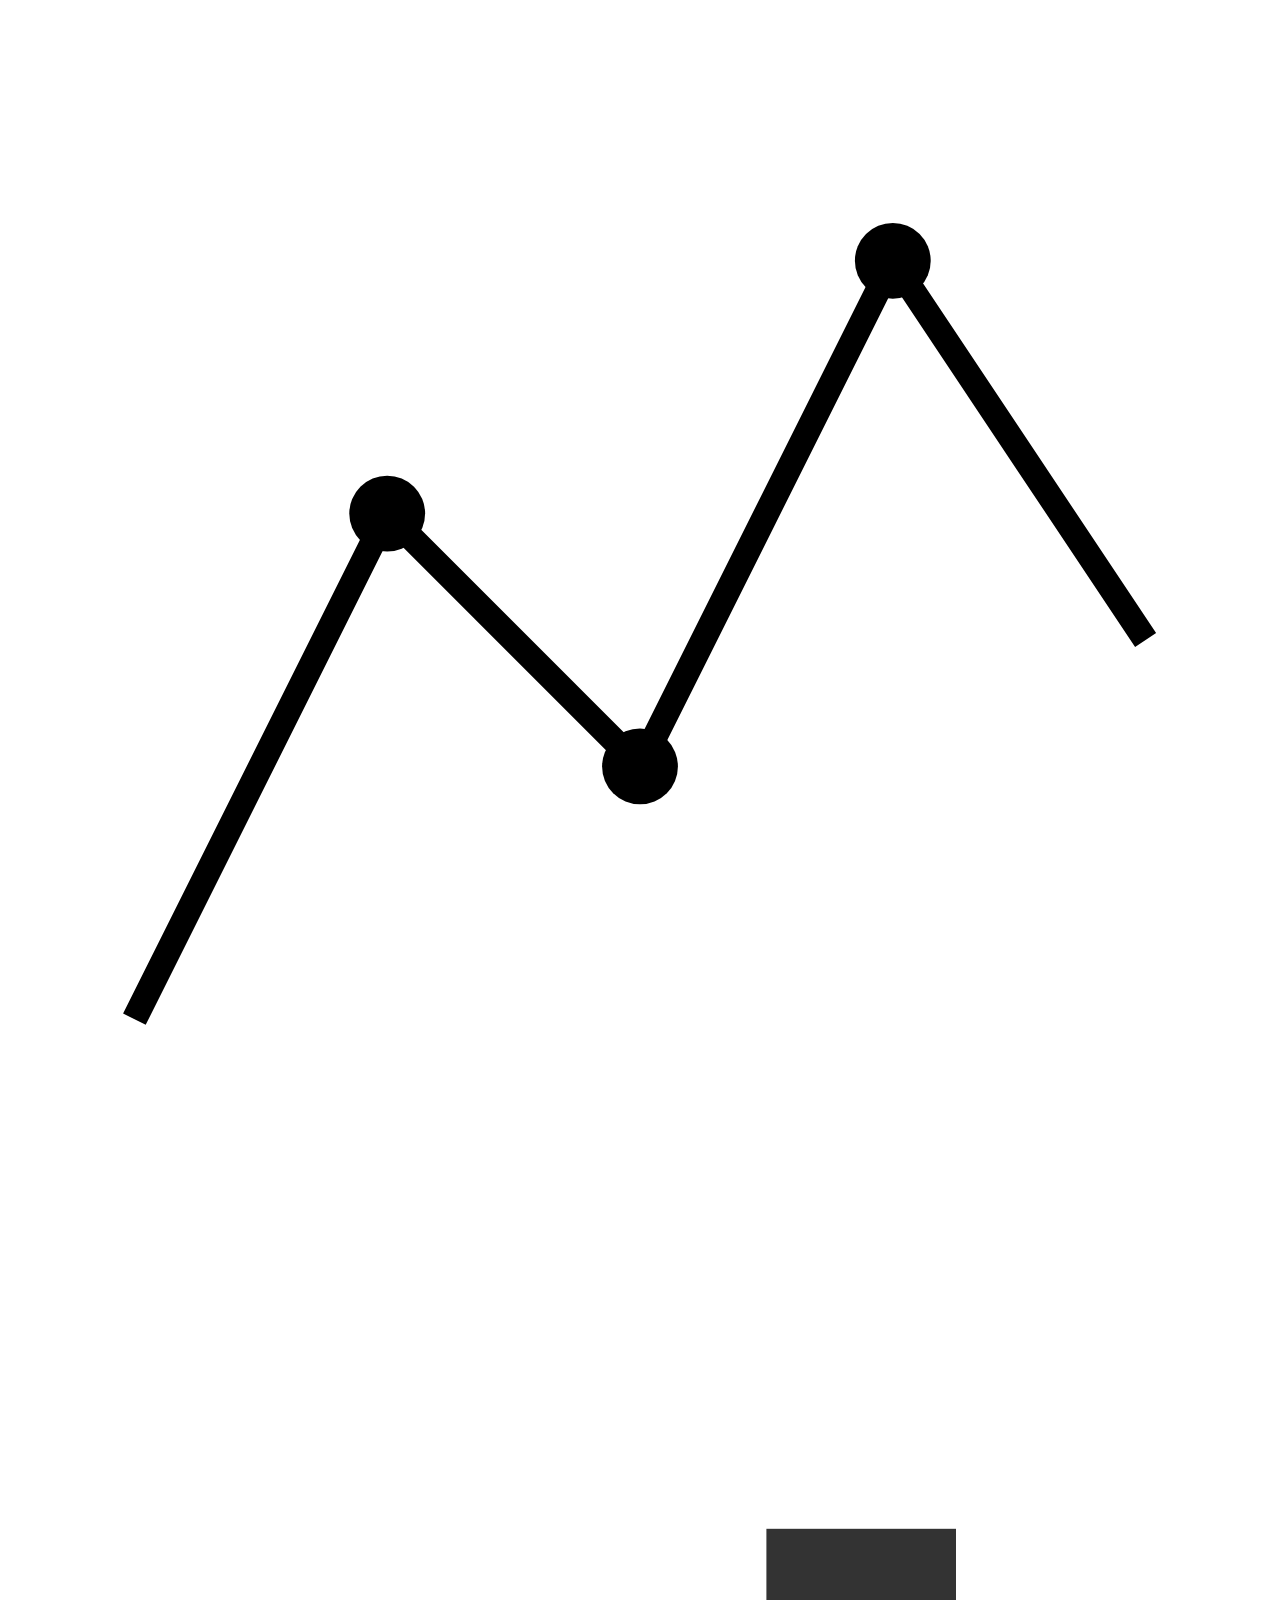
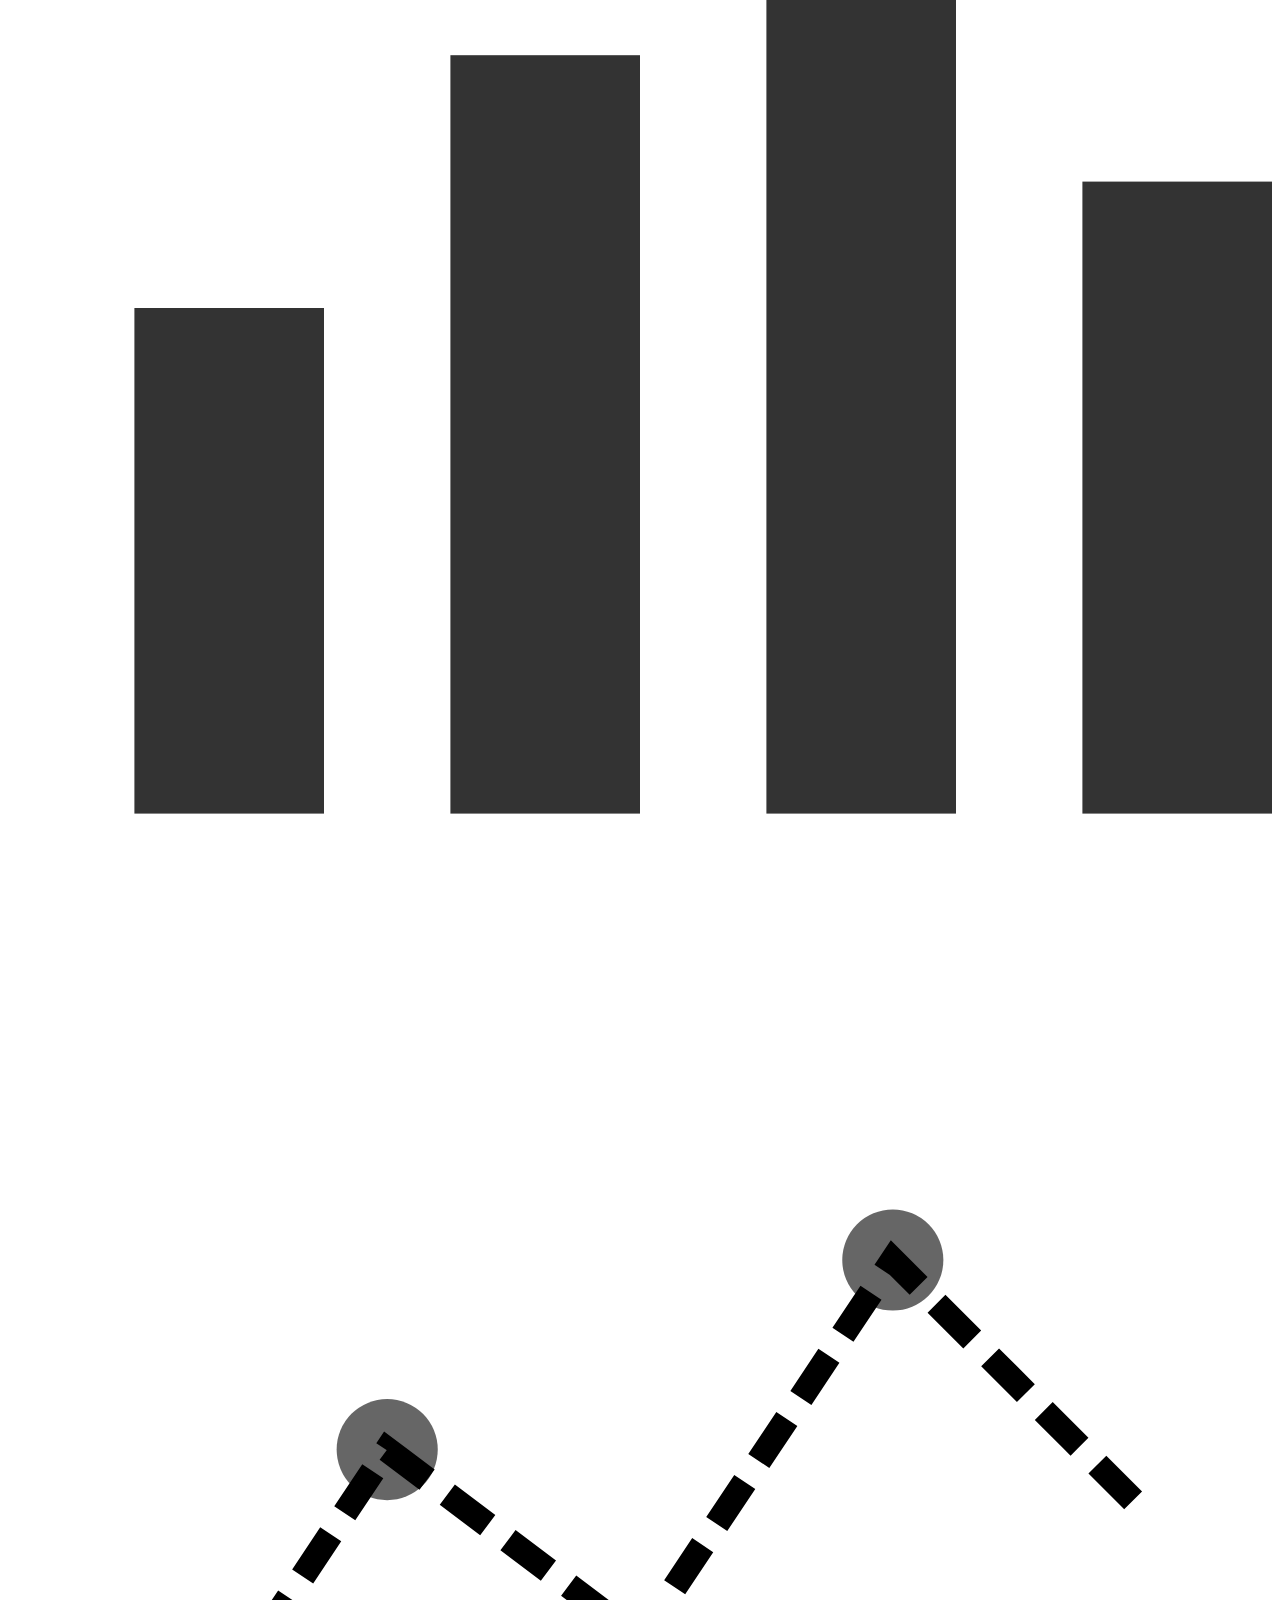
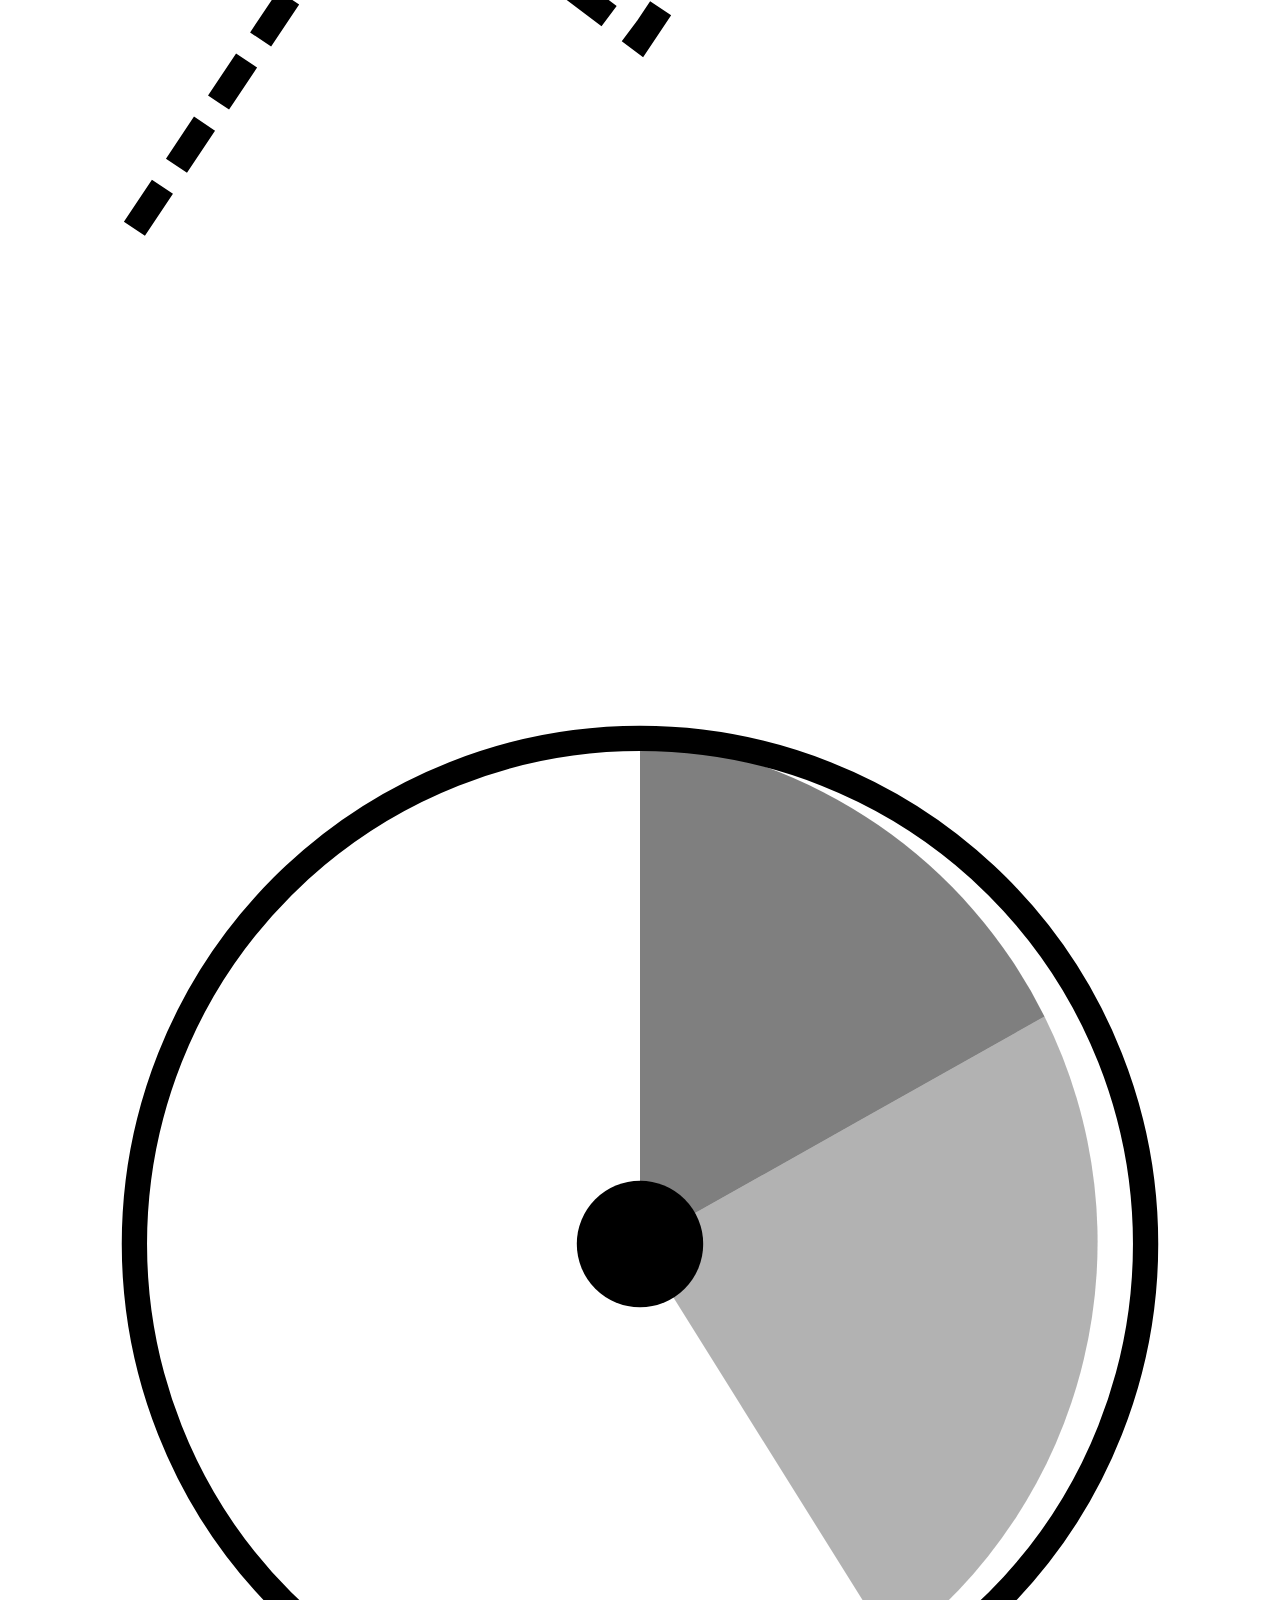
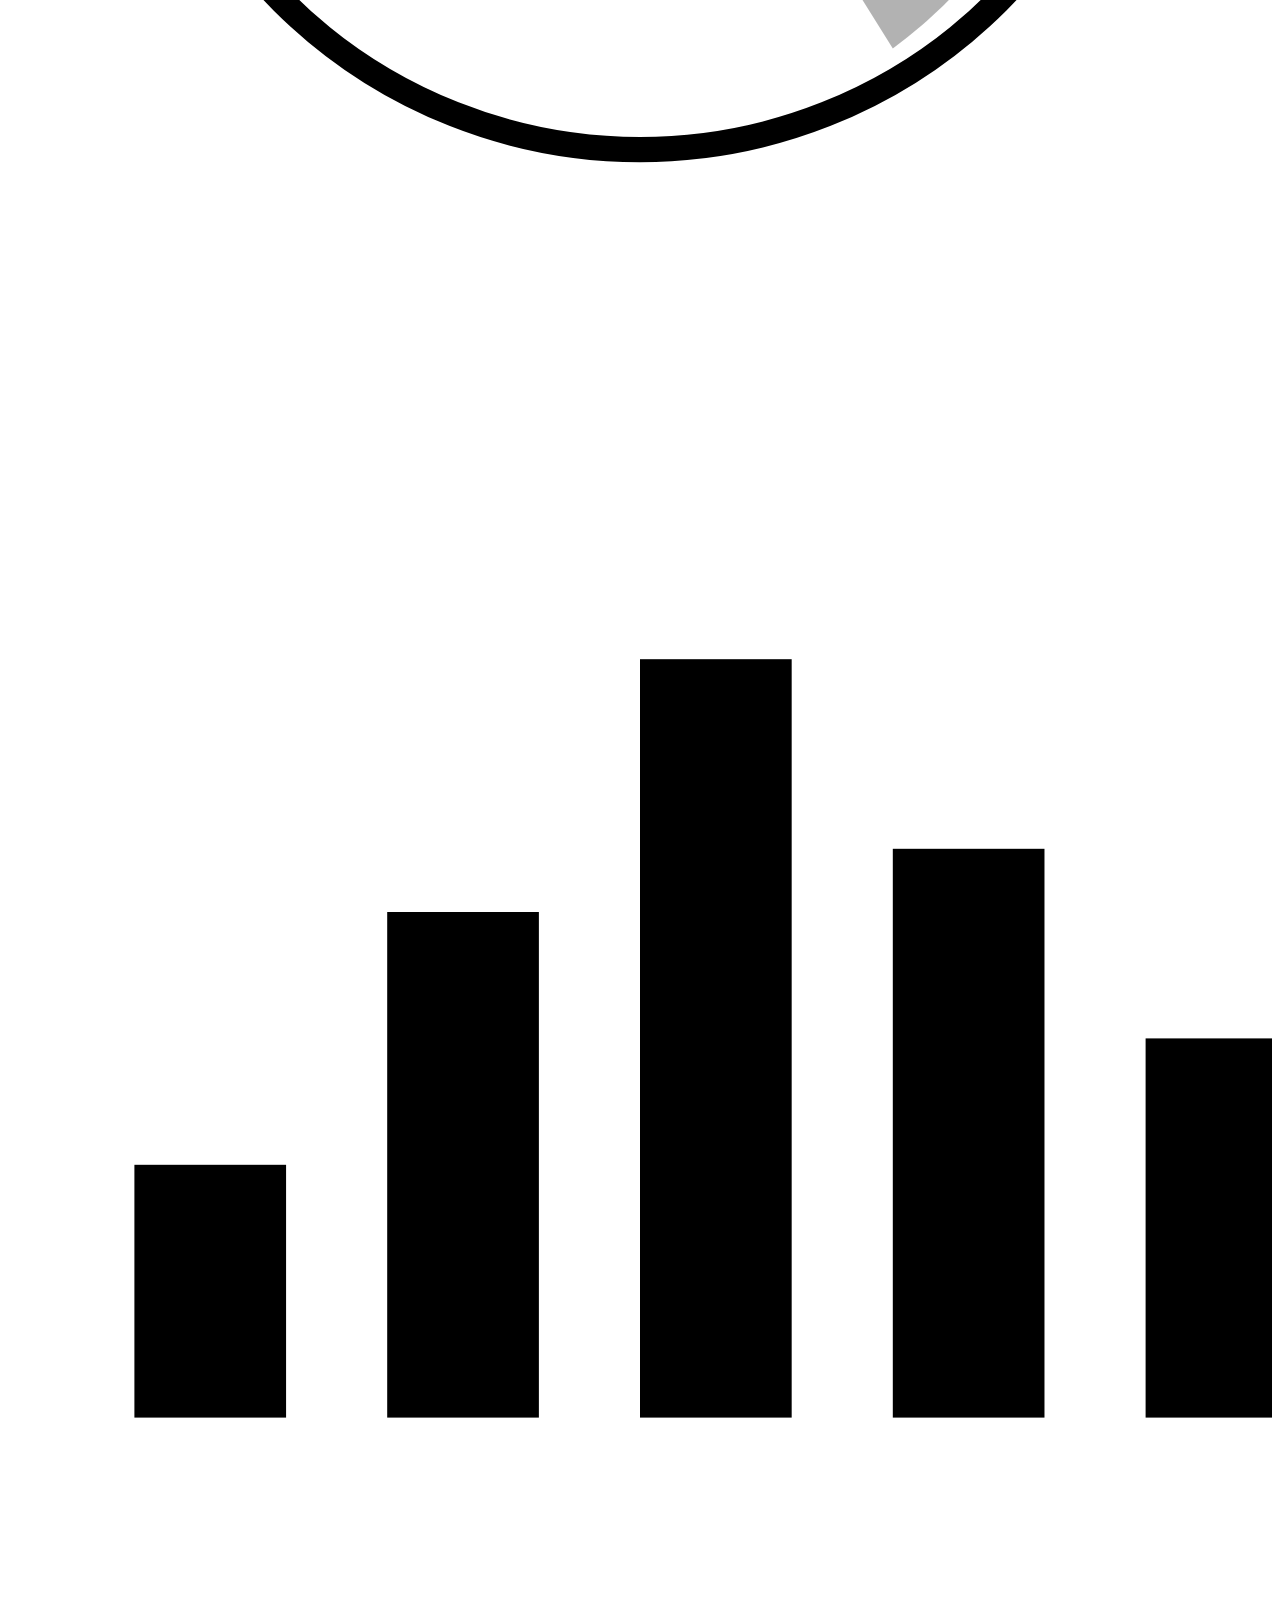
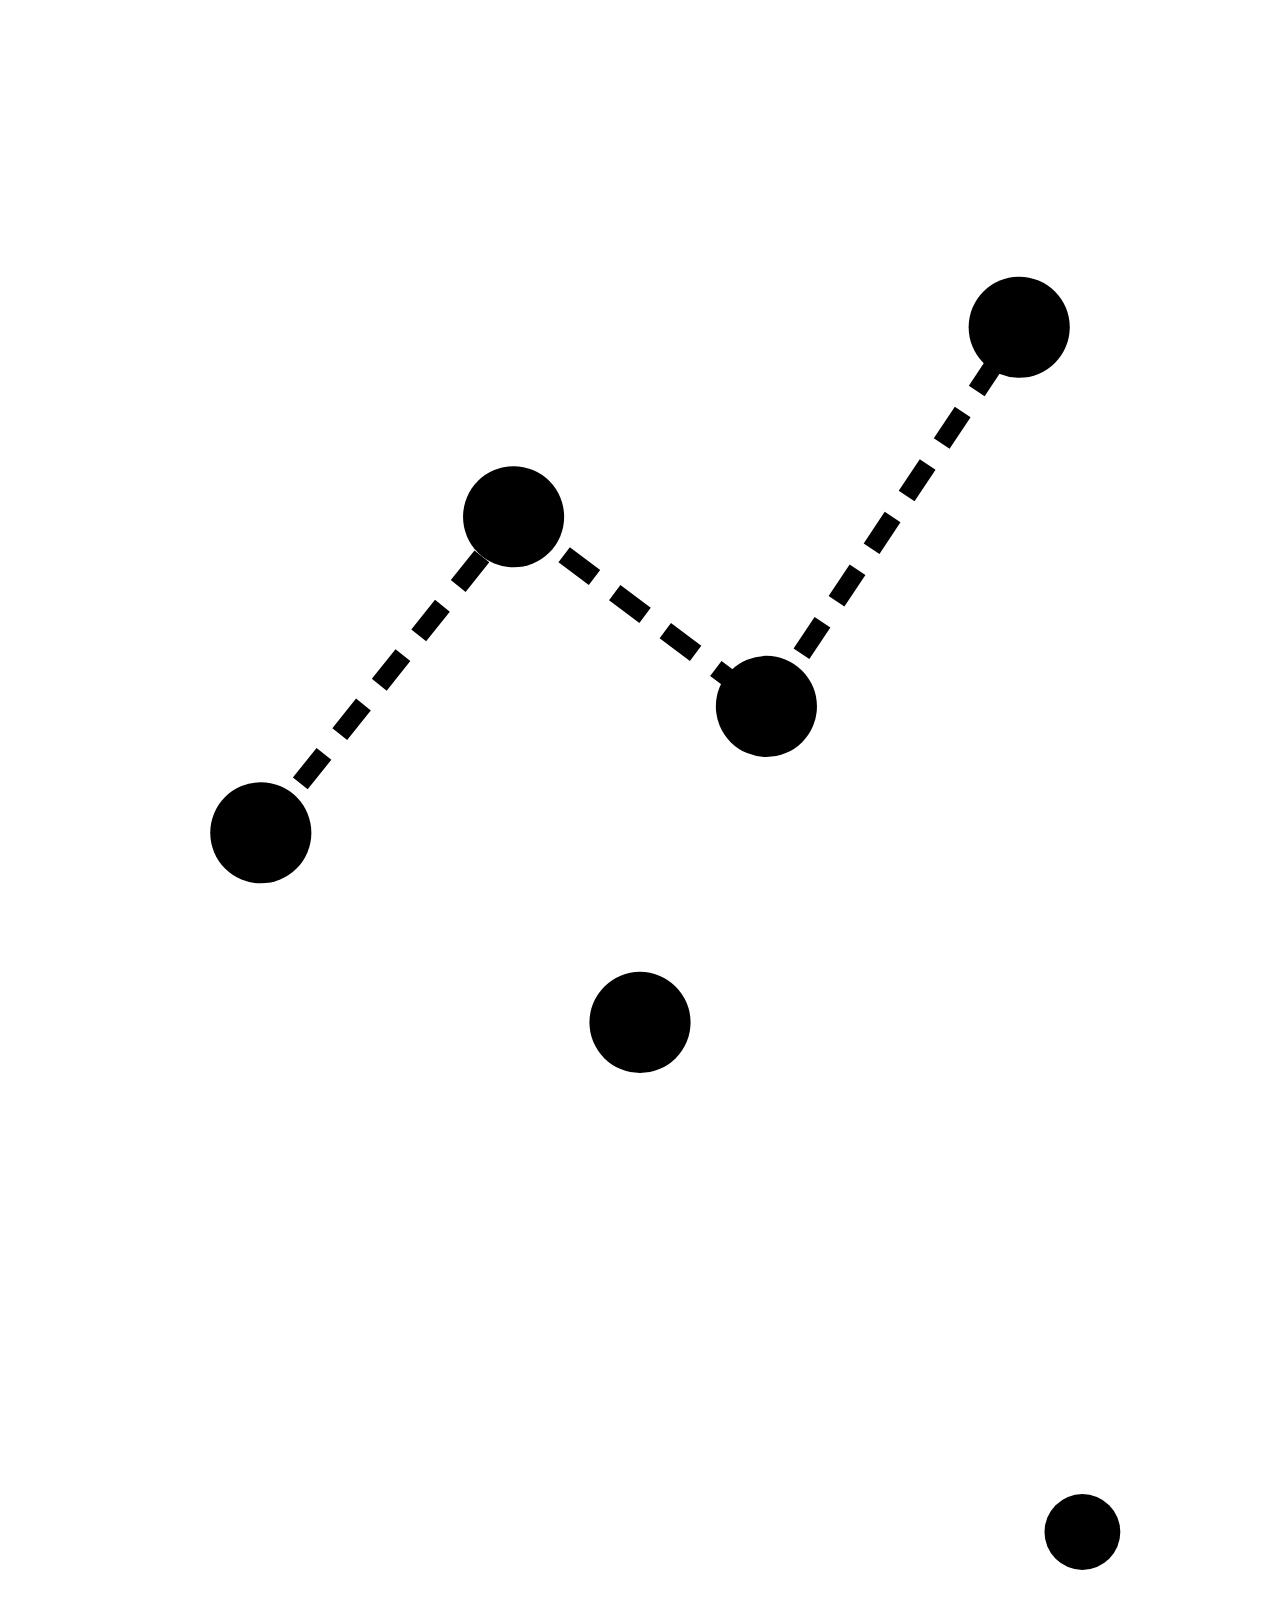
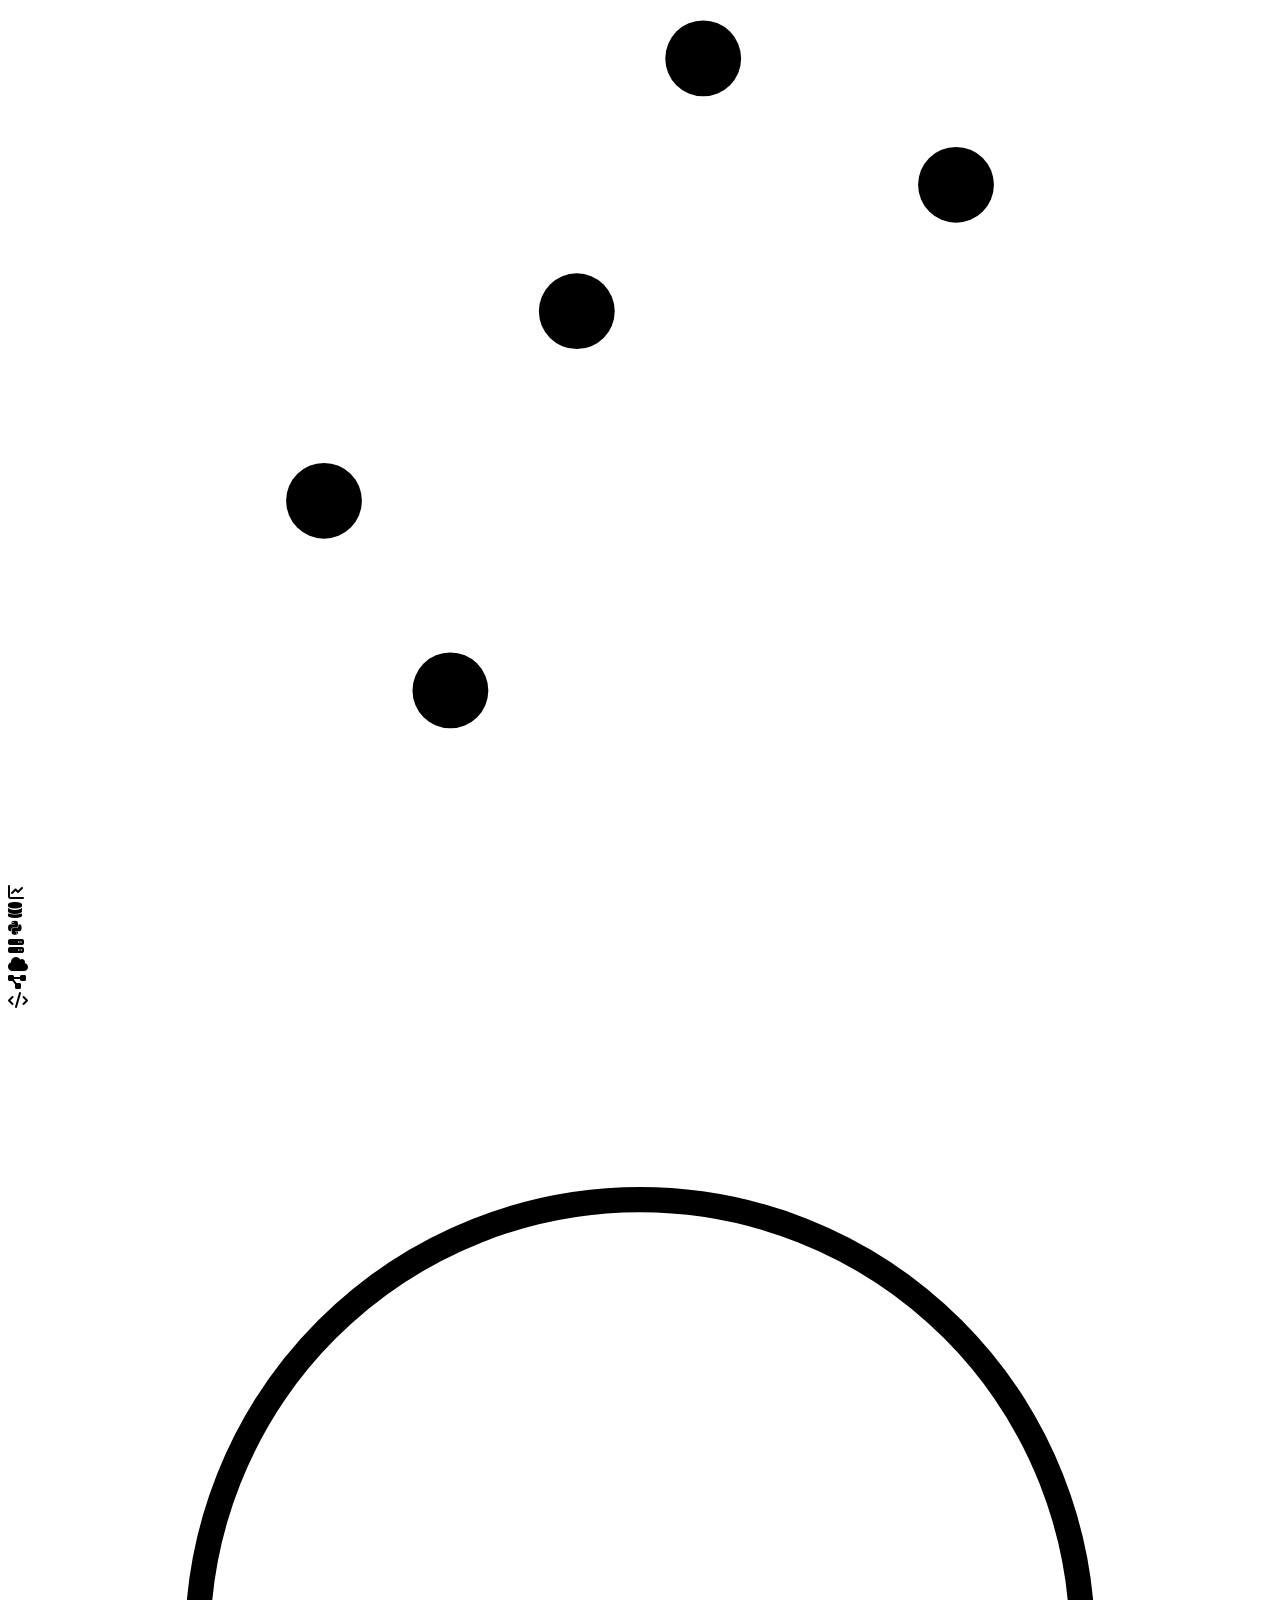
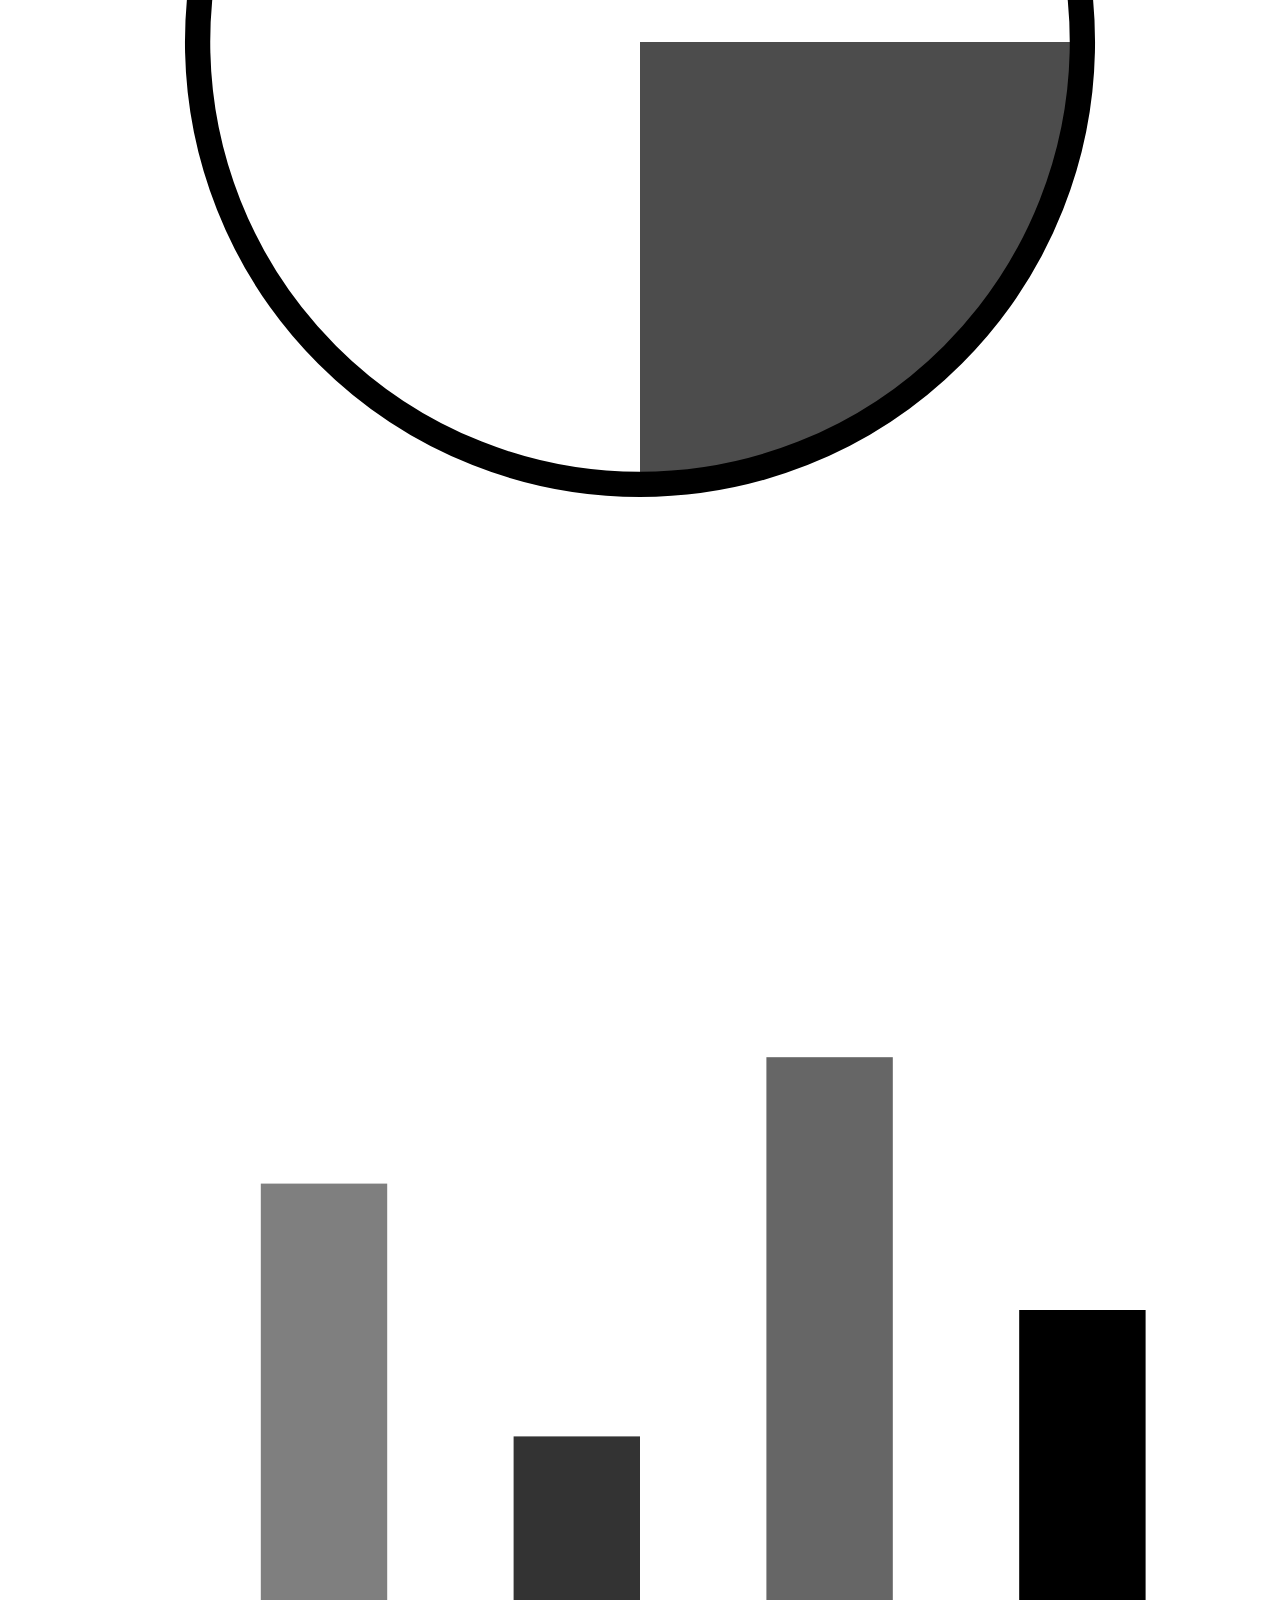
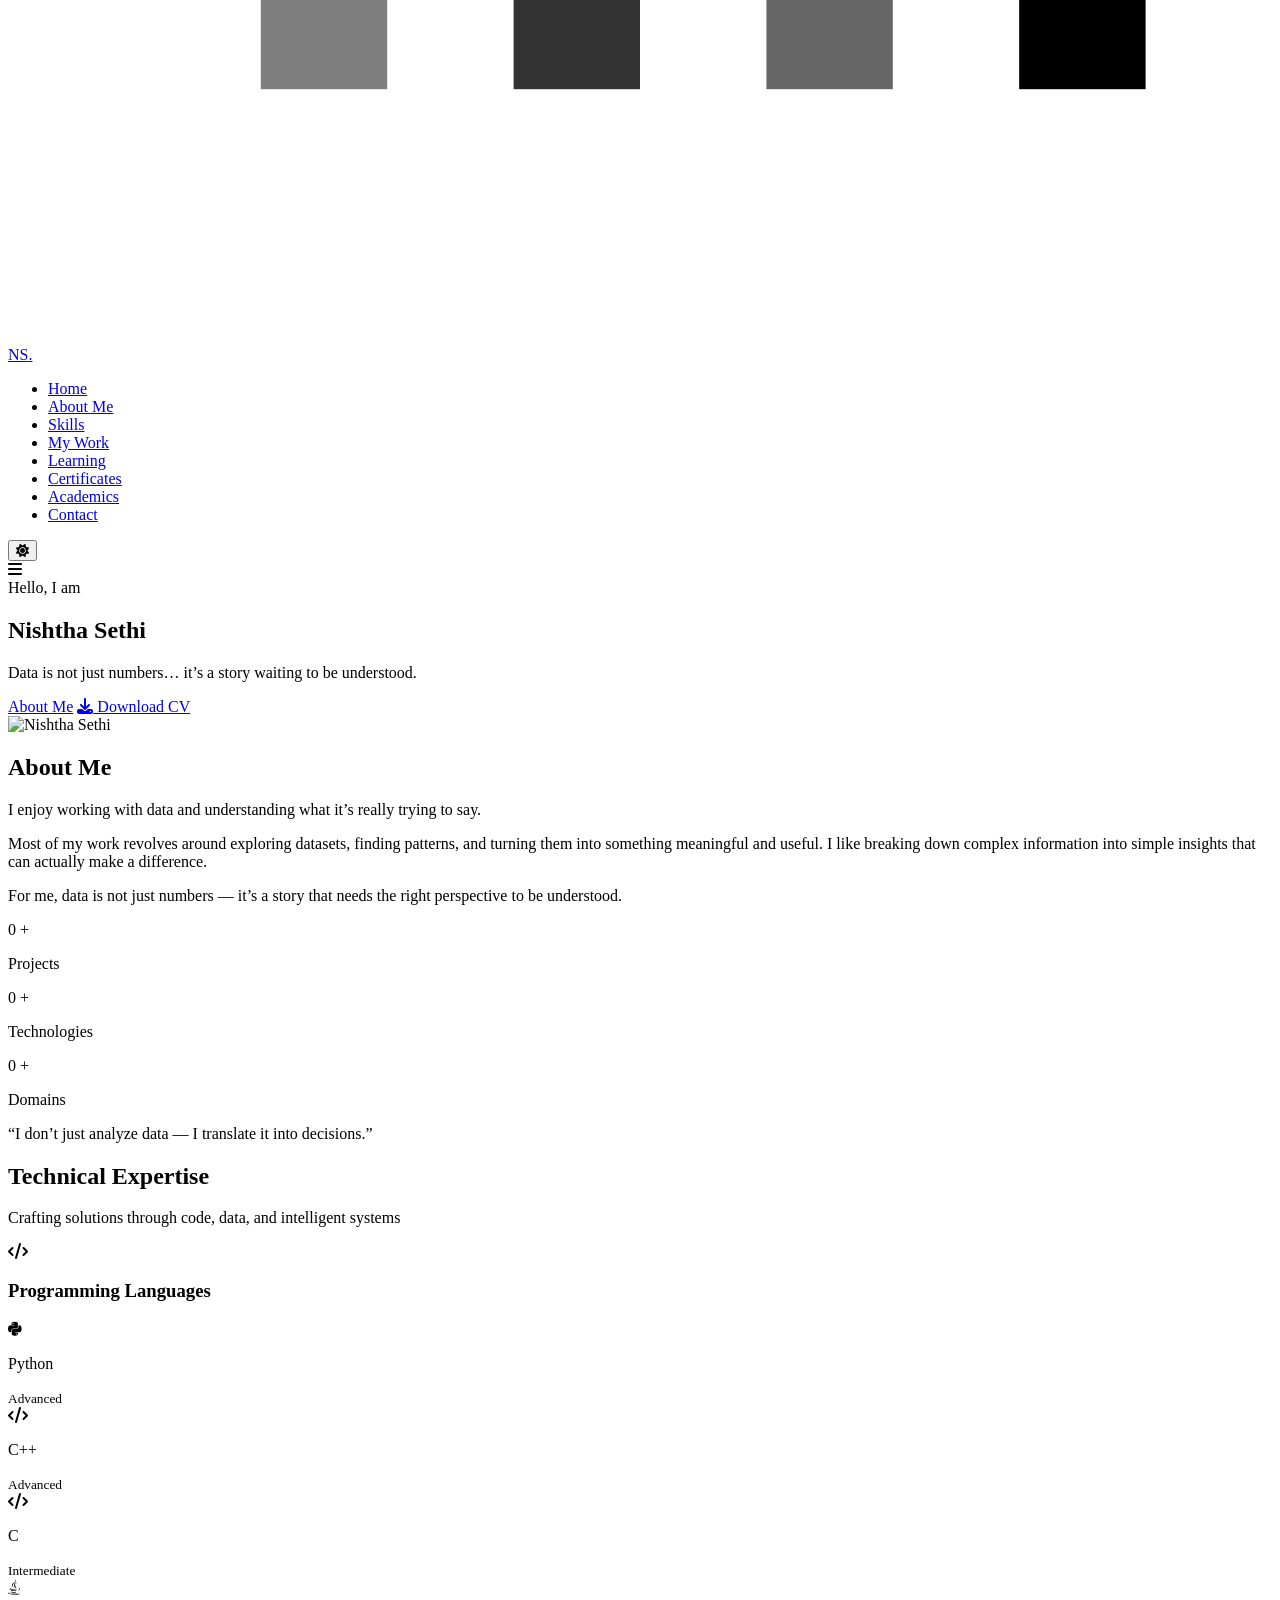
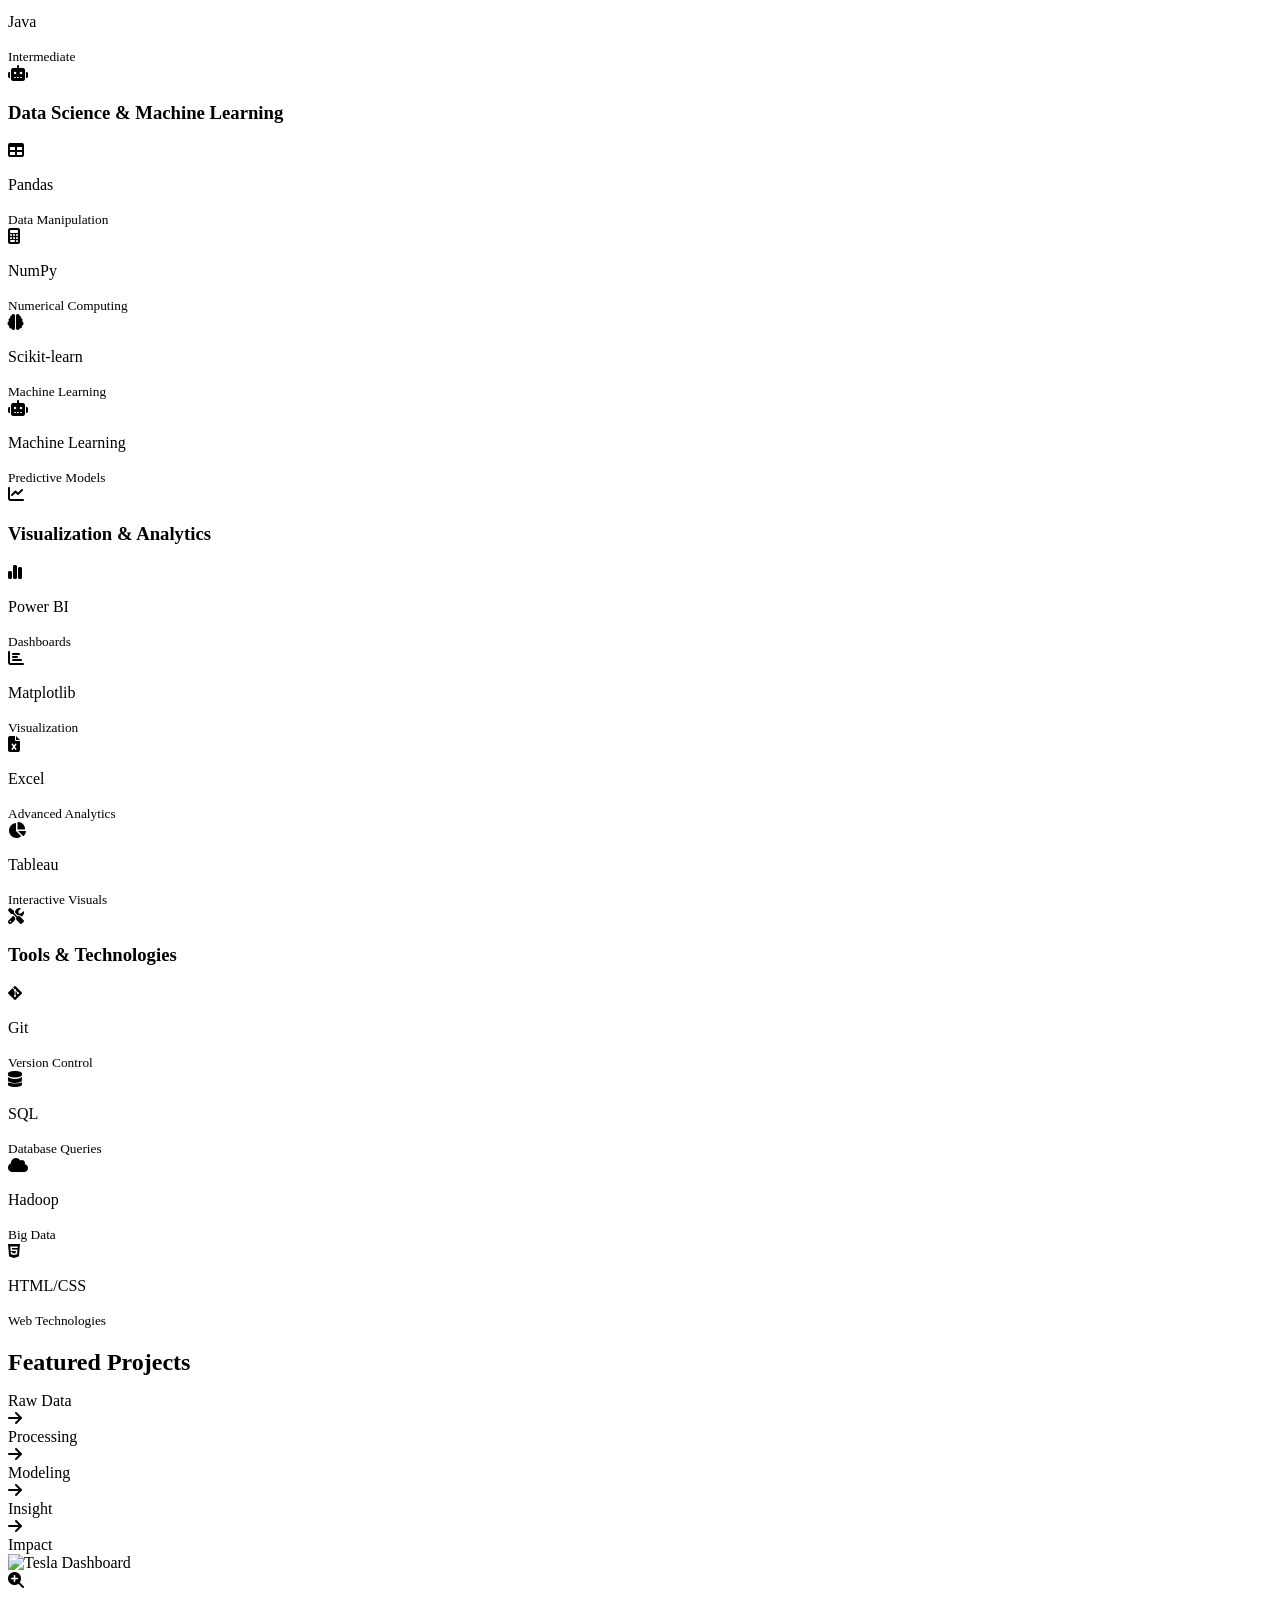
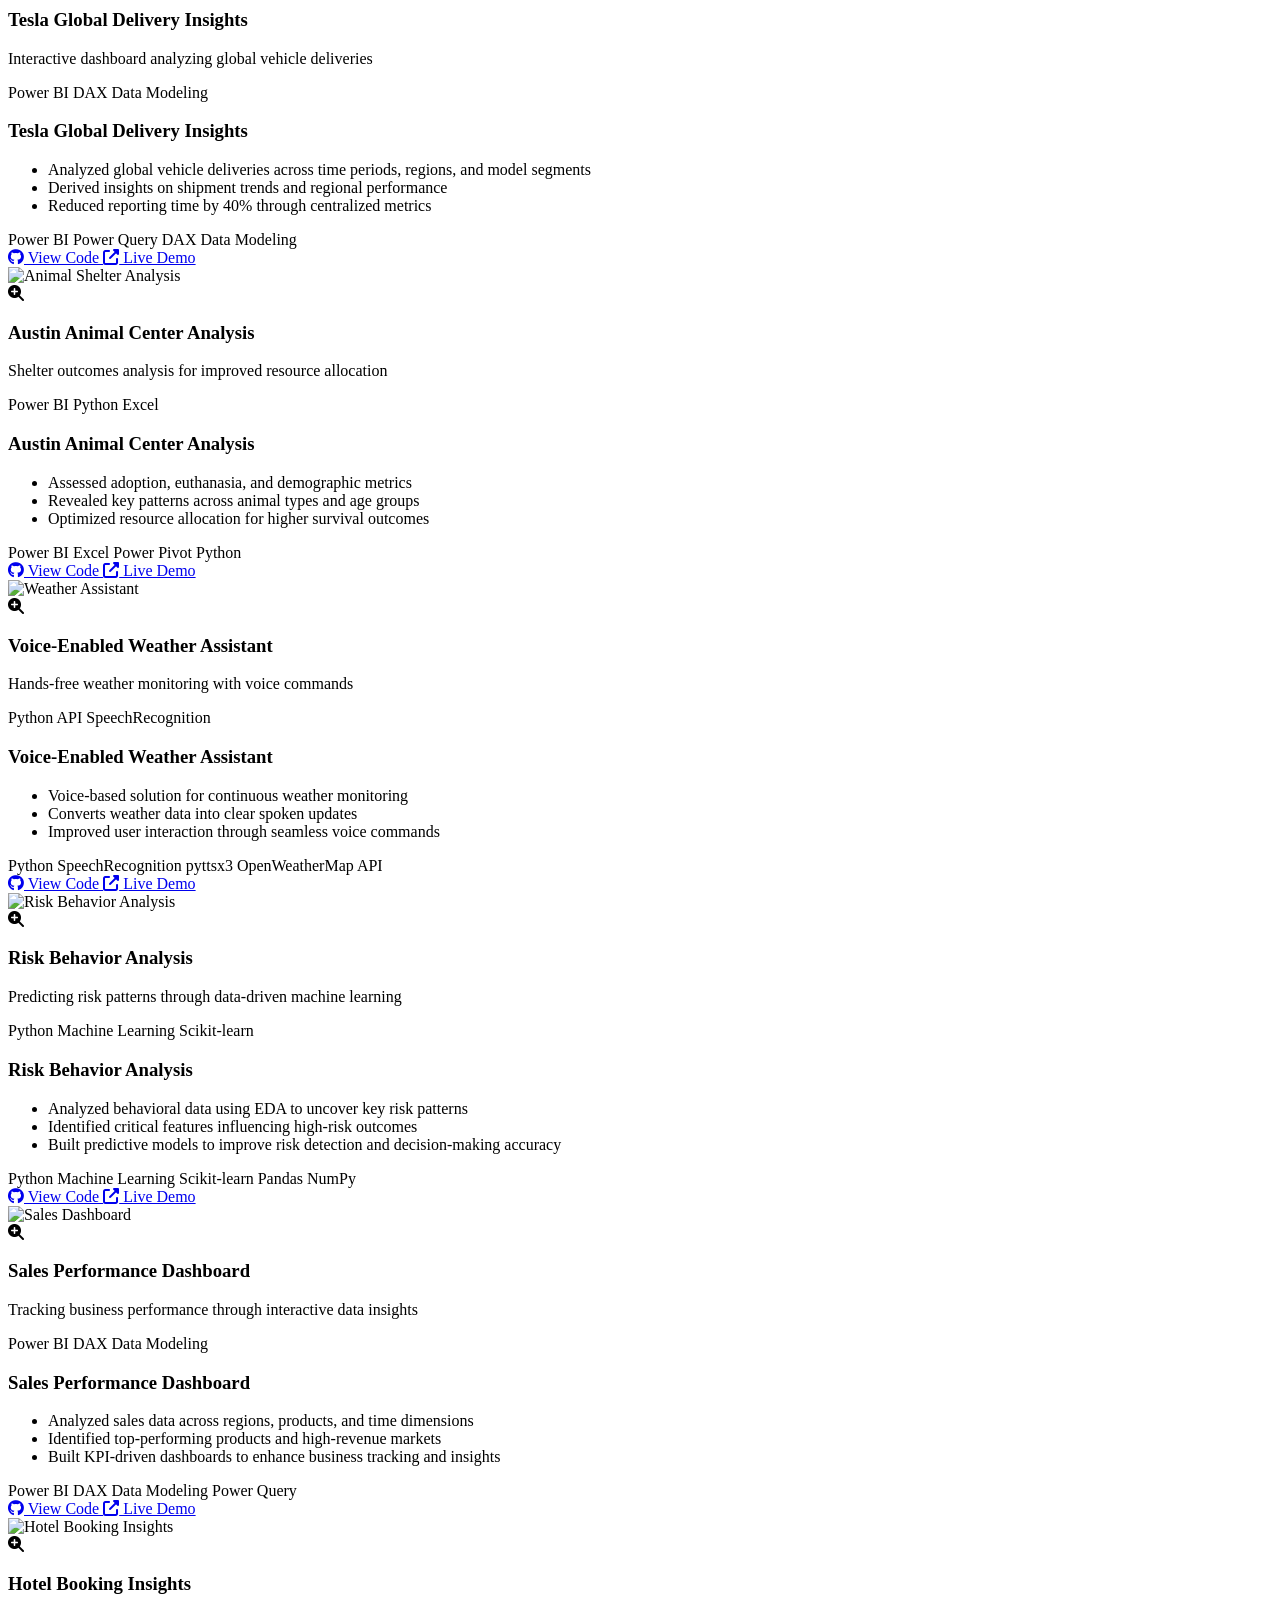
==== index.html @ a2f93474 "index.html" ====
<!DOCTYPE html>
<html lang="en">

<head>
    <meta charset="UTF-8">
    <meta name="viewport" content="width=device-width, initial-scale=1.0">
    <title>Nishtha Sethi | Portfolio</title>
    <meta name="description" content="Portfolio of Nishtha Sethi, Data Analyst and Data Science Professional.">
    <!-- Google Fonts -->
    <link rel="preconnect" href="https://fonts.googleapis.com">
    <link rel="preconnect" href="https://fonts.gstatic.com" crossorigin>
    <link
        href="https://fonts.googleapis.com/css2?family=Inter:wght@300;400;500;600&family=Outfit:wght@400;600;700;800&display=swap"
        rel="stylesheet">
    <!-- FontAwesome for Icons -->
    <link rel="stylesheet" href="https://cdnjs.cloudflare.com/ajax/libs/font-awesome/6.5.0/css/all.min.css">
    <!-- Custom CSS -->
    <link rel="stylesheet" href="style.css">
</head>

<body class="theme-grey mode-dark">
    <!-- Floating Data Elements - Data Analyst Identity -->
    <div class="floating-data-elements">
        <div class="floating-element chart-1">
            <svg viewBox="0 0 100 100" class="floating-chart">
                <polyline points="10,80 30,40 50,60 70,20 90,50" fill="none" stroke="currentColor" stroke-width="2" />
                <circle cx="30" cy="40" r="3" fill="currentColor" />
                <circle cx="50" cy="60" r="3" fill="currentColor" />
                <circle cx="70" cy="20" r="3" fill="currentColor" />
            </svg>
        </div>

        <div class="floating-element chart-2">
            <svg viewBox="0 0 100 100" class="floating-chart">
                <rect x="10" y="50" width="15" height="40" fill="currentColor" opacity="0.8" />
                <rect x="35" y="30" width="15" height="60" fill="currentColor" opacity="0.8" />
                <rect x="60" y="20" width="15" height="70" fill="currentColor" opacity="0.8" />
                <rect x="85" y="40" width="15" height="50" fill="currentColor" opacity="0.8" />
            </svg>
        </div>

        <div class="floating-element chart-3">
            <svg viewBox="0 0 100 100" class="floating-chart">
                <path d="M10,70 L30,40 L50,55 L70,25 L90,45" fill="none" stroke="currentColor" stroke-width="2"
                    stroke-dasharray="4 2" />
                <circle cx="30" cy="40" r="4" fill="currentColor" opacity="0.6" />
                <circle cx="70" cy="25" r="4" fill="currentColor" opacity="0.6" />
            </svg>
        </div>

        <div class="floating-element pie-1">
            <svg viewBox="0 0 100 100" class="floating-chart">
                <circle cx="50" cy="50" r="40" fill="none" stroke="currentColor" stroke-width="2" />
                <path d="M50,50 L50,10 A40,40 0 0,1 82,32 Z" fill="currentColor" opacity="0.5" />
                <path d="M50,50 L82,32 A40,40 0 0,1 70,82 Z" fill="currentColor" opacity="0.3" />
                <circle cx="50" cy="50" r="5" fill="currentColor" />
            </svg>
        </div>

        <div class="floating-element bar-1">
            <svg viewBox="0 0 100 100" class="floating-chart">
                <rect x="10" y="70" width="12" height="20" fill="currentColor" />
                <rect x="30" y="50" width="12" height="40" fill="currentColor" />
                <rect x="50" y="30" width="12" height="60" fill="currentColor" />
                <rect x="70" y="45" width="12" height="45" fill="currentColor" />
                <rect x="90" y="60" width="12" height="30" fill="currentColor" />
            </svg>
        </div>

        <div class="floating-element data-points">
            <svg viewBox="0 0 100 100" class="floating-chart">
                <circle cx="20" cy="70" r="4" fill="currentColor" />
                <circle cx="40" cy="45" r="4" fill="currentColor" />
                <circle cx="60" cy="60" r="4" fill="currentColor" />
                <circle cx="80" cy="30" r="4" fill="currentColor" />
                <circle cx="50" cy="85" r="4" fill="currentColor" />
                <line x1="20" y1="70" x2="40" y2="45" stroke="currentColor" stroke-width="1.5" stroke-dasharray="3 2" />
                <line x1="40" y1="45" x2="60" y2="60" stroke="currentColor" stroke-width="1.5" stroke-dasharray="3 2" />
                <line x1="60" y1="60" x2="80" y2="30" stroke="currentColor" stroke-width="1.5" stroke-dasharray="3 2" />
            </svg>
        </div>

        <div class="floating-element scatter-1">
            <svg viewBox="0 0 100 100" class="floating-chart">
                <circle cx="25" cy="70" r="3" fill="currentColor" />
                <circle cx="45" cy="55" r="3" fill="currentColor" />
                <circle cx="55" cy="35" r="3" fill="currentColor" />
                <circle cx="75" cy="45" r="3" fill="currentColor" />
                <circle cx="85" cy="25" r="3" fill="currentColor" />
                <circle cx="35" cy="85" r="3" fill="currentColor" />
            </svg>
        </div>

        <div class="floating-element dashboard-icon">
            <i class="fas fa-chart-line"></i>
        </div>

        <div class="floating-element database-icon">
            <i class="fas fa-database"></i>
        </div>

        <div class="floating-element python-icon">
            <i class="fab fa-python"></i>
        </div>

        <div class="floating-element server-icon">
            <i class="fas fa-server"></i>
        </div>

        <div class="floating-element cloud-icon">
            <i class="fas fa-cloud"></i>
        </div>

        <div class="floating-element network-icon">
            <i class="fas fa-project-diagram"></i>
        </div>

        <div class="floating-element code-icon">
            <i class="fas fa-code"></i>
        </div>

        <div class="floating-element pie-2">
            <svg viewBox="0 0 100 100" class="floating-chart">
                <circle cx="50" cy="50" r="35" fill="none" stroke="currentColor" stroke-width="2" />
                <path d="M50,50 L85,50 A35,35 0 0,1 50,85 Z" fill="currentColor" opacity="0.7" />
            </svg>
        </div>

        <div class="floating-element bar-2">
            <svg viewBox="0 0 100 100" class="floating-chart">
                <rect x="20" y="40" width="10" height="40" fill="currentColor" opacity="0.5" />
                <rect x="40" y="60" width="10" height="20" fill="currentColor" opacity="0.8" />
                <rect x="60" y="30" width="10" height="50" fill="currentColor" opacity="0.6" />
                <rect x="80" y="50" width="10" height="30" fill="currentColor" />
            </svg>
        </div>

    </div>
    <!-- Scroll Progress Bar -->
    <div id="scroll-progress"></div>

    <!-- Background Animated Shapes -->
    <div class="blob shape-1"></div>
    <div class="blob shape-2"></div>

    <!-- Navigation -->
    <nav class="navbar">
        <div class="nav-container">
            <a href="#hero" class="logo">NS<span>.</span></a>
            <ul class="nav-links">
                <li><a href="#hero">Home</a></li>
                <li><a href="#about">About Me</a></li>
                <li><a href="#skills">Skills</a></li>
                <li><a href="#projects">My Work</a></li>
                <li><a href="#learning-experience">Learning</a></li>
                <li><a href="#certifications-timeline">Certificates</a></li>
                <li><a href="#education">Academics</a></li>
                <li><a href="#contact">Contact</a></li>
            </ul>
            <div class="nav-controls">
                <button id="theme-toggle" class="theme-btn" aria-label="Toggle Theme">
                    <i class="fas fa-sun"></i>
                </button>
                <div class="hamburger">
                    <i class="fas fa-bars"></i>
                </div>
            </div>
        </div>
    </nav>

    <!-- Hero Section -->
    <section id="hero" class="hero-section">
        <div class="container hero-content">
            <!-- Left Side Text Content -->
            <div class="hero-text-box">
                <div class="greeting-wrapper">
                    <span class="greet-text">Hello,</span>
                    <span class="greet-text">I am</span>
                </div>
                <h1 class="hero-name">Nishtha Sethi</h1>
                <h2 class="hero-roles"><span id="typed-text"></span><span class="cursor"></span></h2>
                <p class="hero-quote-premium stagger-el">
                    Data is not just numbers… it’s a story waiting to be understood.
                </p>
                <div class="hero-actions-premium stagger-el">
                    <a href="#about" class="btn btn-primary">About Me</a>
                    <a href="file:///C:/Users/Nishtha%20Sethi/Downloads/nishu.pdf" target="_blank"
                        class="btn btn-secondary"><i class="fas fa-download"></i> Download CV</a>
                </div>
            </div>

            <!-- Right Side Image -->
            <div class="hero-image-box anim-float">
                <div class="floating-border-wrapper">
                    <img src="Pic.jpeg" alt="Nishtha Sethi" class="profile-img-rounded">
                </div>
            </div>
        </div>
    </section>

    <!-- About Me Section -->
    <section id="about" class="section">
        <div class="container">
            <h2 class="section-title">About <span>Me</span></h2>

            <!-- SINGLE ABOUT CARD -->
            <div class="about-card-wrapper glass fade-in-slide-up hover-fx">
                <div class="about-card-body">
                    <!-- LEFT SIDE: TEXT -->
                    <div class="about-text-content">
                        <p>I enjoy working with <span class="about-highlight">data</span> and understanding what it’s
                            really <span class="about-highlight-gradient">trying to say</span>.</p>
                        <p>Most of my work revolves around <span class="about-highlight-gradient">exploring
                                datasets</span>, <span class="about-highlight">finding patterns</span>, and turning them
                            into
                            something <span class="about-highlight-gradient">meaningful and useful</span>. I like
                            breaking down complex information into simple
                            insights that can actually make a difference.</p>
                        <p>For me, data is not just numbers — it’s a <span class="about-highlight-gradient">story</span>
                            that needs the right perspective to be
                            understood.</p>
                    </div>

                    <!-- RIGHT SIDE: VERTICAL STATS -->
                    <div class="about-vertical-stats">
                        <div class="about-stat-card glass hover-fx">
                            <div>
                                <span class="about-stat-count" data-target="5">0</span>
                                <span class="about-stat-plus">+</span>
                            </div>
                            <p>Projects</p>
                        </div>
                        <div class="about-stat-card glass hover-fx">
                            <div>
                                <span class="about-stat-count" data-target="10">0</span>
                                <span class="about-stat-plus">+</span>
                            </div>
                            <p>Technologies</p>
                        </div>
                        <div class="about-stat-card glass hover-fx">
                            <div>
                                <span class="about-stat-count" data-target="4">0</span>
                                <span class="about-stat-plus">+</span>
                            </div>
                            <p>Domains</p>
                        </div>
                    </div>
                </div>

                <!-- BOTTOM: QUOTE -->
                <div class="about-quote-container">
                    <p class="about-quote">“I don’t just analyze <span class="about-highlight">data</span> — I translate
                        it into <span class="about-highlight">decisions</span>.”</p>
                </div>
            </div>
        </div>
    </section>

    <!-- Skills Section - Clean & Organized -->
    <section id="skills" class="section">
        <div class="container">
            <h2 class="section-title">Technical <span>Expertise</span></h2>
            <p class="global-subtitle">Crafting solutions through code, data, and intelligent systems</p>

            <!-- Category Cards Grid -->
            <div class="category-cards-grid">

                <!-- Card 1: Programming Languages -->
                <div class="category-card glass">
                    <div class="category-card-header">
                        <div class="category-icon">
                            <i class="fas fa-code"></i>
                        </div>
                        <h3 class="category-title">Programming Languages</h3>
                    </div>
                    <div class="skills-flip-grid">
                        <div class="skill-card-3d">
                            <div class="skill-inner">
                                <div class="skill-front">
                                    <i class="fab fa-python"></i>
                                </div>
                                <div class="skill-back">
                                    <p>Python</p>
                                    <small>Advanced</small>
                                </div>
                            </div>
                        </div>
                        <div class="skill-card-3d">
                            <div class="skill-inner">
                                <div class="skill-front">
                                    <i class="fas fa-code"></i>
                                </div>
                                <div class="skill-back">
                                    <p>C++</p>
                                    <small>Advanced</small>
                                </div>
                            </div>
                        </div>
                        <div class="skill-card-3d">
                            <div class="skill-inner">
                                <div class="skill-front">
                                    <i class="fas fa-code"></i>
                                </div>
                                <div class="skill-back">
                                    <p>C</p>
                                    <small>Intermediate</small>
                                </div>
                            </div>
                        </div>
                        <div class="skill-card-3d">
                            <div class="skill-inner">
                                <div class="skill-front">
                                    <i class="fab fa-java"></i>
                                </div>
                                <div class="skill-back">
                                    <p>Java</p>
                                    <small>Intermediate</small>
                                </div>
                            </div>
                        </div>
                    </div>
                </div>

                <!-- Card 2: Data Science & Machine Learning -->
                <div class="category-card glass">
                    <div class="category-card-header">
                        <div class="category-icon">
                            <i class="fas fa-robot"></i>
                        </div>
                        <h3 class="category-title">Data Science & Machine Learning </h3>
                    </div>
                    <div class="skills-flip-grid">
                        <div class="skill-card-3d">
                            <div class="skill-inner">
                                <div class="skill-front">
                                    <i class="fas fa-table"></i>
                                </div>
                                <div class="skill-back">
                                    <p>Pandas</p>
                                    <small>Data Manipulation</small>
                                </div>
                            </div>
                        </div>
                        <div class="skill-card-3d">
                            <div class="skill-inner">
                                <div class="skill-front">
                                    <i class="fas fa-calculator"></i>
                                </div>
                                <div class="skill-back">
                                    <p>NumPy</p>
                                    <small>Numerical Computing</small>
                                </div>
                            </div>
                        </div>
                        <div class="skill-card-3d">
                            <div class="skill-inner">
                                <div class="skill-front">
                                    <i class="fas fa-brain"></i>
                                </div>
                                <div class="skill-back">
                                    <p>Scikit-learn</p>
                                    <small>Machine Learning</small>
                                </div>
                            </div>
                        </div>
                        <div class="skill-card-3d">
                            <div class="skill-inner">
                                <div class="skill-front">
                                    <i class="fas fa-robot"></i>
                                </div>
                                <div class="skill-back">
                                    <p>Machine Learning</p>
                                    <small>Predictive Models</small>
                                </div>
                            </div>
                        </div>
                    </div>
                </div>

                <!-- Card 3: Visualization & Analytics -->
                <div class="category-card glass">
                    <div class="category-card-header">
                        <div class="category-icon">
                            <i class="fas fa-chart-line"></i>
                        </div>
                        <h3 class="category-title">Visualization & Analytics </h3>
                    </div>
                    <div class="skills-flip-grid">
                        <div class="skill-card-3d">
                            <div class="skill-inner">
                                <div class="skill-front">
                                    <i class="fas fa-chart-simple"></i>
                                </div>
                                <div class="skill-back">
                                    <p>Power BI</p>
                                    <small>Dashboards</small>
                                </div>
                            </div>
                        </div>
                        <div class="skill-card-3d">
                            <div class="skill-inner">
                                <div class="skill-front">
                                    <i class="fas fa-chart-bar"></i>
                                </div>
                                <div class="skill-back">
                                    <p>Matplotlib</p>
                                    <small>Visualization</small>
                                </div>
                            </div>
                        </div>
                        <div class="skill-card-3d">
                            <div class="skill-inner">
                                <div class="skill-front">
                                    <i class="fas fa-file-excel"></i>
                                </div>
                                <div class="skill-back">
                                    <p>Excel</p>
                                    <small>Advanced Analytics</small>
                                </div>
                            </div>
                        </div>
                        <div class="skill-card-3d">
                            <div class="skill-inner">
                                <div class="skill-front">
                                    <i class="fas fa-chart-pie"></i>
                                </div>
                                <div class="skill-back">
                                    <p>Tableau</p>
                                    <small>Interactive Visuals</small>
                                </div>
                            </div>
                        </div>
                    </div>
                </div>

                <!-- Card 4: Tools & Technologies -->
                <div class="category-card glass">
                    <div class="category-card-header">
                        <div class="category-icon">
                            <i class="fas fa-tools"></i>
                        </div>
                        <h3 class="category-title">Tools & Technologies </h3>
                    </div>
                    <div class="skills-flip-grid">
                        <div class="skill-card-3d">
                            <div class="skill-inner">
                                <div class="skill-front">
                                    <i class="fab fa-git-alt"></i>
                                </div>
                                <div class="skill-back">
                                    <p>Git</p>
                                    <small>Version Control</small>
                                </div>
                            </div>
                        </div>
                        <div class="skill-card-3d">
                            <div class="skill-inner">
                                <div class="skill-front">
                                    <i class="fas fa-database"></i>
                                </div>
                                <div class="skill-back">
                                    <p>SQL</p>
                                    <small>Database Queries</small>
                                </div>
                            </div>
                        </div>
                        <div class="skill-card-3d">
                            <div class="skill-inner">
                                <div class="skill-front">
                                    <i class="fas fa-cloud"></i>
                                </div>
                                <div class="skill-back">
                                    <p>Hadoop</p>
                                    <small>Big Data</small>
                                </div>
                            </div>
                        </div>
                        <div class="skill-card-3d">
                            <div class="skill-inner">
                                <div class="skill-front">
                                    <i class="fab fa-html5"></i>
                                </div>
                                <div class="skill-back">
                                    <p>HTML/CSS</p>
                                    <small>Web Technologies</small>
                                </div>
                            </div>
                        </div>
                    </div>
                </div>

            </div>
        </div>
    </section>

    <!-- Projects Section - Flip Card Design -->
    <section id="projects" class="section">
        <div class="container">
            <h2 class="section-title" style="margin-bottom: 1rem;">Featured <span>Projects</span></h2>

            <!-- Data Pipeline -->
            <div class="data-pipeline glass">
                <div class="pipeline-step">Raw Data</div>
                <i class="fas fa-arrow-right pipeline-arrow"></i>
                <div class="pipeline-step">Processing</div>
                <i class="fas fa-arrow-right pipeline-arrow"></i>
                <div class="pipeline-step">Modeling</div>
                <i class="fas fa-arrow-right pipeline-arrow"></i>
                <div class="pipeline-step">Insight</div>
                <i class="fas fa-arrow-right pipeline-arrow"></i>
                <div class="pipeline-step impact-step">Impact</div>
            </div>

            <div class="projects-flip-grid">

                <!-- Project 1: Tesla Global Delivery Insights -->
                <div class="project-flip-card">
                    <div class="project-flip-inner">
                        <!-- Front Side -->
                        <div class="project-front">
                            <div class="project-image-container">
                                <img src="tesla.jpg" alt="Tesla Dashboard" class="project-image">
                                <div class="project-overlay">
                                    <i class="fas fa-search-plus"></i>
                                </div>
                            </div>
                            <div class="project-front-content">
                                <h3>Tesla Global Delivery Insights</h3>
                                <p>Interactive dashboard analyzing global vehicle deliveries</p>
                                <div class="project-tech-preview">
                                    <span>Power BI</span>
                                    <span>DAX</span>
                                    <span>Data Modeling</span>
                                </div>
                            </div>
                        </div>

                        <!-- Back Side -->
                        <div class="project-back">
                            <h3>Tesla Global Delivery Insights</h3>
                            <ul class="project-details">
                                <li>Analyzed global vehicle deliveries across time periods, regions, and model
                                    segments</li>
                                <li>Derived insights on shipment trends and regional performance</li>
                                <li>Reduced reporting time by 40% through centralized metrics</li>
                            </ul>
                            <div class="project-tech-stack">
                                <span class="tech-pill">Power BI</span>
                                <span class="tech-pill">Power Query</span>
                                <span class="tech-pill">DAX</span>
                                <span class="tech-pill">Data Modeling</span>
                            </div>
                            <div class="project-links">
                                <a href="https://github.com/nishthasethi02/tesla-delivery-insights" target="_blank"
                                    class="project-github-btn">
                                    <i class="fab fa-github"></i> View Code
                                </a>
                                <a href="#" class="project-demo-btn" target="_blank">
                                    <i class="fas fa-external-link-alt"></i> Live Demo
                                </a>
                            </div>
                        </div>
                    </div>
                </div>

                <!-- Project 2: Austin Animal Center Analysis -->
                <div class="project-flip-card">
                    <div class="project-flip-inner">
                        <!-- Front Side -->
                        <div class="project-front">
                            <div class="project-image-container">
                                <img src="austin.png" alt="Animal Shelter Analysis" class="project-image">
                                <div class="project-overlay">
                                    <i class="fas fa-search-plus"></i>
                                </div>
                            </div>
                            <div class="project-front-content">
                                <h3>Austin Animal Center Analysis</h3>
                                <p>Shelter outcomes analysis for improved resource allocation</p>
                                <div class="project-tech-preview">
                                    <span>Power BI</span>
                                    <span>Python</span>
                                    <span>Excel</span>
                                </div>
                            </div>
                        </div>

                        <!-- Back Side -->
                        <div class="project-back">
                            <h3>Austin Animal Center Analysis</h3>
                            <ul class="project-details">
                                <li>Assessed adoption, euthanasia, and demographic metrics</li>
                                <li>Revealed key patterns across animal types and age groups</li>
                                <li>Optimized resource allocation for higher survival outcomes</li>
                            </ul>
                            <div class="project-tech-stack">
                                <span class="tech-pill">Power BI</span>
                                <span class="tech-pill">Excel</span>
                                <span class="tech-pill">Power Pivot</span>
                                <span class="tech-pill">Python</span>
                            </div>
                            <div class="project-links">
                                <a href="https://github.com/nishthasethi02/austin-animal-center" target="_blank"
                                    class="project-github-btn">
                                    <i class="fab fa-github"></i> View Code
                                </a>
                                <a href="#" class="project-demo-btn" target="_blank">
                                    <i class="fas fa-external-link-alt"></i> Live Demo
                                </a>
                            </div>
                        </div>
                    </div>
                </div>

                <!-- Project 3: Voice-Enabled Weather Assistant -->
                <div class="project-flip-card">
                    <div class="project-flip-inner">
                        <!-- Front Side -->
                        <div class="project-front">
                            <div class="project-image-container">
                                <img src="weather.png" alt="Weather Assistant" class="project-image">
                                <div class="project-overlay">
                                    <i class="fas fa-search-plus"></i>
                                </div>
                            </div>
                            <div class="project-front-content">
                                <h3>Voice-Enabled Weather Assistant</h3>
                                <p>Hands-free weather monitoring with voice commands</p>
                                <div class="project-tech-preview">
                                    <span>Python</span>
                                    <span>API</span>
                                    <span>SpeechRecognition</span>
                                </div>
                            </div>
                        </div>

                        <!-- Back Side -->
                        <div class="project-back">
                            <h3>Voice-Enabled Weather Assistant</h3>
                            <ul class="project-details">
                                <li>Voice-based solution for continuous weather monitoring</li>
                                <li>Converts weather data into clear spoken updates</li>
                                <li>Improved user interaction through seamless voice commands</li>
                            </ul>
                            <div class="project-tech-stack">
                                <span class="tech-pill">Python</span>
                                <span class="tech-pill">SpeechRecognition</span>
                                <span class="tech-pill">pyttsx3</span>
                                <span class="tech-pill">OpenWeatherMap API</span>
                            </div>
                            <div class="project-links">
                                <a href="https://github.com/nishthasethi02/weather-assistant" target="_blank"
                                    class="project-github-btn">
                                    <i class="fab fa-github"></i> View Code
                                </a>
                                <a href="#" class="project-demo-btn" target="_blank">
                                    <i class="fas fa-external-link-alt"></i> Live Demo
                                </a>
                            </div>
                        </div>
                    </div>
                </div>

                <!-- Project 4: Risk Behavior Analysis 🤖 -->
                <div class="project-flip-card">
                    <div class="project-flip-inner">
                        <!-- Front Side -->
                        <div class="project-front">
                            <div class="project-image-container">
                                <img src="analysis.png" alt="Risk Behavior Analysis" class="project-image">
                                <div class="project-overlay">
                                    <i class="fas fa-search-plus"></i>
                                </div>
                            </div>
                            <div class="project-front-content">
                                <h3>Risk Behavior Analysis</h3>
                                <p>Predicting risk patterns through data-driven machine learning</p>
                                <div class="project-tech-preview">
                                    <span>Python</span>
                                    <span>Machine Learning</span>
                                    <span>Scikit-learn</span>
                                </div>
                            </div>
                        </div>

                        <!-- Back Side -->
                        <div class="project-back">
                            <h3>Risk Behavior Analysis</h3>
                            <ul class="project-details">
                                <li>Analyzed behavioral data using EDA to uncover key risk patterns</li>
                                <li>Identified critical features influencing high-risk outcomes</li>
                                <li>Built predictive models to improve risk detection and decision-making accuracy
                                </li>
                            </ul>
                            <div class="project-tech-stack">
                                <span class="tech-pill">Python</span>
                                <span class="tech-pill">Machine Learning</span>
                                <span class="tech-pill">Scikit-learn</span>
                                <span class="tech-pill">Pandas</span>
                                <span class="tech-pill">NumPy</span>
                            </div>
                            <div class="project-links">
                                <a href="https://github.com/nishthasethi02/risk-behavior-analysis" target="_blank"
                                    class="project-github-btn">
                                    <i class="fab fa-github"></i> View Code
                                </a>
                                <a href="#" class="project-demo-btn" target="_blank">
                                    <i class="fas fa-external-link-alt"></i> Live Demo
                                </a>
                            </div>
                        </div>
                    </div>
                </div>

                <!-- Project 5: Sales Performance Dashboard 📈 -->
                <div class="project-flip-card">
                    <div class="project-flip-inner">
                        <!-- Front Side -->
                        <div class="project-front">
                            <div class="project-image-container">
                                <img src="sales.jpg" alt="Sales Dashboard" class="project-image">
                                <div class="project-overlay">
                                    <i class="fas fa-search-plus"></i>
                                </div>
                            </div>
                            <div class="project-front-content">
                                <h3>Sales Performance Dashboard</h3>
                                <p>Tracking business performance through interactive data insights</p>
                                <div class="project-tech-preview">
                                    <span>Power BI</span>
                                    <span>DAX</span>
                                    <span>Data Modeling</span>
                                </div>
                            </div>
                        </div>

                        <!-- Back Side -->
                        <div class="project-back">
                            <h3>Sales Performance Dashboard</h3>
                            <ul class="project-details">
                                <li>Analyzed sales data across regions, products, and time dimensions</li>
                                <li>Identified top-performing products and high-revenue markets</li>
                                <li>Built KPI-driven dashboards to enhance business tracking and insights</li>
                            </ul>
                            <div class="project-tech-stack">
                                <span class="tech-pill">Power BI</span>
                                <span class="tech-pill">DAX</span>
                                <span class="tech-pill">Data Modeling</span>
                                <span class="tech-pill">Power Query</span>
                            </div>
                            <div class="project-links">
                                <a href="https://github.com/nishthasethi02/sales-dashboard" target="_blank"
                                    class="project-github-btn">
                                    <i class="fab fa-github"></i> View Code
                                </a>
                                <a href="#" class="project-demo-btn" target="_blank">
                                    <i class="fas fa-external-link-alt"></i> Live Demo
                                </a>
                            </div>
                        </div>
                    </div>
                </div>

                <!-- Project 6: Hotel Booking Insights 📊 -->
                <div class="project-flip-card">
                    <div class="project-flip-inner">
                        <!-- Front Side -->
                        <div class="project-front">
                            <div class="project-image-container">
                                <img src="hotel.jpg" alt="Hotel Booking Insights" class="project-image">
                                <div class="project-overlay">
                                    <i class="fas fa-search-plus"></i>
                                </div>
                            </div>
                            <div class="project-front-content">
                                <h3>Hotel Booking Insights</h3>
                                <p>Understanding customer behavior and booking trends</p>
                                <div class="project-tech-preview">
                                    <span>SQL</span>
                                    <span>Data Analysis</span>
                                    <span>Query Optimization</span>
                                </div>
                            </div>
                        </div>

                        <!-- Back Side -->
                        <div class="project-back">
                            <h3>Hotel Booking Insights</h3>
                            <ul class="project-details">
                                <li>Analyzed booking data across customer segments, room types, and time trends</li>
                                <li>Identified cancellation patterns and key customer preferences</li>
                                <li>Generated insights to optimize pricing strategies and demand planning</li>
                            </ul>
                            <div class="project-tech-stack">
                                <span class="tech-pill">SQL</span>
                                <span class="tech-pill">Data Analysis</span>
                                <span class="tech-pill">Query Optimization</span>
                                <span class="tech-pill">Excel</span>
                            </div>
                            <div class="project-links">
                                <a href="https://github.com/nishthasethi02/hotel-booking-insights" target="_blank"
                                    class="project-github-btn">
                                    <i class="fab fa-github"></i> View Code
                                </a>
                                <a href="#" class="project-demo-btn" target="_blank">
                                    <i class="fas fa-external-link-alt"></i> Live Demo
                                </a>
                            </div>
                        </div>
                    </div>
                </div>

            </div>
        </div>
    </section>

    <!-- Learning & Experience Section -->
    <section id="learning-experience" class="section">
        <div class="container">
            <h2 class="section-title">Learning <span>& Experience</span></h2>
            <p class="global-subtitle">A journey of curiosity, experimentation, and growth</p>

            <div class="learning-grid">
                <!-- Training Card -->
                <div class="learning-card glass hover-fx training-glow">
                    <div class="learning-card-img-container">
                        <img src="data.png" alt="Training" class="learning-card-img">
                    </div>
                    <div class="learning-card-content">
                        <span class="learning-label">Training</span>
                        <h3 class="learning-title">From Data to Decisions: A Hands-on approach to Data Science</h3>
                        <span class="learning-date">Jun '25 – Jul '25</span>
                        <p class="learning-desc">Worked on real-world datasets covering data cleaning, exploratory data
                            analysis, dashboard creation, and predictive modeling. Focused on transforming raw data into
                            meaningful insights for decision-making.</p>
                        <div class="learning-tags">
                            <span class="learning-tag">SQL</span>
                            <span class="learning-tag">Excel</span>
                            <span class="learning-tag">Power BI</span>
                            <span class="learning-tag">Machine Learning</span>
                        </div>
                    </div>
                </div>

                <!-- Hackathon Card -->
                <div class="learning-card glass hover-fx hackathon-glow">
                    <div class="learning-card-img-container">
                        <img src="cert5.png" alt="Hackathon" class="learning-card-img">
                    </div>
                    <div class="learning-card-content">
                        <span class="learning-label">Hackathon</span>
                        <h3 class="learning-title">Republic of Cyber Sentinels: Capture the Flag(RCSCTF24)</h3>
                        <span class="learning-date">Jan '24</span>
                        <p class="learning-desc">Participated in a cybersecurity Capture The Flag challenge focused on
                            logical thinking, problem-solving, and real-world security concepts.</p>
                        <div class="learning-tags">
                            <span class="learning-tag">Cybersecurity</span>
                            <span class="learning-tag">CTF</span>
                            <span class="learning-tag">Problem Solving</span>
                        </div>
                    </div>
                </div>
            </div>
        </div>
    </section>

    <!-- Certifications Section with Images -->
    <section id="certifications-timeline" class="section">
        <div class="container">
            <h2 class="section-title">My <span>Certifications</span></h2>
            <p class="global-subtitle">Validating knowledge through structured learning</p>

            <div class="vertical-timeline">

                <!-- Certificate 1: Oracle Cloud Infrastructure -->
                <div class="timeline-group">
                    <div class="timeline-marker"></div>
                    <div class="timeline-content glass hover-fx">
                        <div class="certificate-wrapper">
                            <div class="certificate-image-container">
                                <img src="cert1.jpeg" alt="Oracle Cloud Infrastructure Certificate"
                                    class="certificate-image">
                                <div class="certificate-overlay">
                                    <i class="fas fa-search-plus"></i>
                                </div>
                            </div>
                            <div class="certificate-info">
                                <h3>Oracle Cloud Infrastructure 2025</h3>
                                <p class="cert-issuer">Certified Data Science Professional - Oracle</p>
                                <span class="cert-date"><i class="far fa-calendar-alt"></i> Oct '25</span>
                                <div class="cert-links">
                                    <a href="https://catalog-education.oracle.com/ords/certview/sharebadge?id=CA99E37A207FA9432C03F6B3AEC4939971939777099D08E6A7BE685B47347B2F"
                                        target="_blank" class="cert-view-btn">
                                        <i class="fas fa-external-link-alt"></i> View Certificate
                                    </a>
                                </div>
                            </div>
                        </div>
                    </div>
                </div>

                <!-- Certificate 2: Deloitte Australia Data Analytics -->
                <div class="timeline-group">
                    <div class="timeline-marker"></div>
                    <div class="timeline-content glass hover-fx">
                        <div class="certificate-wrapper">
                            <div class="certificate-image-container">
                                <img src="cert2.jpeg" alt="Deloitte Australia Data Analytics Certificate"
                                    class="certificate-image">
                                <div class="certificate-overlay">
                                    <i class="fas fa-search-plus"></i>
                                </div>
                            </div>
                            <div class="certificate-info">
                                <h3>Deloitte Australia Data Analytics</h3>
                                <p class="cert-issuer">Job Simulation - Forage</p>
                                <span class="cert-date"><i class="far fa-calendar-alt"></i> Jun '25</span>
                                <div class="cert-links">
                                    <a href="https://www.theforage.com/completion-certificates/9PBTqmSxAf6zZTseP/io9DzWKe3PTsiS6GG_9PBTqmSxAf6zZTseP_43cvZnXRL3NZzm4a3_1749268574791_completion_certificate.pdf"
                                        target="_blank" class="cert-view-btn">
                                        <i class="fas fa-file-pdf"></i> View Certificate
                                    </a>
                                </div>
                            </div>
                        </div>
                    </div>
                </div>

                <!-- Certificate 3: Cloud Computing NPTEL -->
                <div class="timeline-group">
                    <div class="timeline-marker"></div>
                    <div class="timeline-content glass hover-fx">
                        <div class="certificate-wrapper">
                            <div class="certificate-image-container">
                                <img src="cert3.jpeg" alt="NPTEL Cloud Computing Certificate" class="certificate-image">
                                <div class="certificate-overlay">
                                    <i class="fas fa-search-plus"></i>
                                </div>
                            </div>
                            <div class="certificate-info">
                                <h3>Cloud Computing</h3>
                                <p class="cert-issuer">NPTEL</p>
                                <span class="cert-date"><i class="far fa-calendar-alt"></i> May '25</span>
                                <div class="cert-links">
                                    <a href="https://archive.nptel.ac.in/content/noc/NOC25/SEM1/Ecertificates/106/noc25-cs11/Course/NPTEL25CS11S133730067004243872.pdf"
                                        target="_blank" class="cert-view-btn">
                                        <i class="fas fa-file-pdf"></i> View Certificate
                                    </a>
                                </div>
                            </div>
                        </div>
                    </div>
                </div>

                <!-- Certificate 4: Responsive Web Design -->
                <div class="timeline-group">
                    <div class="timeline-marker"></div>
                    <div class="timeline-content glass hover-fx">
                        <div class="certificate-wrapper">
                            <div class="certificate-image-container">
                                <img src="cert4.jpeg" alt="freeCodeCamp Responsive Web Design Certificate"
                                    class="certificate-image">
                                <div class="certificate-overlay">
                                    <i class="fas fa-search-plus"></i>
                                </div>
                            </div>
                            <div class="certificate-info">
                                <h3>Responsive Web Design Certificate</h3>
                                <p class="cert-issuer">freeCodeCamp</p>
                                <span class="cert-date"><i class="far fa-calendar-alt"></i> Oct '23</span>
                                <div class="cert-links">
                                    <a href="https://www.freecodecamp.org/certification/fcc2e1d561f-41e2-4d2f-94d7-ccd2e50facbd/responsive-web-design"
                                        target="_blank" class="cert-view-btn">
                                        <i class="fas fa-external-link-alt"></i> View Certificate
                                    </a>
                                </div>
                            </div>
                        </div>
                    </div>
                </div>

            </div>
        </div>
    </section>

    <!-- Education Section -->
    <section id="education" class="section">
        <div class="container">
            <h2 class="section-title">Academic <span>Journey</span></h2>
            <p class="global-subtitle">Academic excellence driving technical growth</p>
            <div class="edu-full-grid">

                <div class="edu-card glass hover-fx">
                    <h4><i class="fas fa-university edu-icon"></i> Lovely Professional University</h4>
                    <p class="degree">B.Tech - Computer Science and Engineering</p>
                    <div class="edu-meta">
                        <span><i class="fas fa-map-marker-alt"></i> Punjab, India</span>
                        <span><i class="far fa-calendar-alt"></i> Aug '23 &ndash; Present</span>
                    </div>
                    <div class="score-badge">CGPA: <span>8.50</span></div>
                </div>

                <div class="edu-card glass hover-fx">
                    <h4><i class="fas fa-school edu-icon"></i> Indus Valley Public School</h4>
                    <p class="degree">Intermediate</p>
                    <div class="edu-meta">
                        <span><i class="fas fa-map-marker-alt"></i> Rath, UP</span>
                        <span><i class="far fa-calendar-alt"></i> Apr '21 &ndash; Mar '22</span>
                    </div>
                    <div class="score-badge">Percentage: <span>94.6%</span></div>
                </div>

                <div class="edu-card glass hover-fx">
                    <h4><i class="fas fa-school edu-icon"></i> Indus Valley Public School</h4>
                    <p class="degree">Matriculation</p>
                    <div class="edu-meta">
                        <span><i class="fas fa-map-marker-alt"></i> Rath, UP</span>
                        <span><i class="far fa-calendar-alt"></i> Apr '19 &ndash; Mar '20</span>
                    </div>
                    <div class="score-badge">Percentage: <span>95.8%</span></div>
                </div>

            </div>
        </div>
    </section>
    <!--
    <section id="certificates" class="section">
        <div class="container">
            <h2 class="section-title">My <span>Certificates</span></h2>
            <div class="cert-gallery">
                <div class="cert-img-card glass">
                  <img src="cert1" class="cert-img">
                    <div class="cert-info">
                        <h3>Oracle Cloud Infrastructure 2025</h3>
                        <p>Certified Data Science Professional</p>
                    </div>
                </div>
                <div class="cert-img-card glass">
                    <img src="deloitte_cert.png" alt="Deloitte Job Simulation" class="cert-img">
                    <div class="cert-info">
                        <h3>Deloitte Job Simulation</h3>
                        <p>Data Analytics</p>
                    </div>
                </div>
                <div class="cert-img-card glass">
                    <img src="nptel_cert.png" alt="NPTEL Cloud Computing" class="cert-img">
                    <div class="cert-info">
                        <h3>NPTEL Certification</h3>
                        <p>Cloud Computing</p>
                    </div>
                </div>
                <div class="cert-img-card glass">
                    <img src="fcc_cert.png" alt="Responsive Web Design" class="cert-img">
                    <div class="cert-info">
                        <h3>freeCodeCamp</h3>
                        <p>Responsive Web Design</p>
                    </div>
                </div>
            </div>
        </div>
    </section>
    -->

    <!-- Footer / Contact Section -->
    <footer id="contact" class="footer">
        <div class="container footer-content glass">
            <h2 class="footer-title">Let's Connect</h2>
            <p class="global-subtitle footer-subtitle-modifier">Open to opportunities, ideas, and collaborations</p>

            <div class="contact-methods">

                <div class="contact-item">
                    <div class="contact-header">
                        <div class="contact-icon"><i class="fas fa-envelope"></i></div>
                        <span class="contact-label">Email</span>
                    </div>
                    <div class="contact-detail">
                        <a href="mailto:nishthasethi004@gmail.com">nishthasethi004@gmail.com</a>
                    </div>
                </div>

                <div class="contact-item">
                    <div class="contact-header">
                        <div class="contact-icon"><i class="fas fa-phone"></i></div>
                        <span class="contact-label">Phone</span>
                    </div>
                    <div class="contact-detail">
                        <a href="tel:+919450595796">+91-9450595796</a>
                    </div>
                </div>

                <div class="contact-item">
                    <div class="contact-header">
                        <div class="contact-icon"><i class="fab fa-linkedin-in"></i></div>
                        <span class="contact-label">LinkedIn</span>
                    </div>
                    <div class="contact-detail">
                        <a href="https://linkedin.com/in/sethinishtha/"
                            target="_blank">linkedin.com/in/sethinishtha/</a>
                    </div>
                </div>

                <div class="contact-item">
                    <div class="contact-header">
                        <div class="contact-icon"><i class="fab fa-github"></i></div>
                        <span class="contact-label">GitHub</span>
                    </div>
                    <div class="contact-detail">
                        <a href="https://github.com/nishthasethi02" target="_blank">github.com/nishthasethi02</a>
                    </div>
                </div>

                <div class="contact-item">
                    <div class="contact-header">
                        <div class="contact-icon"><i class="fas fa-file-alt"></i></div>
                        <span class="contact-label">Resume</span>
                    </div>
                    <div class="contact-detail">
                        <a href="file:///C:/Users/Nishtha%20Sethi/Downloads/nishu.pdf" target="_blank">View CV
                            Document</a>
                    </div>
                </div>

            </div>

            <p class="copyright">&copy; 2026 Nishtha Sethi. Built with ❤️ and Code.</p>
        </div>
    </footer>

    <script src="script.js"></script>
</body>

</html>
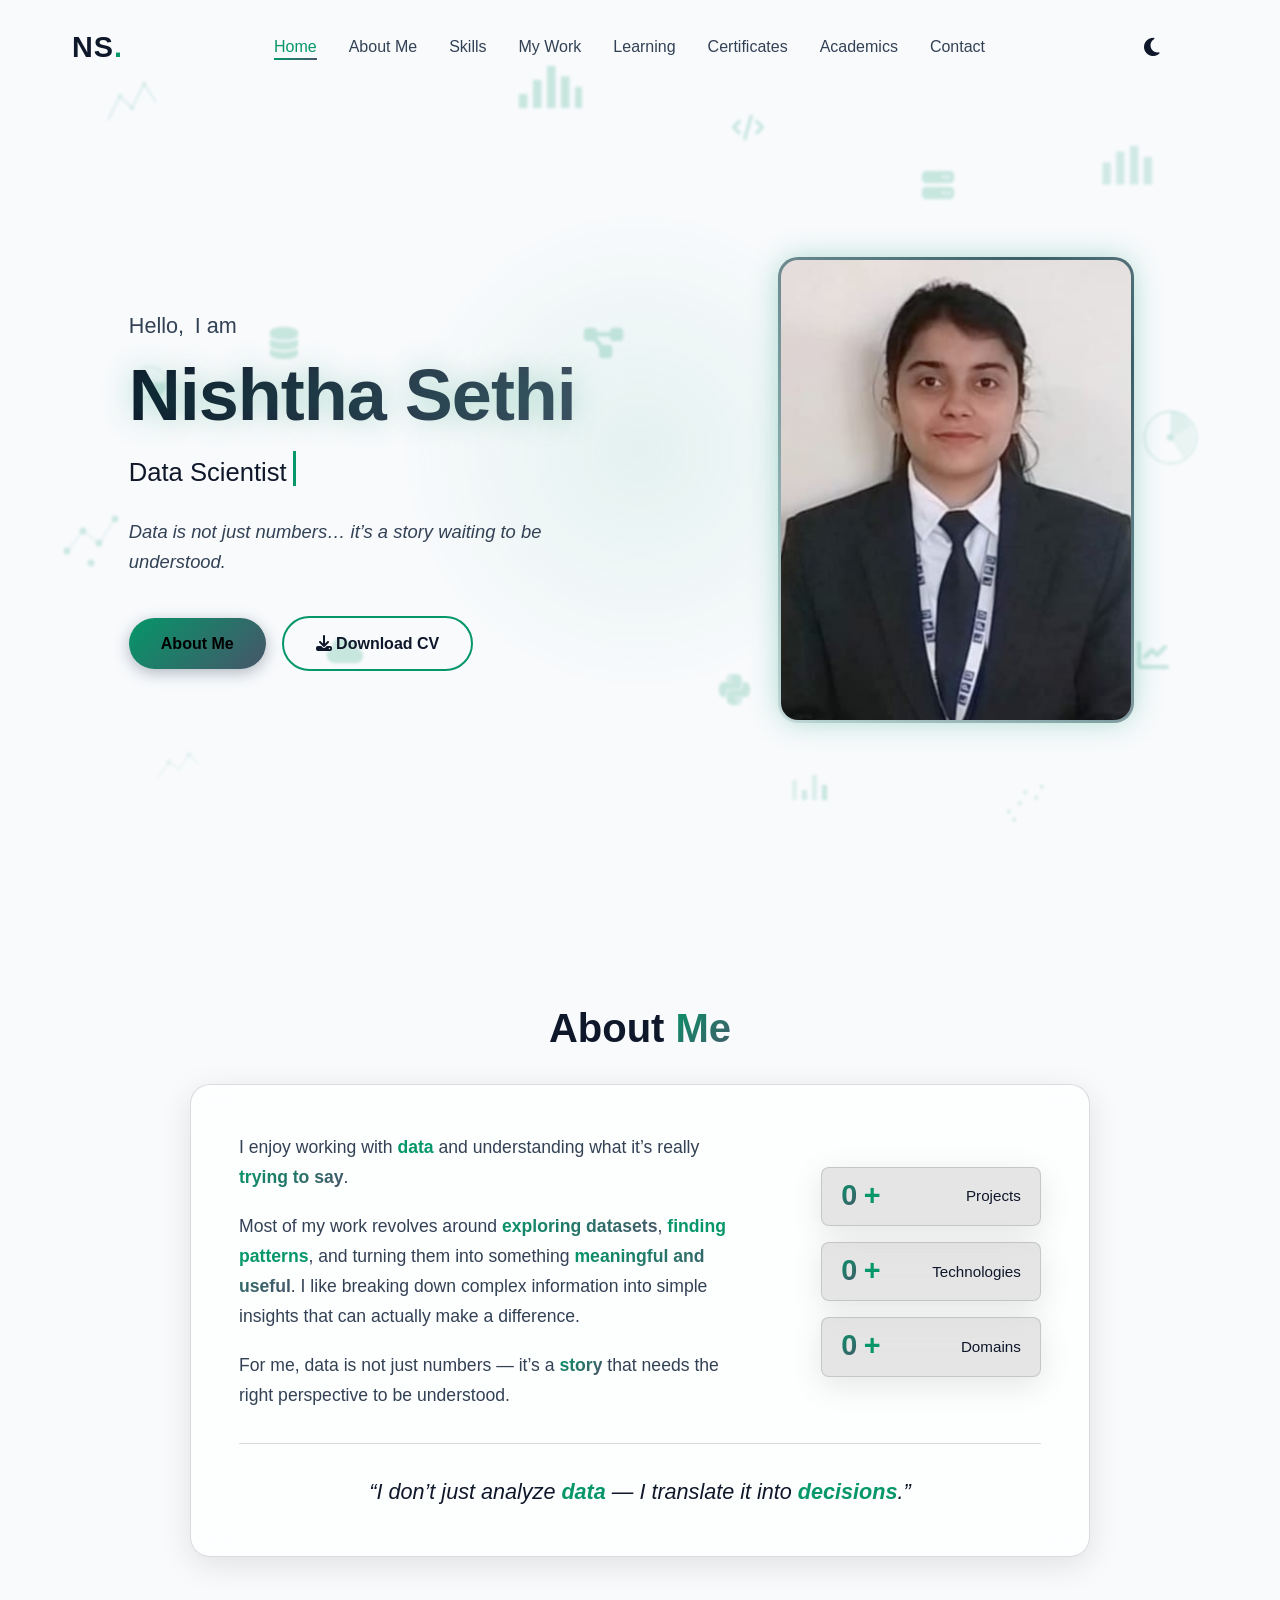
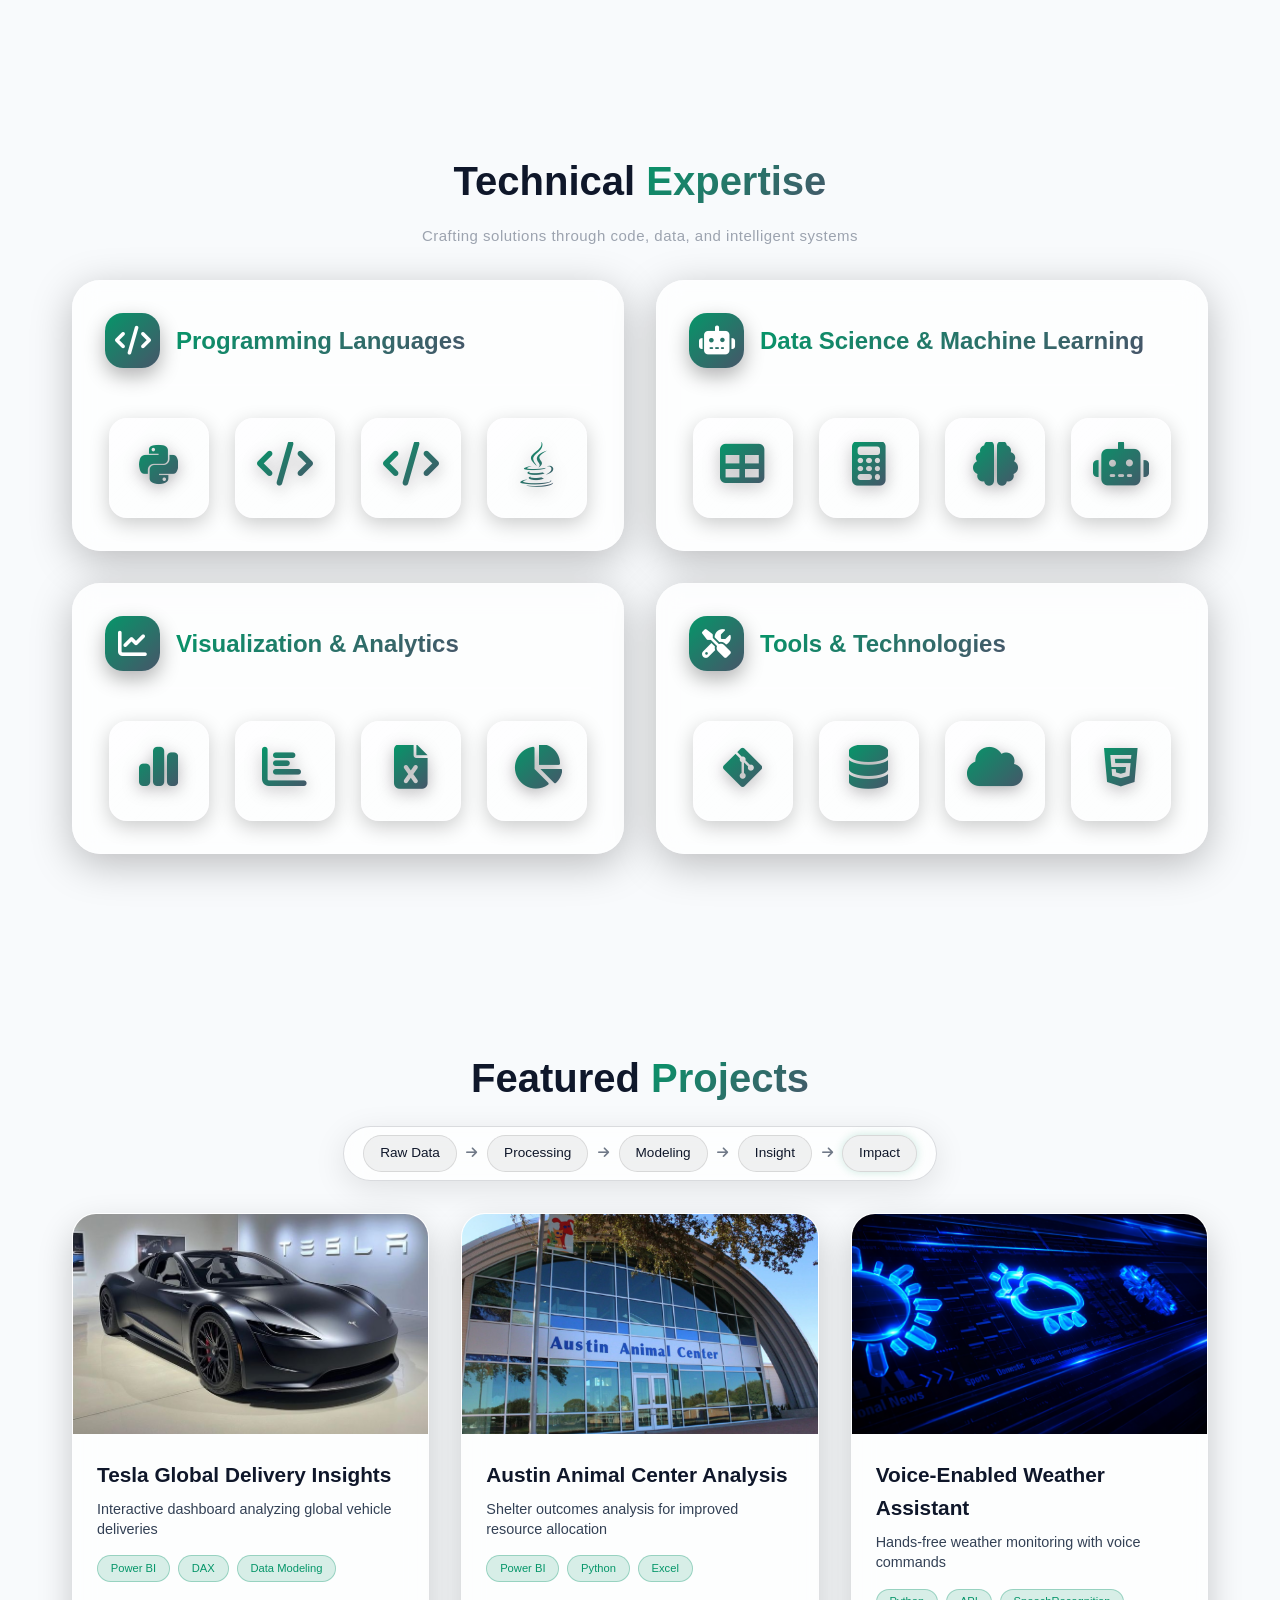
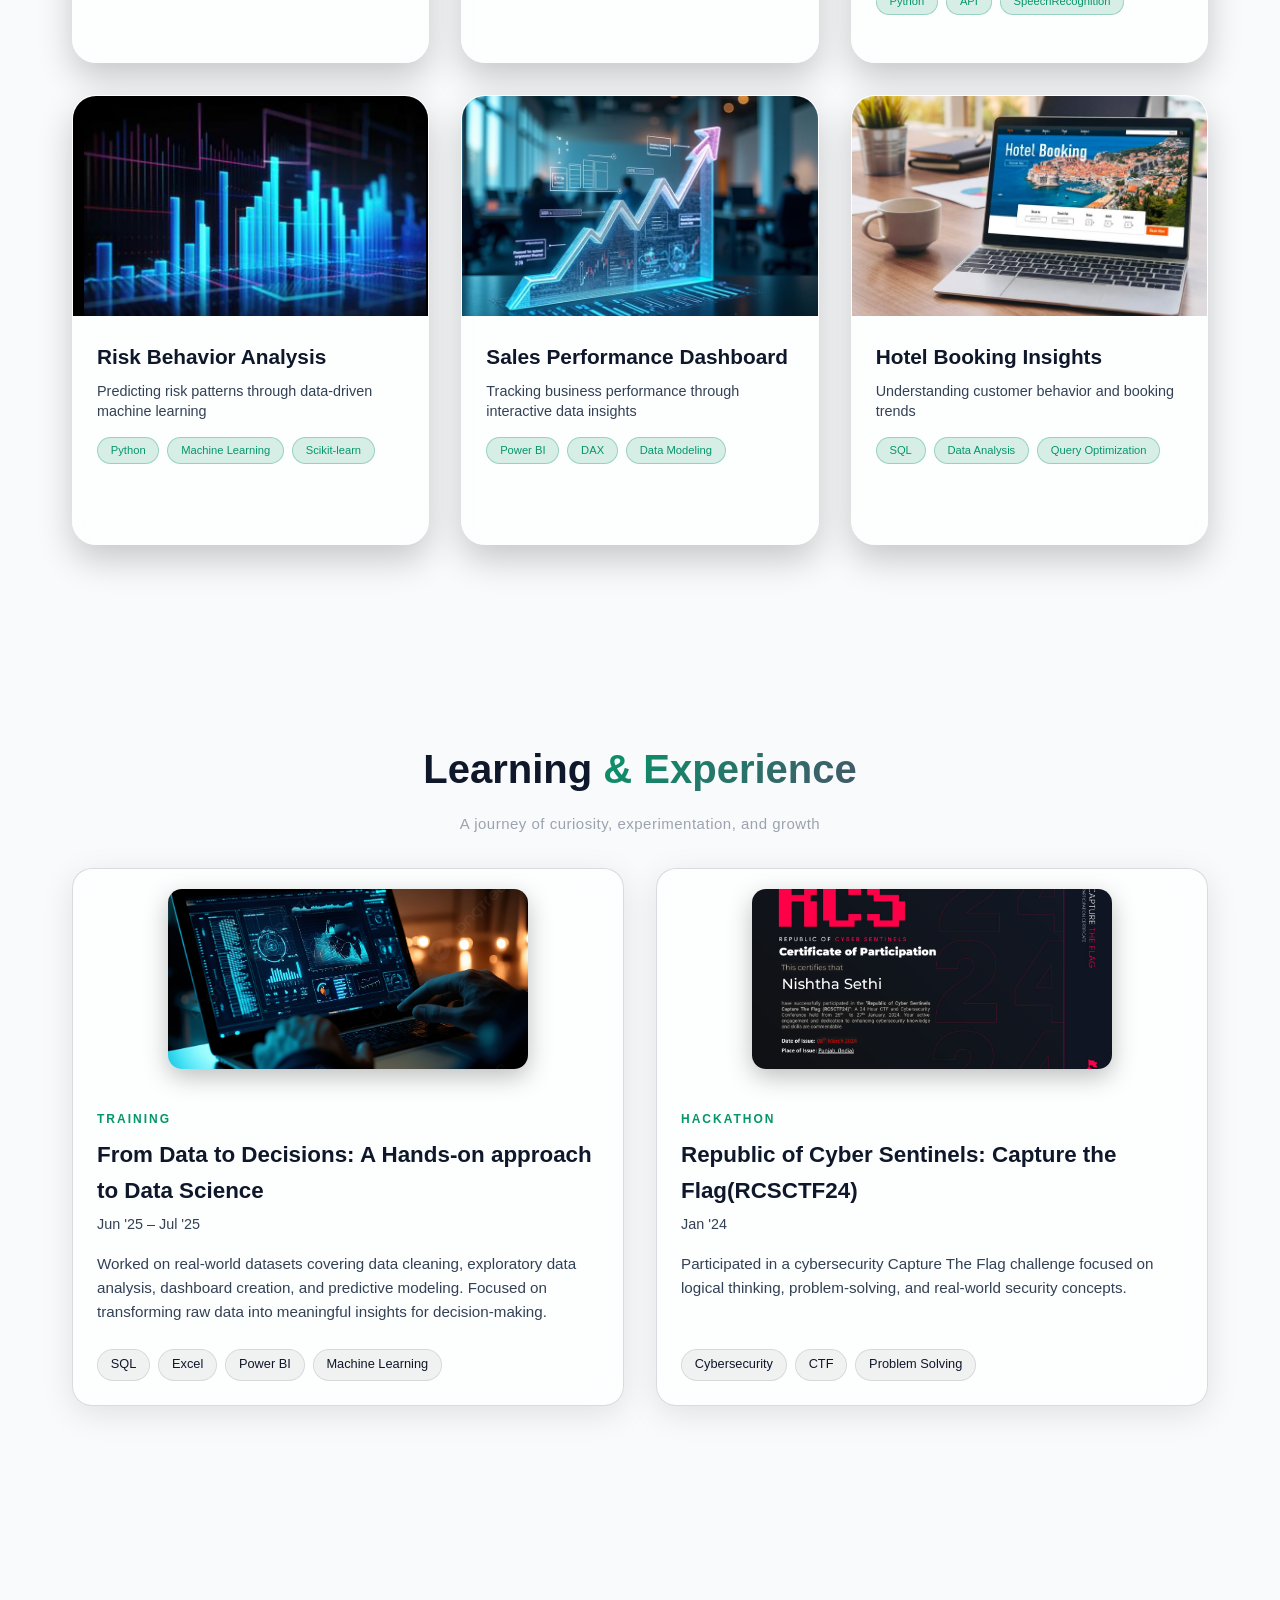
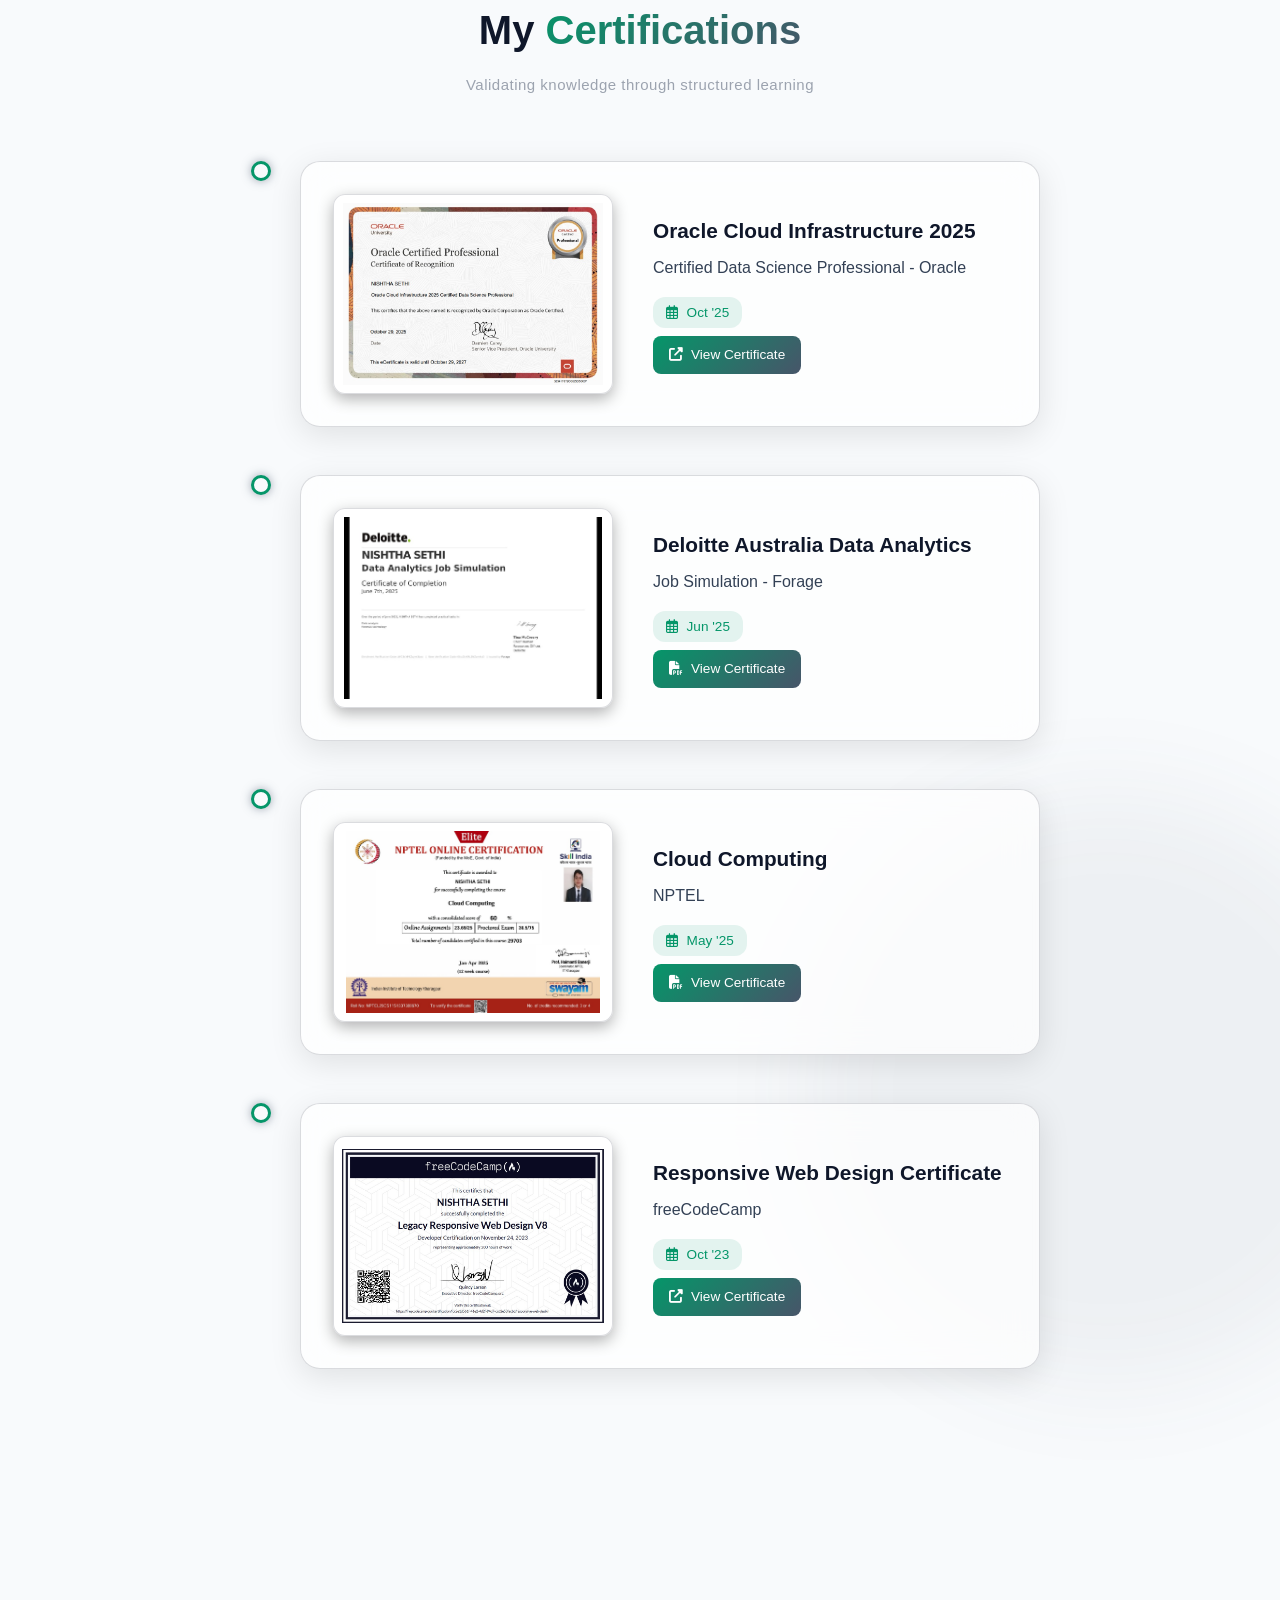
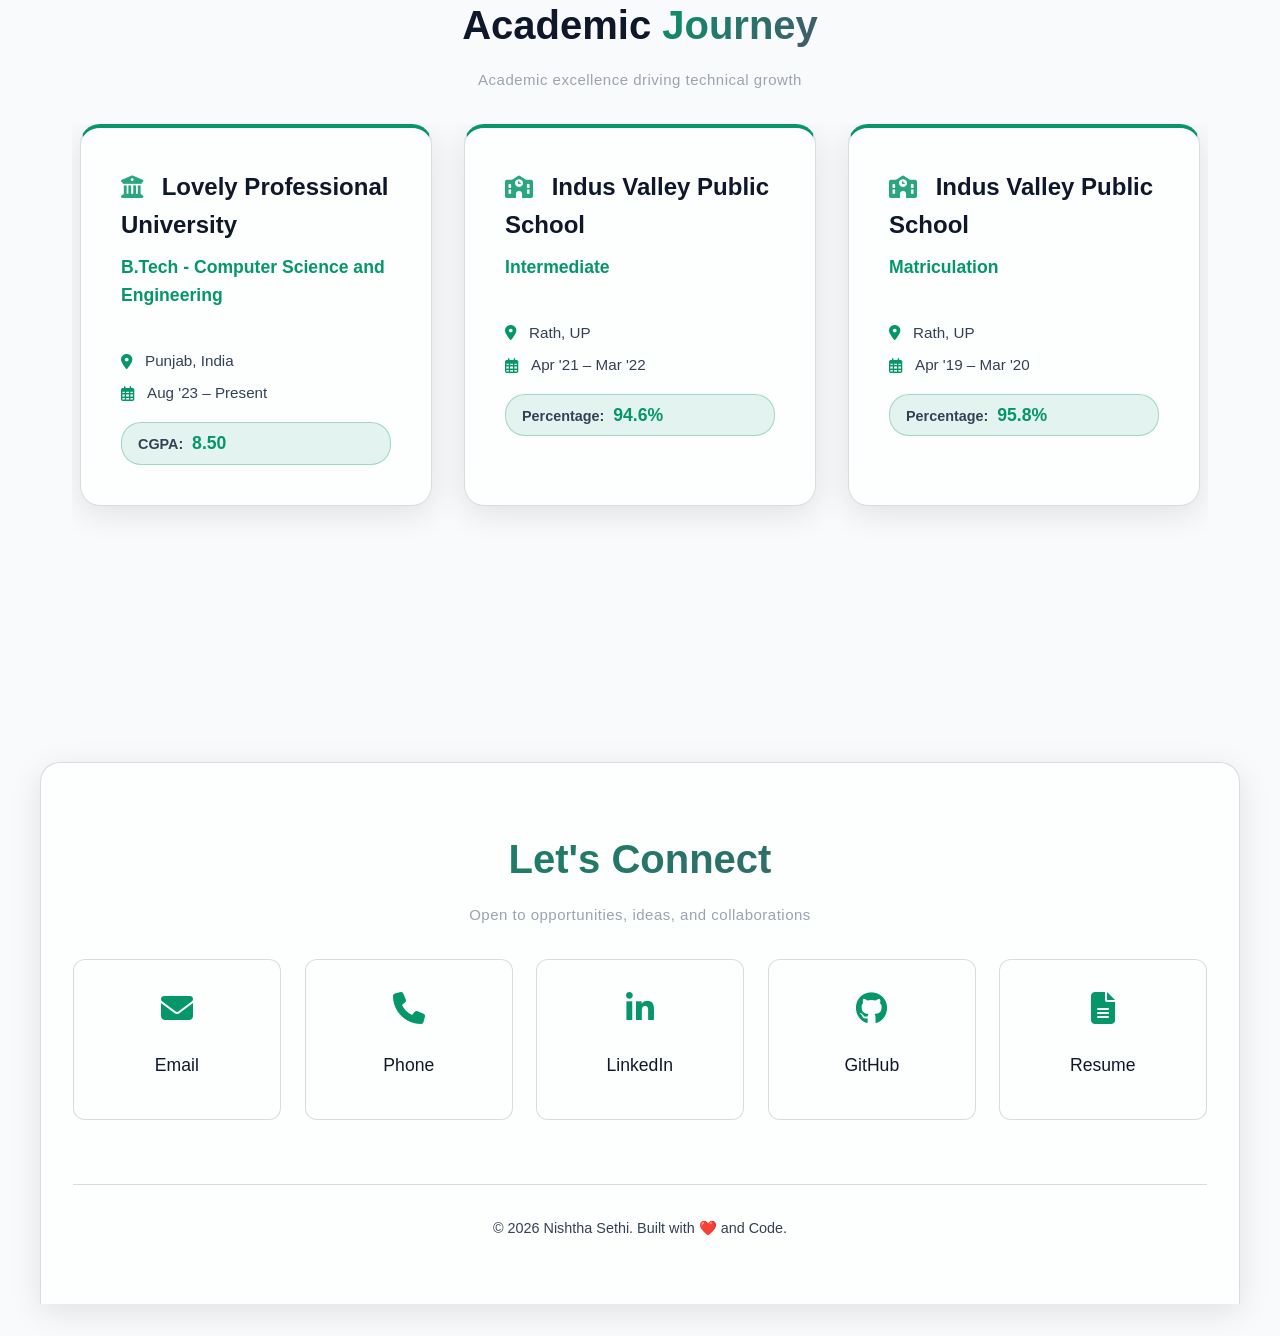
==== commit 6d2a059c: "Add files via upload" ====
--- a/index.html
+++ b/index.html
@@ -192,7 +192,7 @@
             <!-- Right Side Image -->
             <div class="hero-image-box anim-float">
                 <div class="floating-border-wrapper">
-                    <img src="Pic.jpeg" alt="Nishtha Sethi" class="profile-img-rounded">
+                    <img src="nishtha/Pic.jpeg" alt="Nishtha Sethi" class="profile-img-rounded">
                 </div>
             </div>
         </div>
@@ -519,7 +519,7 @@
                         <!-- Front Side -->
                         <div class="project-front">
                             <div class="project-image-container">
-                                <img src="tesla.jpg" alt="Tesla Dashboard" class="project-image">
+                                <img src="nishtha/tesla.jpg" alt="Tesla Dashboard" class="project-image">
                                 <div class="project-overlay">
                                     <i class="fas fa-search-plus"></i>
                                 </div>
@@ -569,7 +569,7 @@
                         <!-- Front Side -->
                         <div class="project-front">
                             <div class="project-image-container">
-                                <img src="austin.png" alt="Animal Shelter Analysis" class="project-image">
+                                <img src="nishtha/austin.png" alt="Animal Shelter Analysis" class="project-image">
                                 <div class="project-overlay">
                                     <i class="fas fa-search-plus"></i>
                                 </div>
@@ -618,7 +618,7 @@
                         <!-- Front Side -->
                         <div class="project-front">
                             <div class="project-image-container">
-                                <img src="weather.png" alt="Weather Assistant" class="project-image">
+                                <img src="nishtha/weather.png" alt="Weather Assistant" class="project-image">
                                 <div class="project-overlay">
                                     <i class="fas fa-search-plus"></i>
                                 </div>
@@ -667,7 +667,7 @@
                         <!-- Front Side -->
                         <div class="project-front">
                             <div class="project-image-container">
-                                <img src="analysis.png" alt="Risk Behavior Analysis" class="project-image">
+                                <img src="nishtha/analysis.png" alt="Risk Behavior Analysis" class="project-image">
                                 <div class="project-overlay">
                                     <i class="fas fa-search-plus"></i>
                                 </div>
@@ -718,7 +718,7 @@
                         <!-- Front Side -->
                         <div class="project-front">
                             <div class="project-image-container">
-                                <img src="sales.jpg" alt="Sales Dashboard" class="project-image">
+                                <img src="nishtha/sales.jpg" alt="Sales Dashboard" class="project-image">
                                 <div class="project-overlay">
                                     <i class="fas fa-search-plus"></i>
                                 </div>
@@ -767,7 +767,7 @@
                         <!-- Front Side -->
                         <div class="project-front">
                             <div class="project-image-container">
-                                <img src="hotel.jpg" alt="Hotel Booking Insights" class="project-image">
+                                <img src="nishtha/hotel.jpg" alt="Hotel Booking Insights" class="project-image">
                                 <div class="project-overlay">
                                     <i class="fas fa-search-plus"></i>
                                 </div>
@@ -824,7 +824,7 @@
                 <!-- Training Card -->
                 <div class="learning-card glass hover-fx training-glow">
                     <div class="learning-card-img-container">
-                        <img src="data.png" alt="Training" class="learning-card-img">
+                        <img src="nishtha/data.png" alt="Training" class="learning-card-img">
                     </div>
                     <div class="learning-card-content">
                         <span class="learning-label">Training</span>
@@ -845,7 +845,7 @@
                 <!-- Hackathon Card -->
                 <div class="learning-card glass hover-fx hackathon-glow">
                     <div class="learning-card-img-container">
-                        <img src="cert5.png" alt="Hackathon" class="learning-card-img">
+                        <img src="nishtha/cert5.png" alt="Hackathon" class="learning-card-img">
                     </div>
                     <div class="learning-card-content">
                         <span class="learning-label">Hackathon</span>
@@ -878,7 +878,7 @@
                     <div class="timeline-content glass hover-fx">
                         <div class="certificate-wrapper">
                             <div class="certificate-image-container">
-                                <img src="cert1.jpeg" alt="Oracle Cloud Infrastructure Certificate"
+                                <img src="nishtha/cert1.jpeg" alt="Oracle Cloud Infrastructure Certificate"
                                     class="certificate-image">
                                 <div class="certificate-overlay">
                                     <i class="fas fa-search-plus"></i>
@@ -905,7 +905,7 @@
                     <div class="timeline-content glass hover-fx">
                         <div class="certificate-wrapper">
                             <div class="certificate-image-container">
-                                <img src="cert2.jpeg" alt="Deloitte Australia Data Analytics Certificate"
+                                <img src="nishtha/cert2.jpeg" alt="Deloitte Australia Data Analytics Certificate"
                                     class="certificate-image">
                                 <div class="certificate-overlay">
                                     <i class="fas fa-search-plus"></i>
@@ -932,7 +932,8 @@
                     <div class="timeline-content glass hover-fx">
                         <div class="certificate-wrapper">
                             <div class="certificate-image-container">
-                                <img src="cert3.jpeg" alt="NPTEL Cloud Computing Certificate" class="certificate-image">
+                                <img src="nishtha/cert3.jpeg" alt="NPTEL Cloud Computing Certificate"
+                                    class="certificate-image">
                                 <div class="certificate-overlay">
                                     <i class="fas fa-search-plus"></i>
                                 </div>
@@ -958,7 +959,7 @@
                     <div class="timeline-content glass hover-fx">
                         <div class="certificate-wrapper">
                             <div class="certificate-image-container">
-                                <img src="cert4.jpeg" alt="freeCodeCamp Responsive Web Design Certificate"
+                                <img src="nishtha/cert4.jpeg" alt="freeCodeCamp Responsive Web Design Certificate"
                                     class="certificate-image">
                                 <div class="certificate-overlay">
                                     <i class="fas fa-search-plus"></i>
@@ -1130,4 +1131,4 @@
     <script src="script.js"></script>
 </body>
 
-</html>
+</html>
--- a/style.css
+++ b/style.css
@@ -0,0 +1,3166 @@
+/* ===== Base Styles & Variables ===== */
+:root {
+    --bg-main: #0b0f19;
+    --bg-glass: rgba(17, 25, 40, 0.75);
+    --border-glass: rgba(255, 255, 255, 0.125);
+
+    --accent-1: var(--accent-1);
+    --accent-2: #4facfe;
+    --gradient-accent: linear-gradient(135deg, var(--accent-1) 0%, var(--accent-2) 100%);
+
+    --text-light: #f8fafc;
+    --text-muted: #94a3b8;
+
+    --font-heading: 'Outfit', sans-serif;
+    --font-body: 'Inter', sans-serif;
+
+    --radius-lg: 20px;
+    --radius-md: 12px;
+    --radius-sm: 8px;
+
+    --shadow-glass: 0 8px 32px 0 rgba(0, 0, 0, 0.37);
+    --transition: all 0.3s cubic-bezier(0.25, 0.8, 0.25, 1);
+}
+
+/* ===== THEME PALETTES ===== */
+
+/* 2. Slate Grey + Emerald */
+body.theme-grey.mode-dark {
+    --bg-main: #0f172a;
+    --bg-glass: rgba(15, 23, 42, 0.6);
+    --border-glass: rgba(255, 255, 255, 0.15);
+    --accent-1: #10b981;
+    --accent-2: #94a3b8;
+    --gradient-accent: linear-gradient(135deg, var(--accent-1) 0%, var(--accent-2) 100%);
+    --text-light: #f8fafc;
+    --text-muted: #cbd5e1;
+    --shadow-glass: 0 8px 32px 0 rgba(0, 0, 0, 0.4);
+}
+
+body.theme-grey.mode-light {
+    --bg-main: #f8fafc;
+    --bg-glass: rgba(255, 255, 255, 0.7);
+    --border-glass: rgba(15, 23, 42, 0.15);
+    --accent-1: #059669;
+    --accent-2: #475569;
+    --gradient-accent: linear-gradient(135deg, var(--accent-1) 0%, var(--accent-2) 100%);
+    --text-light: #0f172a;
+    --text-muted: #334155;
+    --shadow-glass: 0 8px 32px 0 rgba(0, 0, 0, 0.1);
+}
+
+body {
+    transition: background 0.4s ease, color 0.4s ease;
+}
+
+* {
+    margin: 0;
+    padding: 0;
+    box-sizing: border-box;
+}
+
+html {
+    scroll-behavior: smooth;
+    font-size: 16px;
+}
+
+body {
+    background-color: var(--bg-main);
+    color: var(--text-light);
+    font-family: var(--font-body);
+    line-height: 1.6;
+    overflow-x: hidden;
+    position: relative;
+    min-height: 100vh;
+    transition: background-color 0.4s ease, color 0.4s ease;
+}
+
+.glass {
+    transition: background 0.4s ease, border-color 0.4s ease, box-shadow 0.4s ease;
+}
+
+/* ===== Theme Toggle ===== */
+.nav-controls {
+    display: flex;
+    align-items: center;
+    gap: 1.5rem;
+    margin-right: 2.5rem;
+}
+
+.theme-btn {
+    background: transparent;
+    border: none;
+    color: var(--text-light);
+    font-size: 1.3rem;
+    cursor: pointer;
+    transition: var(--transition);
+    display: flex;
+    align-items: center;
+    justify-content: center;
+    padding: 0.5rem;
+}
+
+.theme-btn:hover {
+    color: var(--accent-1);
+    transform: scale(1.1);
+}
+
+/* ===== Cursor Glow Effect ===== */
+@media (pointer: fine) {
+    body::before {
+        content: '';
+        position: fixed;
+        top: 0;
+        left: 0;
+        width: 100vw;
+        height: 100vh;
+        pointer-events: none;
+        z-index: 0;
+        background: radial-gradient(600px circle at var(--cursor-x, 50vw) var(--cursor-y, 50vh),
+                color-mix(in srgb, var(--accent-1) 8%, transparent),
+                transparent 40%);
+        will-change: background;
+    }
+}
+
+/* ===== Typography ===== */
+h1,
+h2,
+h3,
+h4,
+h5,
+h6 {
+    font-family: var(--font-heading);
+    color: var(--text-light);
+}
+
+.section-title {
+    font-size: 2.5rem;
+    font-weight: 700;
+    text-align: center;
+    margin-bottom: 3rem;
+    position: relative;
+}
+
+.section-title span {
+    background: var(--gradient-accent);
+    -webkit-background-clip: text;
+    background-clip: text;
+    -webkit-text-fill-color: transparent;
+    display: inline-block;
+}
+
+/* ===== Global Section Subtitles ===== */
+.global-subtitle {
+    font-size: 15px;
+    color: #9ca3af;
+    font-weight: 400;
+    letter-spacing: 0.5px;
+    text-align: center;
+    margin-top: -2.3rem;
+    margin-bottom: 2rem;
+    width: 100%;
+    position: relative;
+    z-index: 2;
+}
+
+.footer-subtitle-modifier {
+    margin-top: -0.25rem;
+    margin-bottom: 2rem;
+}
+
+/* ===== Glassmorphism Core ===== */
+.glass {
+    background: var(--bg-glass);
+    backdrop-filter: blur(16px);
+    -webkit-backdrop-filter: blur(16px);
+    border: 1px solid var(--border-glass);
+    border-radius: var(--radius-lg);
+    box-shadow: var(--shadow-glass);
+}
+
+/* ===== Background Blobs ===== */
+.blob {
+    position: absolute;
+    filter: blur(50px);
+    border-radius: 50%;
+    z-index: -1;
+    opacity: 0.2;
+    animation: float 10s infinite ease-in-out;
+}
+
+.shape-1 {
+    top: -10%;
+    left: -10%;
+    width: 500px;
+    height: 500px;
+    background: color-mix(in srgb, var(--accent-1) 30%, transparent);
+}
+
+.shape-2 {
+    bottom: 20%;
+    right: -10%;
+    width: 600px;
+    height: 600px;
+    background: color-mix(in srgb, var(--accent-2) 30%, transparent);
+    animation-delay: 2s;
+}
+
+.shape-3 {
+    display: none;
+}
+
+@keyframes float {
+
+    0%,
+    100% {
+        transform: translateY(0) scale(1);
+    }
+
+    50% {
+        transform: translateY(-20px) scale(1.05);
+    }
+}
+
+/* ===== Layout Containers ===== */
+.container {
+    max-width: 1200px;
+    margin: 0 auto;
+    padding: 0 2rem;
+}
+
+.section {
+    padding: 6rem 0;
+}
+
+/* ===== Scroll Progress Bar ===== */
+#scroll-progress {
+    position: fixed;
+    top: 0;
+    left: 0;
+    width: 0%;
+    height: 3px;
+    background: var(--gradient-accent);
+    z-index: 9999;
+}
+
+/* ===== Navigation ===== */
+.navbar {
+    position: fixed;
+    top: 0;
+    width: 100%;
+    padding: 1.5rem 0;
+    z-index: 1000;
+    transition: var(--transition);
+}
+
+.navbar.scrolled {
+    padding: 1rem 0;
+    background: rgba(11, 15, 25, 0.85);
+    backdrop-filter: blur(10px);
+    border-bottom: 1px solid var(--border-glass);
+}
+
+.nav-container {
+    display: flex;
+    justify-content: space-between;
+    align-items: center;
+    max-width: 1200px;
+    margin: 0 auto;
+    padding: 0 2rem;
+}
+
+.logo {
+    font-family: var(--font-heading);
+    font-size: 1.8rem;
+    font-weight: 800;
+    color: var(--text-light);
+    text-decoration: none;
+    letter-spacing: 1px;
+}
+
+.logo span {
+    color: var(--accent-1);
+}
+
+.nav-links {
+    display: flex;
+    list-style: none;
+    gap: 2rem;
+}
+
+.nav-links a {
+    color: var(--text-muted);
+    text-decoration: none;
+    font-weight: 500;
+    font-size: 1rem;
+    transition: var(--transition);
+    position: relative;
+}
+
+.nav-links a:hover,
+.nav-links a.active {
+    color: var(--accent-1);
+}
+
+.nav-links a::after {
+    content: '';
+    position: absolute;
+    width: 0;
+    height: 2px;
+    bottom: -5px;
+    left: 0;
+    background: var(--gradient-accent);
+    transition: var(--transition);
+}
+
+.nav-links a:hover::after,
+.nav-links a.active::after {
+    width: 100%;
+}
+
+.hamburger {
+    display: none;
+    cursor: pointer;
+    font-size: 1.5rem;
+    color: var(--text-light);
+}
+
+/* ===== Buttons ===== */
+.btn {
+    display: inline-block;
+    padding: 0.8rem 2rem;
+    border-radius: 30px;
+    font-weight: 600;
+    text-decoration: none;
+    transition: var(--transition);
+    cursor: pointer;
+    font-family: var(--font-body);
+}
+
+.btn-primary {
+    background: var(--gradient-accent);
+    color: #000;
+    box-shadow: 0 4px 15px color-mix(in srgb, var(--accent-2) 40%, transparent);
+    border: none;
+}
+
+.btn-primary:hover {
+    transform: translateY(-3px);
+    box-shadow: 0 6px 20px color-mix(in srgb, var(--accent-2) 60%, transparent);
+}
+
+.btn-secondary {
+    background: transparent;
+    color: var(--text-light);
+    border: 2px solid var(--accent-1);
+}
+
+.btn-secondary:hover {
+    background: color-mix(in srgb, var(--accent-1) 10%, transparent);
+    transform: translateY(-3px);
+}
+
+/* ===== Hero Section ===== */
+.hero-section {
+    min-height: 100vh;
+    display: flex;
+    align-items: center;
+    padding-top: 5rem;
+}
+
+.hero-content {
+    display: flex;
+    align-items: center;
+    justify-content: space-between;
+    gap: 4rem;
+}
+
+.hero-text-box {
+    flex: 1;
+    max-width: 600px;
+    opacity: 0;
+    transform: translateY(30px);
+    animation: fadeUp 1s forwards cubic-bezier(0.2, 0.8, 0.2, 1);
+}
+
+.hero-image-box {
+    flex: 1;
+    display: flex;
+    justify-content: center;
+    align-items: center;
+    opacity: 0;
+    transform: translateY(30px);
+    animation: fadeUp 1s forwards cubic-bezier(0.2, 0.8, 0.2, 1);
+    animation-delay: 0.2s;
+}
+
+.profile-img {
+    width: 260px;
+    height: 260px;
+    border-radius: 50%;
+    object-fit: cover;
+
+    /* subtle cyan border */
+    border: 4px solid var(--accent-1);
+
+    /* very light shadow (optional) */
+    box-shadow: 0 4px 12px color-mix(in srgb, var(--accent-2) 20%, transparent);
+}
+
+@keyframes morph {
+    0% {
+        border-radius: 30% 70% 70% 30% / 30% 30% 70% 70%;
+    }
+
+    25% {
+        border-radius: 58% 42% 75% 25% / 76% 46% 54% 24%;
+    }
+
+    50% {
+        border-radius: 50% 50% 33% 67% / 55% 27% 73% 45%;
+    }
+
+    75% {
+        border-radius: 33% 67% 58% 42% / 63% 68% 32% 37%;
+    }
+
+    100% {
+        border-radius: 30% 70% 70% 30% / 30% 30% 70% 70%;
+    }
+}
+
+@keyframes fadeUp {
+    to {
+        opacity: 1;
+        transform: translateY(0);
+    }
+}
+
+.greeting {
+    font-size: 1.2rem;
+    color: var(--accent-1);
+    font-weight: 500;
+    margin-bottom: 1rem;
+    letter-spacing: 2px;
+    text-transform: uppercase;
+}
+
+.hero-title {
+    font-size: 4.5rem;
+    line-height: 1.1;
+    margin-bottom: 1rem;
+    font-weight: 800;
+    background: linear-gradient(to right, var(--text-light), var(--accent-1));
+    -webkit-background-clip: text;
+    background-clip: text;
+    -webkit-text-fill-color: transparent;
+    transition: background 0.4s ease;
+}
+
+body.mode-light .hero-title {
+    background: linear-gradient(to right, #0f172a, #475569);
+    -webkit-background-clip: text;
+    background-clip: text;
+    -webkit-text-fill-color: transparent;
+}
+
+.hero-subtitle {
+    font-size: 2rem;
+    color: var(--text-muted);
+    margin-bottom: 1.5rem;
+    font-weight: 600;
+}
+
+.hero-roles {
+    font-size: 2.2rem;
+    font-weight: 600;
+    color: var(--text-muted);
+    font-family: var(--font-heading);
+    margin-bottom: 1.5rem;
+    min-height: 3rem;
+}
+
+#typed-text {
+    color: var(--text-light);
+}
+
+.hero-roles .cursor {
+    display: inline-block;
+    width: 3px;
+    height: 2.2rem;
+    background-color: var(--accent-1);
+    margin-left: 6px;
+    vertical-align: text-bottom;
+    animation: blink 1s infinite;
+}
+
+.hero-roles .cursor.typing {
+    animation: none;
+}
+
+@keyframes blink {
+    0% {
+        opacity: 1;
+    }
+
+    49% {
+        opacity: 1;
+    }
+
+    50% {
+        opacity: 0;
+    }
+
+    99% {
+        opacity: 0;
+    }
+
+    100% {
+        opacity: 1;
+    }
+}
+
+.hero-desc {
+    font-size: 1.1rem;
+    color: var(--text-muted);
+    max-width: 600px;
+    margin-bottom: 2.5rem;
+}
+
+.hero-actions {
+    display: flex;
+    gap: 1.5rem;
+    margin-bottom: 3rem;
+}
+
+.social-links {
+    display: flex;
+    gap: 1.5rem;
+}
+
+.social-links a {
+    color: var(--text-muted);
+    font-size: 1.5rem;
+    transition: var(--transition);
+    width: 45px;
+    height: 45px;
+    display: flex;
+    align-items: center;
+    justify-content: center;
+    border-radius: 50%;
+    background: var(--bg-glass);
+    border: 1px solid var(--border-glass);
+}
+
+.social-links a:hover {
+    color: var(--accent-1);
+    border-color: var(--accent-1);
+    transform: translateY(-3px);
+    box-shadow: 0 5px 15px color-mix(in srgb, var(--accent-2) 20%, transparent);
+}
+
+/* ===== Skills Section ===== */
+.skills-grid {
+    display: grid;
+    grid-template-columns: repeat(auto-fit, minmax(250px, 1fr));
+    gap: 2rem;
+}
+
+.skill-card {
+    padding: 2rem;
+    text-align: center;
+    transition: all 0.4s ease-in-out;
+    cursor: pointer;
+}
+
+/* Dim inactive cards when grid has an active one */
+.skills-grid.has-active .skill-card:not(.active) {
+    opacity: 0.4;
+    transform: scale(0.95);
+}
+
+/* Active Card Style */
+.skill-card.active {
+    transform: scale(1.05);
+    border-color: var(--accent-1);
+    box-shadow: 0 10px 30px color-mix(in srgb, var(--accent-2) 40%, transparent), inset 0 0 10px color-mix(in srgb, var(--accent-1) 10%, transparent);
+    background: rgba(17, 25, 40, 0.9);
+    z-index: 5;
+}
+
+/* Shake Animation */
+@keyframes subtleShake {
+    0% {
+        transform: scale(1.05) translateX(0);
+    }
+
+    20% {
+        transform: scale(1.05) translateX(-3px);
+    }
+
+    40% {
+        transform: scale(1.05) translateX(3px);
+    }
+
+    60% {
+        transform: scale(1.05) translateX(-2px);
+    }
+
+    80% {
+        transform: scale(1.05) translateX(2px);
+    }
+
+    100% {
+        transform: scale(1.05) translateX(0);
+    }
+}
+
+.skill-card.shake {
+    animation: subtleShake 0.4s ease-in-out;
+}
+
+.skill-card:hover:not(.active) {
+    transform: translateY(-10px);
+    border-color: color-mix(in srgb, var(--accent-1) 30%, transparent);
+}
+
+.skill-icon {
+    font-size: 2.5rem;
+    color: var(--accent-1);
+    margin-bottom: 1.5rem;
+}
+
+.skill-card h3 {
+    margin-bottom: 1.5rem;
+    font-size: 1.3rem;
+}
+
+/* Pills for Tech Stack */
+.pill-container {
+    display: flex;
+    flex-wrap: wrap;
+    gap: 0.6rem;
+    justify-content: center;
+}
+
+.pill-container.mb-1 {
+    margin-bottom: 1.5rem;
+}
+
+.pill {
+    background: rgba(255, 255, 255, 0.05);
+    border: 1px solid rgba(255, 255, 255, 0.1);
+    padding: 0.4rem 1rem;
+    border-radius: 20px;
+    font-size: 0.85rem;
+    color: var(--text-light);
+    transition: var(--transition);
+}
+
+.skill-card:hover .pill {
+    background: color-mix(in srgb, var(--accent-1) 10%, transparent);
+    border-color: color-mix(in srgb, var(--accent-1) 30%, transparent);
+}
+
+.pill.tech {
+    background: color-mix(in srgb, var(--accent-1) 10%, transparent);
+    color: var(--accent-1);
+    border: 1px solid color-mix(in srgb, var(--accent-1) 20%, transparent);
+}
+
+/* ===== Projects Section ===== */
+.carousel-wrapper {
+    position: relative;
+    max-width: 900px;
+    margin: 0 auto;
+    display: flex;
+    align-items: center;
+}
+
+.carousel-track-container {
+    overflow: hidden;
+    width: 100%;
+    border-radius: var(--radius-lg);
+    touch-action: pan-y;
+}
+
+.carousel-track {
+    display: flex;
+    transition: transform 0.5s ease-in-out;
+    width: 100%;
+}
+
+.carousel-slide {
+    min-width: 80%;
+    width: 80%;
+    box-sizing: border-box;
+    display: flex;
+    justify-content: center;
+    padding: 0 10px;
+    opacity: 0.4;
+    transform: scale(0.85);
+    transition: transform 0.5s ease-in-out, opacity 0.5s ease-in-out;
+}
+
+.carousel-slide.active-slide {
+    opacity: 1;
+    transform: scale(1);
+    z-index: 5;
+}
+
+.carousel-btn {
+    background: var(--bg-glass);
+    border: 1px solid var(--border-glass);
+    color: var(--accent-1);
+    font-size: 1.5rem;
+    cursor: pointer;
+    border-radius: 50%;
+    width: 50px;
+    height: 50px;
+    display: flex;
+    align-items: center;
+    justify-content: center;
+    position: absolute;
+    top: 50%;
+    transform: translateY(-50%);
+    z-index: 10;
+    transition: var(--transition);
+    box-shadow: var(--shadow-glass);
+}
+
+.carousel-btn:hover {
+    background: color-mix(in srgb, var(--accent-1) 10%, transparent);
+    color: #fff;
+    border-color: var(--accent-1);
+}
+
+.prev-btn {
+    left: 10px;
+}
+
+.next-btn {
+    right: 10px;
+}
+
+.carousel-dots {
+    display: flex;
+    justify-content: center;
+    gap: 0.8rem;
+    margin-top: 2rem;
+}
+
+.dot {
+    width: 12px;
+    height: 12px;
+    border-radius: 50%;
+    background: rgba(255, 255, 255, 0.2);
+    border: none;
+    cursor: pointer;
+    transition: var(--transition);
+}
+
+.dot.active {
+    background: var(--accent-1);
+    transform: scale(1.2);
+    box-shadow: 0 0 10px color-mix(in srgb, var(--accent-2) 50%, transparent);
+}
+
+.project-card {
+    padding: 2.5rem;
+    transition: var(--transition);
+    position: relative;
+    overflow: hidden;
+    width: 100%;
+}
+
+.project-card.mb-0 {
+    margin-bottom: 0;
+}
+
+.project-card::before {
+    content: '';
+    position: absolute;
+    top: 0;
+    left: 0;
+    width: 4px;
+    height: 100%;
+    background: var(--gradient-accent);
+    opacity: 0;
+    transition: var(--transition);
+}
+
+.project-card:hover {
+    transform: scale(1.02);
+}
+
+.project-card:hover::before {
+    opacity: 1;
+}
+
+.project-card:hover .item-header h3 {
+    color: var(--accent-1);
+    transition: var(--transition);
+}
+
+.item-header h3 {
+    transition: var(--transition);
+}
+
+.extra-info {
+    max-height: 0;
+    opacity: 0;
+    overflow: hidden;
+    transition: all 0.5s cubic-bezier(0.25, 0.8, 0.25, 1);
+    margin-bottom: 0;
+}
+
+.extra-info p {
+    font-size: 0.95rem;
+    color: var(--text-light);
+    border-left: 3px solid var(--accent-1);
+    padding-left: 1rem;
+    background: color-mix(in srgb, var(--accent-1) 5%, transparent);
+    padding-top: 0.5rem;
+    padding-bottom: 0.5rem;
+    border-radius: 0 8px 8px 0;
+}
+
+.extra-info p strong {
+    color: var(--accent-1);
+}
+
+@media (hover: hover) and (pointer: fine) {
+    .project-card:hover .extra-info {
+        max-height: 150px;
+        opacity: 1;
+        margin-bottom: 1.5rem;
+        margin-top: 1rem;
+    }
+}
+
+@media (hover: none) {
+    .extra-info {
+        max-height: 150px;
+        opacity: 1;
+        margin-bottom: 1.5rem;
+        margin-top: 1rem;
+    }
+}
+
+.border-accent {
+    border-left: 4px solid var(--accent-2);
+}
+
+.item-header {
+    display: flex;
+    justify-content: space-between;
+    align-items: flex-start;
+    margin-bottom: 1.5rem;
+    flex-wrap: wrap;
+    gap: 1rem;
+}
+
+.item-header h3 {
+    font-size: 1.5rem;
+    color: var(--text-light);
+}
+
+.date {
+    font-size: 0.9rem;
+    color: var(--accent-1);
+    font-family: var(--font-heading);
+    font-weight: 600;
+    background: color-mix(in srgb, var(--accent-1) 10%, transparent);
+    padding: 0.3rem 0.8rem;
+    border-radius: 15px;
+}
+
+.item-details {
+    margin-bottom: 1.5rem;
+    padding-left: 1.2rem;
+    color: var(--text-muted);
+}
+
+.item-details li {
+    margin-bottom: 0.5rem;
+}
+
+.item-details li::marker {
+    color: var(--accent-1);
+}
+
+.github-link {
+    display: inline-flex;
+    align-items: center;
+    gap: 0.5rem;
+    color: var(--text-light);
+    text-decoration: none;
+    font-weight: 500;
+    transition: var(--transition);
+}
+
+.github-link:hover {
+    color: var(--accent-1);
+}
+
+/* ===== Education Divs ===== */
+.edu-full-grid {
+    display: flex;
+    flex-wrap: nowrap;
+    gap: 2rem;
+    overflow-x: auto;
+    padding-bottom: 2rem;
+    padding-left: 0.5rem;
+    padding-right: 0.5rem;
+    scroll-behavior: smooth;
+    scroll-snap-type: x mandatory;
+    -webkit-overflow-scrolling: touch;
+    width: 100%;
+}
+
+/* Custom Scrollbar */
+.edu-full-grid::-webkit-scrollbar {
+    height: 6px;
+}
+
+.edu-full-grid::-webkit-scrollbar-track {
+    background: rgba(255, 255, 255, 0.05);
+    border-radius: 10px;
+}
+
+.edu-full-grid::-webkit-scrollbar-thumb {
+    background: var(--accent-1);
+    border-radius: 10px;
+}
+
+.edu-card {
+    flex: 0 0 calc(33.333% - 1.34rem);
+    min-width: 300px;
+    scroll-snap-align: center;
+    display: flex;
+    flex-direction: column;
+    padding: 2.5rem;
+    position: relative;
+    border-top: 4px solid var(--accent-1);
+    transition: var(--transition);
+}
+
+.hover-fx {
+    transition: var(--transition);
+}
+
+.hover-fx:hover,
+.skill-card:hover:not(.active),
+.project-card:hover {
+    background: color-mix(in srgb, var(--accent-1) 5%, transparent) !important;
+    border-color: var(--accent-1) !important;
+    transform: translateY(-5px) scale(1.02) !important;
+    box-shadow: 0 5px 15px color-mix(in srgb, var(--accent-2) 10%, transparent) !important;
+}
+
+body.light-mode .hover-fx:hover,
+body.light-mode .skill-card:hover:not(.active),
+body.light-mode .project-card:hover {
+    background: color-mix(in srgb, var(--accent-1) 5%, transparent) !important;
+    box-shadow: 0 5px 15px color-mix(in srgb, var(--accent-2) 10%, transparent) !important;
+}
+
+.edu-card h4 {
+    font-size: 1.5rem;
+    font-weight: 700;
+    margin-bottom: 0.5rem;
+    color: var(--text-light);
+}
+
+.degree {
+    color: var(--accent-1);
+    font-weight: 600;
+    margin-bottom: 1.5rem;
+    font-size: 1.1rem;
+}
+
+.edu-meta {
+    display: flex;
+    justify-content: space-between;
+    font-size: 0.95rem;
+    color: var(--text-muted);
+    margin-bottom: 1.5rem;
+    flex-wrap: wrap;
+    gap: 0.5rem;
+}
+
+.edu-meta i {
+    color: var(--accent-1);
+    margin-right: 5px;
+}
+
+.score-badge {
+    display: inline-block;
+    background: color-mix(in srgb, var(--accent-1) 10%, transparent);
+    border: 1px solid color-mix(in srgb, var(--accent-1) 30%, transparent);
+    padding: 0.4rem 1rem;
+    border-radius: 20px;
+    font-weight: 600;
+    color: var(--text-muted);
+    font-size: 0.9rem;
+}
+
+.score-badge span {
+    color: var(--accent-1);
+    margin-left: 0.3rem;
+    font-size: 1.1rem;
+}
+
+/* ===== Certifications Timeline ===== */
+.vertical-timeline {
+    position: relative;
+    max-width: 800px;
+    margin: 0 auto;
+    padding: 2rem 0;
+}
+
+.vertical-timeline::before {
+    content: '';
+    position: absolute;
+    top: 0;
+    left: 20px;
+    height: 100%;
+    width: 2px;
+    background: rgba(255, 255, 255, 0.1);
+}
+
+.timeline-group {
+    position: relative;
+    margin-bottom: 3rem;
+    padding-left: 60px;
+}
+
+.timeline-group:last-child {
+    margin-bottom: 0;
+}
+
+.timeline-marker {
+    position: absolute;
+    top: 0;
+    left: 11px;
+    width: 20px;
+    height: 20px;
+    border-radius: 50%;
+    background: var(--bg-main);
+    border: 3px solid var(--accent-1);
+    box-shadow: 0 0 10px color-mix(in srgb, var(--accent-2) 50%, transparent);
+    z-index: 1;
+}
+
+.timeline-content {
+    padding: 2rem;
+    position: relative;
+}
+
+.timeline-content h3 {
+    font-size: 1.3rem;
+    margin-bottom: 0.5rem;
+    color: var(--text-light);
+}
+
+.cert-issuer {
+    color: var(--text-muted);
+    font-size: 1rem;
+    margin-bottom: 1rem;
+}
+
+.cert-date {
+    display: inline-block;
+    font-size: 0.85rem;
+    color: var(--accent-1);
+    background: color-mix(in srgb, var(--accent-1) 10%, transparent);
+    padding: 0.3rem 0.8rem;
+    border-radius: 12px;
+}
+
+.cert-date i {
+    margin-right: 5px;
+}
+
+/* ===== Certificate Images & Links ===== */
+
+.certificate-wrapper {
+    display: flex;
+    gap: 2.5rem;
+    align-items: center;
+    flex-wrap: wrap;
+}
+
+.certificate-image-container {
+    flex-shrink: 0;
+    width: 280px;
+    height: 200px;
+    border-radius: 12px;
+    overflow: hidden;
+    position: relative;
+    cursor: pointer;
+    background: var(--bg-glass);
+    border: 1px solid var(--border-glass);
+    transition: all 0.3s ease;
+    box-shadow: 0 5px 15px rgba(0, 0, 0, 0.3);
+}
+
+.certificate-image {
+    width: 100%;
+    height: 100%;
+    object-fit: contain;
+    padding: 0.5rem;
+    transition: transform 0.3s ease;
+}
+
+.certificate-image-container:hover .certificate-image {
+    transform: scale(1.1);
+}
+
+.certificate-overlay {
+    position: absolute;
+    top: 0;
+    left: 0;
+    width: 100%;
+    height: 100%;
+    background: rgba(0, 0, 0, 0.6);
+    display: flex;
+    align-items: center;
+    justify-content: center;
+    opacity: 0;
+    transition: opacity 0.3s ease;
+}
+
+.certificate-overlay i {
+    font-size: 1.5rem;
+    color: white;
+}
+
+.certificate-image-container:hover .certificate-overlay {
+    opacity: 1;
+}
+
+.certificate-info {
+    flex: 1;
+}
+
+.certificate-info h3 {
+    font-size: 1.3rem;
+    margin-bottom: 0.5rem;
+    color: var(--text-light);
+}
+
+.cert-links {
+    display: flex;
+    gap: 0.8rem;
+    margin-top: 0.5rem;
+    flex-wrap: wrap;
+}
+
+.cert-view-btn {
+    display: inline-flex;
+    align-items: center;
+    gap: 0.5rem;
+    padding: 0.5rem 1rem;
+    background: var(--gradient-accent);
+    color: white;
+    text-decoration: none;
+    border-radius: 8px;
+    font-size: 0.85rem;
+    font-weight: 500;
+    transition: all 0.3s ease;
+}
+
+.cert-view-btn:hover {
+    transform: translateY(-2px);
+    box-shadow: 0 4px 12px rgba(0, 0, 0, 0.2);
+    color: white;
+}
+
+/* Responsive for certificates */
+@media (max-width: 768px) {
+    .certificate-wrapper {
+        flex-direction: column;
+        align-items: center;
+        text-align: center;
+    }
+
+    .certificate-image-container {
+        width: 120px;
+        height: 120px;
+        margin-bottom: 1rem;
+    }
+
+    .certificate-info {
+        text-align: center;
+    }
+
+    .cert-view-btn {
+        display: inline-flex;
+        margin-top: 0.8rem;
+    }
+}
+
+/* ===== Training & Internships Section ===== */
+.training-grid {
+    display: grid;
+    grid-template-columns: repeat(auto-fit, minmax(350px, 1fr));
+    gap: 2rem;
+    max-width: 1000px;
+    margin: 0 auto;
+}
+
+.training-card {
+    padding: 2.5rem;
+    position: relative;
+    border-top: 4px solid var(--accent-1);
+}
+
+/* Unified hover natively handled by global styling */
+
+.training-header {
+    display: flex;
+    justify-content: space-between;
+    align-items: center;
+    margin-bottom: 1rem;
+    flex-wrap: wrap;
+    gap: 1rem;
+}
+
+.training-header h3 {
+    font-size: 1.5rem;
+    color: var(--text-light);
+}
+
+.training-date {
+    font-size: 0.85rem;
+    color: var(--accent-1);
+    background: color-mix(in srgb, var(--accent-1) 10%, transparent);
+    padding: 0.3rem 0.8rem;
+    border-radius: 15px;
+    font-weight: 600;
+}
+
+.training-org {
+    color: var(--accent-1);
+    font-size: 1.1rem;
+    margin-bottom: 1.5rem;
+}
+
+.training-desc {
+    color: var(--text-muted);
+    margin-bottom: 2rem;
+    font-size: 0.95rem;
+}
+
+.pill.pt-tech {
+    background: color-mix(in srgb, var(--accent-1) 5%, transparent);
+    color: var(--accent-1);
+    border: 1px solid color-mix(in srgb, var(--accent-1) 20%, transparent);
+}
+
+.training-card:hover .pill.pt-tech {
+    background: color-mix(in srgb, var(--accent-1) 15%, transparent);
+    border-color: color-mix(in srgb, var(--accent-1) 40%, transparent);
+}
+
+/* ===== Certificates Gallery ===== */
+.cert-gallery {
+    display: grid;
+    grid-template-columns: repeat(auto-fit, minmax(280px, 1fr));
+    gap: 2rem;
+    margin-top: 2rem;
+}
+
+.cert-img-card {
+    border-radius: var(--radius-lg);
+    overflow: hidden;
+    transition: var(--transition);
+    display: flex;
+    flex-direction: column;
+}
+
+.cert-img-card:hover {
+    transform: translateY(-10px);
+    border-color: var(--accent-1);
+    box-shadow: 0 15px 35px color-mix(in srgb, var(--accent-2) 20%, transparent);
+}
+
+.cert-img {
+    width: 100%;
+    height: auto;
+    /* ✅ fix */
+    max-height: 250px;
+    /* optional limit */
+    object-fit: contain;
+    /* ✅ shows full image */
+    border-bottom: 2px solid var(--border-glass);
+}
+
+.cert-info {
+    padding: 1.5rem;
+    text-align: center;
+    flex-grow: 1;
+    display: flex;
+    flex-direction: column;
+    justify-content: center;
+}
+
+.cert-info h3 {
+    font-size: 1.2rem;
+    color: var(--text-light);
+    margin-bottom: 0.5rem;
+}
+
+.cert-info p {
+    color: var(--accent-1);
+    font-size: 0.9rem;
+    font-weight: 500;
+}
+
+/* ===== Footer / Contact ===== */
+.footer {
+    padding: 4rem 0 2rem;
+    margin-top: 4rem;
+}
+
+.footer-content {
+    text-align: center;
+    padding: 4rem 2rem;
+    border-bottom-left-radius: 0;
+    border-bottom-right-radius: 0;
+    border-bottom: none;
+}
+
+.footer-title {
+    font-size: 2.5rem;
+    margin-bottom: 1rem;
+    background: var(--gradient-accent);
+    -webkit-background-clip: text;
+    background-clip: text;
+    -webkit-text-fill-color: transparent;
+}
+
+.footer-desc {
+    max-width: 600px;
+    margin: 0 auto 3rem;
+    color: var(--text-muted);
+}
+
+.contact-methods {
+    display: grid;
+    grid-template-columns: repeat(auto-fit, minmax(200px, 1fr));
+    gap: 1.5rem;
+    margin-bottom: 4rem;
+}
+
+.contact-item {
+    display: flex;
+    flex-direction: column;
+    align-items: center;
+    gap: 1rem;
+    padding: 1.5rem 2rem;
+    background: rgba(255, 255, 255, 0.03);
+    border-radius: var(--radius-md);
+    border: 1px solid var(--border-glass);
+    transition: var(--transition);
+    cursor: pointer;
+    overflow: hidden;
+}
+
+.contact-item:hover {
+    background: color-mix(in srgb, var(--accent-1) 5%, transparent);
+    border-color: var(--accent-1);
+    transform: translateY(-5px);
+    box-shadow: 0 5px 15px color-mix(in srgb, var(--accent-2) 10%, transparent);
+}
+
+.contact-item.expanded {
+    background: rgba(17, 25, 40, 0.9);
+    border-color: var(--accent-1);
+    transform: scale(1.05) translateY(-5px);
+    box-shadow: 0 10px 25px color-mix(in srgb, var(--accent-2) 20%, transparent);
+    z-index: 10;
+}
+
+.contact-header {
+    display: flex;
+    flex-direction: column;
+    align-items: center;
+    gap: 1rem;
+    pointer-events: none;
+}
+
+.contact-icon {
+    font-size: 2rem;
+    color: var(--accent-1);
+}
+
+.contact-label {
+    color: var(--text-light);
+    font-weight: 500;
+    font-size: 1.1rem;
+}
+
+.contact-detail {
+    max-height: 0;
+    opacity: 0;
+    transition: all 0.4s ease-in-out;
+    margin-top: 0;
+    width: 100%;
+    text-align: center;
+}
+
+.contact-item.expanded .contact-detail {
+    max-height: 100px;
+    opacity: 1;
+    margin-top: 1.5rem;
+    padding-top: 1.5rem;
+    border-top: 1px solid rgba(255, 255, 255, 0.1);
+}
+
+.contact-detail a {
+    color: var(--accent-1);
+    text-decoration: none;
+    font-size: 0.95rem;
+    word-break: break-all;
+    display: inline-block;
+    transition: var(--transition);
+}
+
+.contact-detail a:hover {
+    color: var(--text-light);
+}
+
+/* Dim others if grid has active */
+.contact-methods.has-expanded .contact-item:not(.expanded) {
+    opacity: 0.5;
+    transform: scale(0.95);
+}
+
+.copyright {
+    color: var(--text-muted);
+    font-size: 0.9rem;
+    margin-top: 2rem;
+    padding-top: 2rem;
+    border-top: 1px solid var(--border-glass);
+}
+
+/* ===== Responsive Design ===== */
+@media (max-width: 900px) {
+    .hero-content {
+        flex-direction: column-reverse;
+        text-align: center;
+        gap: 2rem;
+        padding-top: 3rem;
+    }
+
+    .hero-actions {
+        justify-content: center;
+    }
+
+    .social-links {
+        justify-content: center;
+    }
+
+    .profile-img {
+        width: 300px;
+    }
+
+    .dual-column {
+        grid-template-columns: 1fr;
+    }
+
+    .hero-title {
+        font-size: 3.5rem;
+    }
+
+    .hero-subtitle {
+        font-size: 1.5rem;
+    }
+}
+
+@media (max-width: 768px) {
+    .nav-links {
+        display: none;
+        position: absolute;
+        top: 100%;
+        left: 0;
+        width: 100%;
+        background: rgba(11, 15, 25, 0.95);
+        backdrop-filter: blur(10px);
+        flex-direction: column;
+        padding: 2rem;
+        text-align: center;
+        border-bottom: 1px solid var(--border-glass);
+    }
+
+    .nav-links.active {
+        display: flex;
+    }
+
+    .hamburger {
+        display: block;
+    }
+
+    .hero-title {
+        font-size: 2.8rem;
+    }
+
+    .hero-actions {
+        flex-direction: column;
+    }
+
+    .btn {
+        width: 100%;
+        text-align: center;
+    }
+
+    .item-header {
+        flex-direction: column;
+    }
+
+    .date {
+        margin-top: 0.5rem;
+    }
+}
+
+/* ===== Staggered Scroll Animations ===== */
+.fade-in-slide-up {
+    opacity: 0;
+    transform: translateY(40px);
+    transition: opacity 0.7s cubic-bezier(0.25, 0.8, 0.25, 1), transform 0.7s cubic-bezier(0.25, 0.8, 0.25, 1);
+    will-change: opacity, transform;
+}
+
+.fade-in-slide-right {
+    opacity: 0;
+    transform: translateX(-40px);
+    transition: opacity 0.7s cubic-bezier(0.25, 0.8, 0.25, 1), transform 0.7s cubic-bezier(0.25, 0.8, 0.25, 1);
+    will-change: opacity, transform;
+}
+
+.fade-in-slide-up.is-visible,
+.fade-in-slide-right.is-visible {
+    opacity: 1;
+    transform: translateY(0) translateX(0);
+}
+
+/* ===== 3D SKILLS UI ===== */
+.skills-grid {
+    display: grid;
+    grid-template-columns: repeat(auto-fit, minmax(120px, 1fr));
+    gap: 2rem;
+    justify-items: center;
+}
+
+.skill-card-3d {
+    width: 120px;
+    height: 120px;
+    perspective: 1000px;
+}
+
+.skill-inner {
+    width: 100%;
+    height: 100%;
+    position: relative;
+    transform-style: preserve-3d;
+    transition: transform 0.6s ease;
+}
+
+.skill-card-3d:hover .skill-inner {
+    transform: rotateY(180deg);
+}
+
+.skill-front,
+.skill-back {
+    position: absolute;
+    width: 100%;
+    height: 100%;
+    border-radius: 16px;
+
+    display: flex;
+    align-items: center;
+    justify-content: center;
+
+    backface-visibility: hidden;
+
+    background: var(--bg-glass);
+    border: 1px solid var(--border-glass);
+    box-shadow: var(--shadow-glass);
+}
+
+/* FRONT SIDE (ICON) */
+.skill-front i {
+    font-size: 2.5rem;
+    color: var(--accent-1);
+}
+
+/* BACK SIDE (TEXT) */
+.skill-back {
+    transform: rotateY(180deg);
+    color: var(--text-light);
+    font-weight: 600;
+    font-size: 0.9rem;
+}
+
+.skill-card-3d:hover .skill-front {
+    box-shadow: 0 10px 25px color-mix(in srgb, var(--accent-1) 30%, transparent);
+}
+
+/* ===== CLEAN SKILLS SECTION - HIGHLIGHTED ICONS ===== */
+
+.section-subtitle {
+    text-align: center;
+    color: var(--accent-1);
+    font-size: 1.1rem;
+    margin-top: -1.5rem;
+    margin-bottom: 3rem;
+    opacity: 0.9;
+}
+
+/* Category Cards Grid */
+.category-cards-grid {
+    display: grid;
+    grid-template-columns: repeat(auto-fit, minmax(380px, 1fr));
+    gap: 2rem;
+    margin-top: 2rem;
+}
+
+/* Individual Category Card */
+.category-card {
+    padding: 2rem;
+    border-radius: 28px;
+    transition: all 0.4s ease;
+    background: var(--bg-glass);
+    backdrop-filter: blur(12px);
+    border: 1px solid rgba(255, 255, 255, 0.25);
+    box-shadow: 0 10px 40px rgba(0, 0, 0, 0.25);
+    position: relative;
+    overflow: hidden;
+}
+
+.category-card:hover {
+    transform: translateY(-8px);
+    border-color: var(--accent-1);
+    box-shadow: 0 20px 50px rgba(0, 0, 0, 0.35);
+}
+
+/* Category Card Header */
+.category-card-header {
+    display: flex;
+    align-items: center;
+    gap: 1rem;
+    margin-bottom: 2rem;
+    padding-bottom: 1rem;
+    border-bottom: 2px solid rgba(255, 255, 255, 0.2);
+}
+
+/* Category Icons - HIGHLIGHTED */
+.category-icon {
+    width: 55px;
+    height: 55px;
+    background: var(--gradient-accent);
+    border-radius: 18px;
+    display: flex;
+    align-items: center;
+    justify-content: center;
+    font-size: 1.8rem;
+    color: white;
+    box-shadow: 0 8px 20px rgba(0, 0, 0, 0.3);
+    transition: all 0.3s ease;
+    position: relative;
+}
+
+.category-icon::after {
+    content: '';
+    position: absolute;
+    width: 100%;
+    height: 100%;
+    border-radius: 18px;
+    background: var(--gradient-accent);
+    opacity: 0;
+    transition: all 0.3s ease;
+    z-index: -1;
+}
+
+.category-card:hover .category-icon {
+    transform: scale(1.1) rotate(5deg);
+    box-shadow: 0 12px 30px rgba(0, 0, 0, 0.4);
+}
+
+.category-card:hover .category-icon::after {
+    opacity: 0.5;
+    filter: blur(8px);
+}
+
+.category-title {
+    font-size: 1.5rem;
+    font-weight: 700;
+    margin: 0;
+    background: var(--gradient-accent);
+    -webkit-background-clip: text;
+    background-clip: text;
+    -webkit-text-fill-color: transparent;
+    display: flex;
+    align-items: center;
+    gap: 0.5rem;
+}
+
+.category-title .star-icon,
+.category-title .chart-icon,
+.category-title .tools-icon {
+    font-size: 1.3rem;
+    background: none;
+    -webkit-text-fill-color: initial;
+    color: var(--accent-1);
+}
+
+/* Skills Flip Grid inside cards */
+.skills-flip-grid {
+    display: grid;
+    grid-template-columns: repeat(auto-fill, minmax(100px, 1fr));
+    gap: 1.2rem;
+    justify-items: center;
+    align-items: center;
+}
+
+/* Enhanced 3D Flip Cards */
+.skill-card-3d {
+    width: 100px;
+    height: 100px;
+    perspective: 1000px;
+    cursor: pointer;
+}
+
+.skill-inner {
+    width: 100%;
+    height: 100%;
+    position: relative;
+    transform-style: preserve-3d;
+    transition: transform 0.6s cubic-bezier(0.4, 0.2, 0.2, 1);
+}
+
+.skill-card-3d:hover .skill-inner {
+    transform: rotateY(180deg);
+}
+
+.skill-front,
+.skill-back {
+    position: absolute;
+    width: 100%;
+    height: 100%;
+    border-radius: 18px;
+    display: flex;
+    flex-direction: column;
+    align-items: center;
+    justify-content: center;
+    backface-visibility: hidden;
+    text-align: center;
+    padding: 0.8rem;
+}
+
+/* Front Side - HIGHLIGHTED ICONS */
+.skill-front {
+    background: linear-gradient(135deg, rgba(255, 255, 255, 0.2), rgba(255, 255, 255, 0.08));
+    border: 1px solid rgba(255, 255, 255, 0.35);
+    box-shadow: 0 6px 20px rgba(0, 0, 0, 0.2);
+}
+
+.skill-front i {
+    font-size: 2.8rem;
+    background: var(--gradient-accent);
+    -webkit-background-clip: text;
+    background-clip: text;
+    -webkit-text-fill-color: transparent;
+    filter: drop-shadow(0 4px 8px rgba(0, 0, 0, 0.3));
+    margin-bottom: 0.5rem;
+    transition: all 0.3s ease;
+}
+
+.skill-card-3d:hover .skill-front i {
+    transform: scale(1.15);
+    filter: drop-shadow(0 6px 15px rgba(0, 0, 0, 0.4));
+}
+
+/* Back Side - Gradient Background */
+.skill-back {
+    transform: rotateY(180deg);
+    background: linear-gradient(135deg, var(--accent-1), var(--accent-2));
+    border: none;
+    box-shadow: 0 6px 20px rgba(0, 0, 0, 0.3);
+}
+
+.skill-back p {
+    font-size: 0.95rem;
+    font-weight: 700;
+    margin-bottom: 0.3rem;
+    color: white;
+    text-shadow: 0 2px 4px rgba(0, 0, 0, 0.2);
+}
+
+.skill-back small {
+    font-size: 0.7rem;
+    color: rgba(255, 255, 255, 0.95);
+    font-weight: 400;
+}
+
+/* Animation for category cards */
+.category-card {
+    opacity: 0;
+    transform: translateY(30px);
+    animation: fadeInUp 0.6s ease forwards;
+}
+
+.category-card:nth-child(1) {
+    animation-delay: 0.1s;
+}
+
+.category-card:nth-child(2) {
+    animation-delay: 0.2s;
+}
+
+.category-card:nth-child(3) {
+    animation-delay: 0.3s;
+}
+
+.category-card:nth-child(4) {
+    animation-delay: 0.4s;
+}
+
+@keyframes fadeInUp {
+    to {
+        opacity: 1;
+        transform: translateY(0);
+    }
+}
+
+/* Responsive Design */
+@media (max-width: 1024px) {
+    .category-cards-grid {
+        grid-template-columns: repeat(auto-fit, minmax(350px, 1fr));
+    }
+}
+
+@media (max-width: 900px) {
+    .category-cards-grid {
+        grid-template-columns: 1fr;
+    }
+
+    .skills-flip-grid {
+        grid-template-columns: repeat(auto-fill, minmax(95px, 1fr));
+        gap: 1rem;
+    }
+
+    .skill-card-3d {
+        width: 95px;
+        height: 95px;
+    }
+
+    .skill-front i {
+        font-size: 2.3rem;
+    }
+}
+
+@media (max-width: 600px) {
+    .skills-flip-grid {
+        grid-template-columns: repeat(auto-fill, minmax(80px, 1fr));
+        gap: 0.8rem;
+    }
+
+    .skill-card-3d {
+        width: 80px;
+        height: 80px;
+    }
+
+    .skill-front i {
+        font-size: 1.8rem;
+    }
+
+    .skill-back p {
+        font-size: 0.8rem;
+    }
+
+    .skill-back small {
+        font-size: 0.6rem;
+    }
+
+    .category-card {
+        padding: 1.5rem;
+    }
+
+    .category-title {
+        font-size: 1.3rem;
+    }
+
+    .category-icon {
+        width: 45px;
+        height: 45px;
+        font-size: 1.4rem;
+    }
+}
+
+/* Light Mode Adjustments */
+body.light-mode .skill-front {
+    background: linear-gradient(135deg, rgba(0, 0, 0, 0.05), rgba(0, 0, 0, 0.02));
+    border: 1px solid rgba(0, 0, 0, 0.15);
+}
+
+body.light-mode .skill-front i {
+    background: linear-gradient(135deg, #0ea5e9, #3b82f6);
+    -webkit-background-clip: text;
+    background-clip: text;
+    -webkit-text-fill-color: transparent;
+}
+
+body.light-mode .category-card {
+    background: rgba(255, 255, 255, 0.95);
+    border: 1px solid rgba(0, 0, 0, 0.1);
+}
+
+body.light-mode .category-card-header {
+    border-bottom: 2px solid rgba(0, 0, 0, 0.1);
+}
+
+body.light-mode .skill-back {
+    background: linear-gradient(135deg, #0ea5e9, #3b82f6);
+}
+
+/* ===== PROJECTS FLIP CARD SECTION ===== */
+
+.section-subtitle {
+    text-align: center;
+    color: var(--accent-1);
+    font-size: 1rem;
+    margin-top: -1rem;
+    margin-bottom: 3rem;
+    opacity: 0.9;
+}
+
+/* Projects Flip Grid */
+.projects-flip-grid {
+    display: grid;
+    grid-template-columns: repeat(auto-fit, minmax(350px, 1fr));
+    gap: 2rem;
+    margin-top: 2rem;
+}
+
+/* Flip Card Container */
+.project-flip-card {
+    background: transparent;
+    width: 100%;
+    height: 450px;
+    perspective: 1500px;
+    cursor: pointer;
+}
+
+.project-flip-inner {
+    position: relative;
+    width: 100%;
+    height: 100%;
+    text-align: center;
+    transition: transform 0.8s cubic-bezier(0.4, 0.2, 0.2, 1);
+    transform-style: preserve-3d;
+    border-radius: 24px;
+}
+
+.project-flip-card:hover .project-flip-inner {
+    transform: rotateY(180deg);
+}
+
+/* Front & Back Common Styles */
+.project-front,
+.project-back {
+    position: absolute;
+    width: 100%;
+    height: 100%;
+    backface-visibility: hidden;
+    border-radius: 24px;
+    overflow: hidden;
+    box-shadow: 0 15px 35px rgba(0, 0, 0, 0.2);
+}
+
+/* Front Side Styles */
+.project-front {
+    background: var(--bg-glass);
+    backdrop-filter: blur(12px);
+    border: 1px solid rgba(255, 255, 255, 0.2);
+    display: flex;
+    flex-direction: column;
+}
+
+.project-image-container {
+    position: relative;
+    width: 100%;
+    height: 220px;
+    overflow: hidden;
+}
+
+.project-image {
+    width: 100%;
+    height: 100%;
+    object-fit: cover;
+    transition: transform 0.5s ease;
+}
+
+.project-flip-card:hover .project-image {
+    transform: scale(1.1);
+}
+
+.project-overlay {
+    position: absolute;
+    top: 0;
+    left: 0;
+    width: 100%;
+    height: 100%;
+    background: rgba(0, 0, 0, 0.5);
+    display: flex;
+    align-items: center;
+    justify-content: center;
+    opacity: 0;
+    transition: opacity 0.3s ease;
+}
+
+.project-overlay i {
+    font-size: 2rem;
+    color: white;
+}
+
+.project-flip-card:hover .project-overlay {
+    opacity: 1;
+}
+
+.project-front-content {
+    padding: 1.5rem;
+    text-align: left;
+    flex: 1;
+}
+
+.project-front-content h3 {
+    font-size: 1.3rem;
+    margin-bottom: 0.5rem;
+    color: var(--text-light);
+}
+
+.project-front-content p {
+    font-size: 0.9rem;
+    color: var(--text-muted);
+    margin-bottom: 1rem;
+    line-height: 1.4;
+}
+
+.project-tech-preview {
+    display: flex;
+    flex-wrap: wrap;
+    gap: 0.5rem;
+}
+
+.project-tech-preview span {
+    font-size: 0.7rem;
+    padding: 0.2rem 0.8rem;
+    background: color-mix(in srgb, var(--accent-1) 15%, transparent);
+    border-radius: 20px;
+    color: var(--accent-1);
+    border: 1px solid color-mix(in srgb, var(--accent-1) 30%, transparent);
+}
+
+/* Back Side Styles */
+.project-back {
+    background: linear-gradient(rgba(0, 0, 0, 0.25), rgba(0, 0, 0, 0.25)), linear-gradient(135deg, var(--accent-1), var(--accent-2));
+    transform: rotateY(180deg);
+    padding: 1.8rem;
+    display: flex;
+    flex-direction: column;
+    justify-content: space-between;
+}
+
+.project-back h3 {
+    font-size: 1.3rem;
+    margin-bottom: 1rem;
+    color: white;
+    text-align: left;
+}
+
+.project-details {
+    list-style: none;
+    padding: 0;
+    margin: 0 0 1rem 0;
+    text-align: left;
+}
+
+.project-details li {
+    color: rgba(255, 255, 255, 0.95);
+    font-size: 0.85rem;
+    margin-bottom: 0.8rem;
+    line-height: 1.4;
+    display: flex;
+    align-items: flex-start;
+    gap: 0.5rem;
+}
+
+.project-details li::before {
+    content: "✨";
+    font-size: 0.8rem;
+}
+
+.project-tech-stack {
+    display: flex;
+    flex-wrap: wrap;
+    gap: 0.5rem;
+    margin: 1rem 0;
+}
+
+.tech-pill {
+    font-size: 0.7rem;
+    padding: 0.3rem 0.8rem;
+    background: rgba(255, 255, 255, 0.2);
+    border-radius: 20px;
+    color: white;
+    backdrop-filter: blur(4px);
+}
+
+.project-links {
+    display: flex;
+    gap: 1rem;
+    margin-top: 1rem;
+}
+
+.project-github-btn,
+.project-demo-btn {
+    flex: 1;
+    display: inline-flex;
+    align-items: center;
+    justify-content: center;
+    gap: 0.5rem;
+    padding: 0.7rem 1rem;
+    border-radius: 12px;
+    text-decoration: none;
+    font-size: 0.85rem;
+    font-weight: 500;
+    transition: all 0.3s ease;
+}
+
+.project-github-btn {
+    background: rgba(0, 0, 0, 0.3);
+    color: white;
+    border: 1px solid rgba(255, 255, 255, 0.3);
+}
+
+.project-github-btn:hover {
+    background: rgba(0, 0, 0, 0.5);
+    transform: translateY(-2px);
+}
+
+.project-demo-btn {
+    background: white;
+    color: var(--accent-1);
+}
+
+.project-demo-btn:hover {
+    transform: translateY(-2px);
+    box-shadow: 0 5px 15px rgba(0, 0, 0, 0.2);
+}
+
+/* Responsive Design */
+@media (max-width: 768px) {
+    .projects-flip-grid {
+        grid-template-columns: 1fr;
+        gap: 1.5rem;
+    }
+
+    .project-flip-card {
+        height: 420px;
+    }
+
+    .project-image-container {
+        height: 200px;
+    }
+
+    .project-back {
+        padding: 1.5rem;
+    }
+
+    .project-details li {
+        font-size: 0.8rem;
+    }
+
+    .project-links {
+        flex-direction: column;
+        gap: 0.7rem;
+    }
+}
+
+/* ===== Floating Data Elements - Enhanced Visibility ===== */
+
+.floating-data-elements {
+    position: fixed;
+    top: 0;
+    left: 0;
+    width: 100%;
+    height: 100%;
+    pointer-events: none;
+    z-index: 0;
+    overflow: hidden;
+}
+
+.floating-element {
+    position: absolute;
+    opacity: 0.2;
+    color: var(--accent-1);
+    filter: blur(1.5px);
+    animation: floatData 20s infinite ease-in-out;
+    transition: opacity 0.3s ease;
+    pointer-events: none;
+}
+
+/* Different sizes for variety */
+.floating-element svg {
+    width: 100%;
+    height: 100%;
+}
+
+.floating-element i {
+    font-size: 2.2rem;
+}
+
+/* Chart 1 - Top Left */
+.chart-1 {
+    top: 8%;
+    left: 8%;
+    width: 60px;
+    height: 60px;
+    animation-delay: 0s;
+    animation-duration: 22s;
+}
+
+/* Chart 2 - Top Right */
+.chart-2 {
+    top: 15%;
+    right: 10%;
+    width: 55px;
+    height: 55px;
+    animation-delay: 2s;
+    animation-duration: 24s;
+}
+
+/* Chart 3 - Bottom Left */
+.chart-3 {
+    bottom: 12%;
+    left: 12%;
+    width: 50px;
+    height: 50px;
+    animation-delay: 4s;
+    animation-duration: 26s;
+}
+
+/* Pie Chart - Center Right */
+.pie-1 {
+    top: 45%;
+    right: 6%;
+    width: 65px;
+    height: 65px;
+    animation-delay: 1s;
+    animation-duration: 23s;
+}
+
+/* Bar Chart - Top Middle */
+.bar-1 {
+    top: 5%;
+    left: 40%;
+    width: 70px;
+    height: 70px;
+    animation-delay: 3s;
+    animation-duration: 25s;
+}
+
+/* Data Points - Middle Left */
+.data-points {
+    top: 55%;
+    left: 4%;
+    width: 80px;
+    height: 80px;
+    animation-delay: 5s;
+    animation-duration: 28s;
+}
+
+/* Scatter Plot - Bottom Right */
+.scatter-1 {
+    bottom: 8%;
+    right: 18%;
+    width: 55px;
+    height: 55px;
+    animation-delay: 2.5s;
+    animation-duration: 21s;
+}
+
+/* Dashboard Icon - Right Middle */
+.dashboard-icon {
+    top: 70%;
+    right: 8%;
+    width: 50px;
+    height: 50px;
+    animation-delay: 4.5s;
+    animation-duration: 27s;
+    display: flex;
+    align-items: center;
+    justify-content: center;
+}
+
+.dashboard-icon i {
+    font-size: 2rem;
+}
+
+/* Database Icon - Center Left */
+.database-icon {
+    top: 35%;
+    left: 20%;
+    width: 55px;
+    height: 55px;
+    animation-delay: 1.5s;
+    animation-duration: 24s;
+    display: flex;
+    align-items: center;
+    justify-content: center;
+}
+
+.database-icon i {
+    font-size: 2rem;
+}
+
+/* Python Icon - Bottom Center */
+.python-icon {
+    bottom: 20%;
+    left: 55%;
+    width: 60px;
+    height: 60px;
+    animation-delay: 3.5s;
+    animation-duration: 26s;
+    display: flex;
+    align-items: center;
+    justify-content: center;
+}
+
+.python-icon i {
+    font-size: 2.2rem;
+}
+
+/* New Elements */
+.server-icon {
+    top: 18%;
+    right: 25%;
+    width: 45px;
+    height: 45px;
+    animation-delay: 1.2s;
+    animation-duration: 25s;
+    display: flex;
+    align-items: center;
+    justify-content: center;
+}
+
+.server-icon i {
+    font-size: 2rem;
+}
+
+.cloud-icon {
+    bottom: 25%;
+    left: 25%;
+    width: 50px;
+    height: 50px;
+    animation-delay: 4.2s;
+    animation-duration: 29s;
+    display: flex;
+    align-items: center;
+    justify-content: center;
+}
+
+.cloud-icon i {
+    font-size: 1.8rem;
+}
+
+.network-icon {
+    top: 35%;
+    left: 45%;
+    width: 55px;
+    height: 55px;
+    animation-delay: 2.8s;
+    animation-duration: 20s;
+    display: flex;
+    align-items: center;
+    justify-content: center;
+}
+
+.network-icon i {
+    font-size: 2.2rem;
+}
+
+.code-icon {
+    top: 12%;
+    right: 40%;
+    width: 40px;
+    height: 40px;
+    animation-delay: 0.5s;
+    animation-duration: 23s;
+    display: flex;
+    align-items: center;
+    justify-content: center;
+}
+
+.code-icon i {
+    font-size: 1.6rem;
+}
+
+.pie-2 {
+    top: 40%;
+    left: 10%;
+    width: 45px;
+    height: 45px;
+    animation-delay: 3.1s;
+    animation-duration: 22s;
+}
+
+.bar-2 {
+    bottom: 10%;
+    right: 35%;
+    width: 50px;
+    height: 50px;
+    animation-delay: 1.8s;
+    animation-duration: 27s;
+}
+
+/* Floating Animation */
+@keyframes floatData {
+    0% {
+        transform: translateY(0px) translateX(0px) rotate(0deg);
+        opacity: 0.15;
+    }
+
+    25% {
+        transform: translateY(-50px) translateX(45px) rotate(15deg);
+        opacity: 0.3;
+    }
+
+    50% {
+        transform: translateY(45px) translateX(-35px) rotate(-10deg);
+        opacity: 0.2;
+    }
+
+    75% {
+        transform: translateY(-35px) translateX(55px) rotate(10deg);
+        opacity: 0.3;
+    }
+
+    100% {
+        transform: translateY(0px) translateX(0px) rotate(0deg);
+        opacity: 0.15;
+    }
+}
+
+/* Additional floating elements with different speeds */
+.floating-element:nth-child(odd) {
+    animation-timing-function: ease-in-out;
+}
+
+.floating-element:nth-child(even) {
+    animation-timing-function: ease-out;
+}
+
+/* Hover effect - elements become more visible when hovering over hero */
+.hero-section:hover .floating-element {
+    opacity: 0.9;
+    transition: opacity 0.5s ease;
+}
+
+/* Responsive adjustments */
+@media (max-width: 1024px) {
+    .floating-element {
+        transform: scale(0.8);
+    }
+
+    .chart-1 {
+        width: 45px;
+        height: 45px;
+    }
+
+    .chart-2 {
+        width: 40px;
+        height: 40px;
+    }
+
+    .chart-3 {
+        width: 35px;
+        height: 35px;
+    }
+
+    .pie-1 {
+        width: 45px;
+        height: 45px;
+    }
+
+    .bar-1 {
+        width: 50px;
+        height: 50px;
+    }
+
+    .data-points {
+        width: 55px;
+        height: 55px;
+    }
+
+    .scatter-1 {
+        width: 40px;
+        height: 40px;
+    }
+
+    .dashboard-icon,
+    .database-icon,
+    .python-icon {
+        width: 35px;
+        height: 35px;
+    }
+
+    .dashboard-icon i,
+    .database-icon i,
+    .python-icon i {
+        font-size: 1.3rem;
+    }
+}
+
+@media (max-width: 768px) {
+    .floating-data-elements {
+        display: none;
+        /* Hide on mobile to avoid clutter */
+    }
+}
+
+/* Dark Mode - Same Color, Just Brighter */
+body.theme-forest .floating-element,
+body.theme-glass .floating-element {
+    opacity: 0.7;
+    color: var(--accent-1);
+    /* Uses your theme's accent color */
+}
+
+body.theme-forest .hero-section:hover .floating-element,
+body.theme-glass .hero-section:hover .floating-element {
+    opacity: 1;
+}
+
+/* Light Mode - Slightly Dimmer for Balance */
+body.light-mode .floating-element {
+    opacity: 0.5;
+    color: var(--accent-1);
+}
+
+body.light-mode .hero-section:hover .floating-element {
+    opacity: 0.8;
+}
+
+/* ===== About Me Section ===== */
+.about-card-wrapper {
+    max-width: 900px;
+    margin: 0 auto;
+    margin-top: -1.5rem;
+    padding: 3rem;
+    border-radius: var(--radius-lg);
+    background: var(--bg-glass);
+    border: 1px solid var(--border-glass);
+    transition: var(--transition);
+}
+
+.about-card-wrapper:hover {
+    transform: translateY(-5px);
+    box-shadow: 0 10px 30px color-mix(in srgb, var(--accent-1) 15%, transparent);
+}
+
+.about-card-body {
+    display: flex;
+    justify-content: space-between;
+    gap: 3rem;
+    align-items: center;
+    margin-bottom: 2rem;
+}
+
+.about-text-content {
+    flex: 1;
+    max-width: 500px;
+    text-align: left;
+    color: var(--text-muted);
+}
+
+.about-text-content p {
+    font-size: 1.1rem;
+    line-height: 1.7;
+    margin-bottom: 1.2rem;
+}
+
+.about-text-content p:last-child {
+    margin-bottom: 0;
+}
+
+/* Vertical Stats */
+.about-vertical-stats {
+    display: flex;
+    flex-direction: column;
+    gap: 1rem;
+    width: 220px;
+    flex-shrink: 0;
+}
+
+.about-stat-card {
+    display: flex;
+    align-items: center;
+    justify-content: space-between;
+    padding: 0.8rem 1.2rem;
+    border-radius: var(--radius-sm);
+    background: color-mix(in srgb, var(--bg-glass) 50%, rgba(0, 0, 0, 0.2));
+    border: 1px solid var(--border-glass);
+    transition: var(--transition);
+}
+
+.about-stat-card:hover {
+    transform: translateY(-3px);
+    border-color: var(--accent-1);
+    box-shadow: 0 5px 15px color-mix(in srgb, var(--accent-1) 15%, transparent);
+}
+
+.about-stat-count {
+    font-size: 1.8rem;
+    font-weight: 700;
+    line-height: 1;
+    background: var(--gradient-accent);
+    -webkit-background-clip: text;
+    background-clip: text;
+    -webkit-text-fill-color: transparent;
+}
+
+.about-stat-plus {
+    font-size: 1.8rem;
+    font-weight: 700;
+    line-height: 1;
+    color: var(--accent-1);
+    margin-left: 2px;
+}
+
+.about-stat-card p {
+    font-size: 0.95rem;
+    color: var(--text-light);
+    font-weight: 500;
+    margin-top: 0;
+    margin-bottom: 0;
+    margin-left: 1rem;
+    text-align: right;
+}
+
+/* Quote Section */
+.about-quote-container {
+    text-align: center;
+    padding-top: 2rem;
+    border-top: 1px solid var(--border-glass);
+}
+
+.about-quote {
+    font-size: 1.35rem;
+    font-style: italic;
+    font-weight: 500;
+    color: var(--text-light);
+    line-height: 1.5;
+    margin: 0;
+}
+
+.about-highlight {
+    color: var(--accent-1);
+    font-weight: 600;
+}
+
+.about-highlight-gradient {
+    font-weight: 700;
+    background: var(--gradient-accent);
+    -webkit-background-clip: text;
+    background-clip: text;
+    -webkit-text-fill-color: transparent;
+}
+
+/* Responsive Overrides */
+@media (max-width: 900px) {
+    .about-card-body {
+        flex-direction: column;
+        gap: 2.5rem;
+    }
+
+    .about-text-content {
+        max-width: 100%;
+        text-align: center;
+    }
+
+    .about-vertical-stats {
+        width: 100%;
+        max-width: 400px;
+    }
+}
+
+@media (max-width: 480px) {
+    .about-card-wrapper {
+        padding: 2rem 1.5rem;
+    }
+
+    .about-stat-card {
+        flex-direction: column;
+        justify-content: center;
+        text-align: center;
+        gap: 0.5rem;
+    }
+
+    .about-stat-card p {
+        margin-left: 0;
+        text-align: center;
+    }
+}
+
+/* ===== Learning & Experience Section ===== */
+.learning-grid {
+    display: grid;
+    grid-template-columns: repeat(2, 1fr);
+    gap: 2rem;
+    align-items: stretch;
+}
+
+@media (max-width: 768px) {
+    .learning-grid {
+        grid-template-columns: 1fr;
+    }
+}
+
+.learning-card {
+    display: flex;
+    flex-direction: column;
+    overflow: hidden;
+    transition: transform 0.4s ease, box-shadow 0.4s ease, border-color 0.4s ease;
+    position: relative;
+    border-radius: var(--radius-lg);
+}
+
+.learning-card:hover {
+    transform: translateY(-8px);
+}
+
+/* Glow Effects */
+.training-glow:hover {
+    box-shadow: 0 10px 30px color-mix(in srgb, var(--accent-1) 30%, transparent), inset 0 0 10px color-mix(in srgb, var(--accent-1) 10%, transparent);
+    border-color: color-mix(in srgb, var(--accent-1) 50%, transparent);
+}
+
+.hackathon-glow:hover {
+    box-shadow: 0 10px 30px rgba(245, 158, 11, 0.25), inset 0 0 10px rgba(245, 158, 11, 0.1);
+    border-color: rgba(245, 158, 11, 0.4);
+}
+
+body.theme-forest .hackathon-glow:hover {
+    box-shadow: 0 10px 30px rgba(212, 225, 87, 0.2), inset 0 0 10px rgba(212, 225, 87, 0.1);
+    border-color: rgba(212, 225, 87, 0.3);
+}
+
+body.light-mode .hackathon-glow:hover {
+    box-shadow: 0 10px 30px rgba(245, 158, 11, 0.15), inset 0 0 10px rgba(245, 158, 11, 0.05);
+    border-color: rgba(245, 158, 11, 0.3);
+}
+
+.learning-card-img-container {
+    width: 90%;
+    max-width: 360px;
+    height: 180px;
+    margin: 1.5rem auto 0.8rem;
+    overflow: hidden;
+    border-radius: 14px;
+    box-shadow: 0 8px 24px rgba(0, 0, 0, 0.25);
+    transform: translateY(-4px);
+}
+
+.learning-card-img {
+    width: 100%;
+    height: 100%;
+    object-fit: cover;
+    transition: transform 0.5s ease;
+}
+
+.learning-card:hover .learning-card-img {
+    transform: scale(1.05);
+}
+
+.learning-card-content {
+    padding: 1.5rem;
+    display: flex;
+    flex-direction: column;
+    flex: 1;
+}
+
+.learning-label {
+    font-size: 0.75rem;
+    text-transform: uppercase;
+    letter-spacing: 2px;
+    color: var(--accent-1);
+    font-weight: 600;
+    margin-bottom: 0.5rem;
+}
+
+.learning-title {
+    font-size: 1.4rem;
+    margin-bottom: 0.25rem;
+    font-family: var(--font-heading);
+    color: var(--text-light);
+}
+
+.learning-date {
+    font-size: 0.9rem;
+    color: var(--text-muted);
+    margin-bottom: 1rem;
+}
+
+.learning-desc {
+    font-size: 0.95rem;
+    color: var(--text-muted);
+    margin-bottom: 1.5rem;
+    flex-grow: 1;
+}
+
+.learning-tags {
+    display: flex;
+    flex-wrap: wrap;
+    gap: 0.5rem;
+}
+
+.learning-tag {
+    background: rgba(255, 255, 255, 0.05);
+    border: 1px solid rgba(255, 255, 255, 0.1);
+    padding: 0.3rem 0.8rem;
+    border-radius: 20px;
+    font-size: 0.8rem;
+    color: var(--text-light);
+}
+
+body.mode-light .learning-tag {
+    background: rgba(0, 0, 0, 0.05);
+    border: 1px solid rgba(0, 0, 0, 0.1);
+}
+
+/* ===== Education Icons ===== */
+.edu-icon {
+    margin-right: 12px;
+    font-size: 1.4rem;
+    color: var(--accent-1);
+    opacity: 0.85;
+    transition: var(--transition);
+}
+
+.edu-card:hover .edu-icon {
+    opacity: 1;
+    text-shadow: 0 0 10px color-mix(in srgb, var(--accent-1) 50%, transparent);
+    transform: scale(1.1);
+}
+
+.edu-meta {
+    display: flex;
+    flex-direction: column;
+    gap: 0.5rem;
+    margin: 1rem 0;
+}
+
+.edu-meta span {
+    display: flex;
+    align-items: center;
+    gap: 0.5rem;
+}
+
+/* ===== Data Pipeline ===== */
+.data-pipeline {
+    display: flex;
+    align-items: center;
+    justify-content: center;
+    flex-wrap: wrap;
+    gap: 0.6rem;
+    margin: 0 auto 1rem auto;
+    padding: 0.5rem 1.2rem;
+    border-radius: 30px;
+    max-width: fit-content;
+}
+
+.pipeline-step {
+    font-size: 0.85rem;
+    font-weight: 500;
+    padding: 0.4rem 1rem;
+    border-radius: 20px;
+    background: rgba(255, 255, 255, 0.05);
+    border: 1px solid rgba(255, 255, 255, 0.1);
+    color: var(--text-light);
+    white-space: nowrap;
+}
+
+body.mode-light .pipeline-step {
+    background: rgba(0, 0, 0, 0.05);
+    border: 1px solid rgba(0, 0, 0, 0.1);
+}
+
+.pipeline-arrow {
+    color: var(--text-muted);
+    font-size: 0.8rem;
+    opacity: 0.7;
+}
+
+.impact-step {
+    border-color: var(--accent-1);
+    box-shadow: 0 0 10px color-mix(in srgb, var(--accent-1) 20%, transparent);
+}
+
+.pipeline-subtitle {
+    margin: 0 auto 2rem auto;
+    font-size: 1.05rem;
+    opacity: 0.8;
+    text-align: center;
+}
+
+@media (max-width: 768px) {
+    .data-pipeline {
+        padding: 0.5rem 0.8rem;
+        gap: 0.4rem;
+        border-radius: 20px;
+    }
+
+    .pipeline-step {
+        font-size: 0.75rem;
+        padding: 0.3rem 0.8rem;
+    }
+
+    .pipeline-arrow {
+        font-size: 0.7rem;
+    }
+}
+
+/* ===== Hero Visual Enhancements ===== */
+
+.hero-text-box {
+    padding-left: 5%;
+    /* Shift text substantially towards the right */
+    flex: 0 0 50%;
+    /* Relax hard width limit closing the empty center gap */
+}
+
+/* Text Staggering */
+.greet-text {
+    display: inline-block;
+    font-size: 1.35rem;
+    /* ~22px */
+    color: var(--text-muted);
+    font-weight: 500;
+    margin-right: 0.4rem;
+    opacity: 0;
+    animation: fadeSlideUp 0.8s ease forwards;
+    margin-bottom: 0.8rem;
+}
+
+.greet-text:nth-child(1) {
+    animation-delay: 0.1s;
+}
+
+.greet-text:nth-child(2) {
+    animation-delay: 0.3s;
+}
+
+.hero-name {
+    font-size: 4.5rem;
+    /* ~72px */
+    font-family: var(--font-heading);
+    font-weight: 800;
+    margin: 0 0 1rem 0;
+    letter-spacing: -1px;
+    line-height: 1.1;
+    background: var(--gradient-accent);
+    -webkit-background-clip: text;
+    background-clip: text;
+    -webkit-text-fill-color: transparent;
+    text-shadow: 0 0 30px color-mix(in srgb, var(--accent-1) 30%, transparent);
+    opacity: 0;
+    animation: fadeSlideUp 0.8s ease forwards 0.5s;
+}
+
+body.mode-light .hero-name {
+    background: linear-gradient(to right, #0f172a, #475569);
+    -webkit-background-clip: text;
+    background-clip: text;
+    -webkit-text-fill-color: transparent;
+}
+
+.hero-roles {
+    font-size: 1.6rem;
+    /* ~26px */
+    font-weight: 500;
+    color: var(--text-muted);
+    margin-bottom: 1.5rem;
+    min-height: 2.2rem;
+    opacity: 0;
+    animation: fadeSlideUp 0.8s ease forwards 0.7s;
+}
+
+/* Stagger basic elements */
+.stagger-el {
+    opacity: 0;
+    animation: fadeSlideUp 0.8s ease forwards;
+}
+
+.hero-quote-premium {
+    font-size: 1.15rem;
+    /* ~18px */
+    font-weight: 500;
+    font-style: italic;
+    line-height: 1.6;
+    color: var(--text-muted);
+    opacity: 0.7;
+    margin-bottom: 2.5rem;
+    max-width: 90%;
+}
+
+.hero-quote-premium.stagger-el {
+    animation-delay: 0.9s;
+}
+
+.hero-actions-premium.stagger-el {
+    animation-delay: 1.1s;
+}
+
+@keyframes fadeSlideUp {
+    from {
+        opacity: 0;
+        transform: translateY(25px);
+    }
+
+    to {
+        opacity: 1;
+        transform: translateY(0);
+    }
+}
+
+/* Image Animations: Float & Hover Scale */
+.anim-float {
+    animation: fadeSlideUp 1s ease forwards 0.3s, floatSlow 6s ease-in-out infinite 1.3s;
+    opacity: 0;
+}
+
+@keyframes floatSlow {
+
+    0%,
+    100% {
+        transform: translateY(0);
+    }
+
+    50% {
+        transform: translateY(-15px);
+    }
+}
+
+/* Animated Border Glow Wrapper */
+.floating-border-wrapper {
+    position: relative;
+    border-radius: 20px;
+    padding: 3px;
+    background: linear-gradient(45deg, var(--accent-1), transparent, var(--accent-2), transparent);
+    background-size: 300% 300%;
+    animation: gradientMove 4s linear infinite;
+    display: inline-block;
+    transition: transform 0.4s ease;
+}
+
+@keyframes gradientMove {
+    0% {
+        background-position: 0% 50%;
+    }
+
+    50% {
+        background-position: 100% 50%;
+    }
+
+    100% {
+        background-position: 0% 50%;
+    }
+}
+
+.floating-border-wrapper:hover {
+    transform: scale(1.05);
+}
+
+/* Inside the wrapper, the image itself */
+.profile-img-rounded {
+    width: 350px;
+    height: 460px;
+    object-fit: cover;
+    border-radius: 17px;
+    display: block;
+    box-shadow: 0 0 30px color-mix(in srgb, var(--accent-1) 35%, transparent);
+    background-color: var(--bg-main);
+}
+
+/* Button enhancements */
+.hero-actions-premium {
+    display: flex;
+    gap: 1rem;
+    align-items: center;
+}
+
+.hero-actions-premium .btn {
+    transition: transform 0.3s ease, box-shadow 0.3s ease, background 0.3s ease;
+}
+
+.hero-actions-premium .btn:hover {
+    transform: translateY(-4px) scale(1.03);
+    box-shadow: 0 10px 25px color-mix(in srgb, var(--accent-1) 40%, transparent);
+}
+
+/* Ensure vertical alignment */
+.hero-section {
+    display: flex;
+    align-items: center;
+    min-height: 100vh;
+}
+
+.hero-content {
+    display: flex;
+    align-items: center;
+    justify-content: space-between;
+    width: 100%;
+}
+
+@media (max-width: 992px) {
+    .hero-content {
+        flex-direction: column;
+        text-align: center;
+        padding-top: 4rem;
+        gap: 3rem;
+    }
+
+    .hero-text-box {
+        padding-left: 0;
+        /* Reset alignment on mobile */
+    }
+
+    .hero-quote-premium {
+        margin: 0 auto 2rem auto;
+    }
+
+    .hero-actions-premium {
+        justify-content: center;
+    }
+
+    .profile-img-rounded {
+        width: 300px;
+        height: 380px;
+    }
+}
+
+/* ===== Project Removals & Fixes ===== */
+.project-demo-btn {
+    display: none !important;
+}
+
+.project-details li::before {
+    content: "• " !important;
+    font-size: 1.2rem;
+    color: var(--accent-1);
+}
